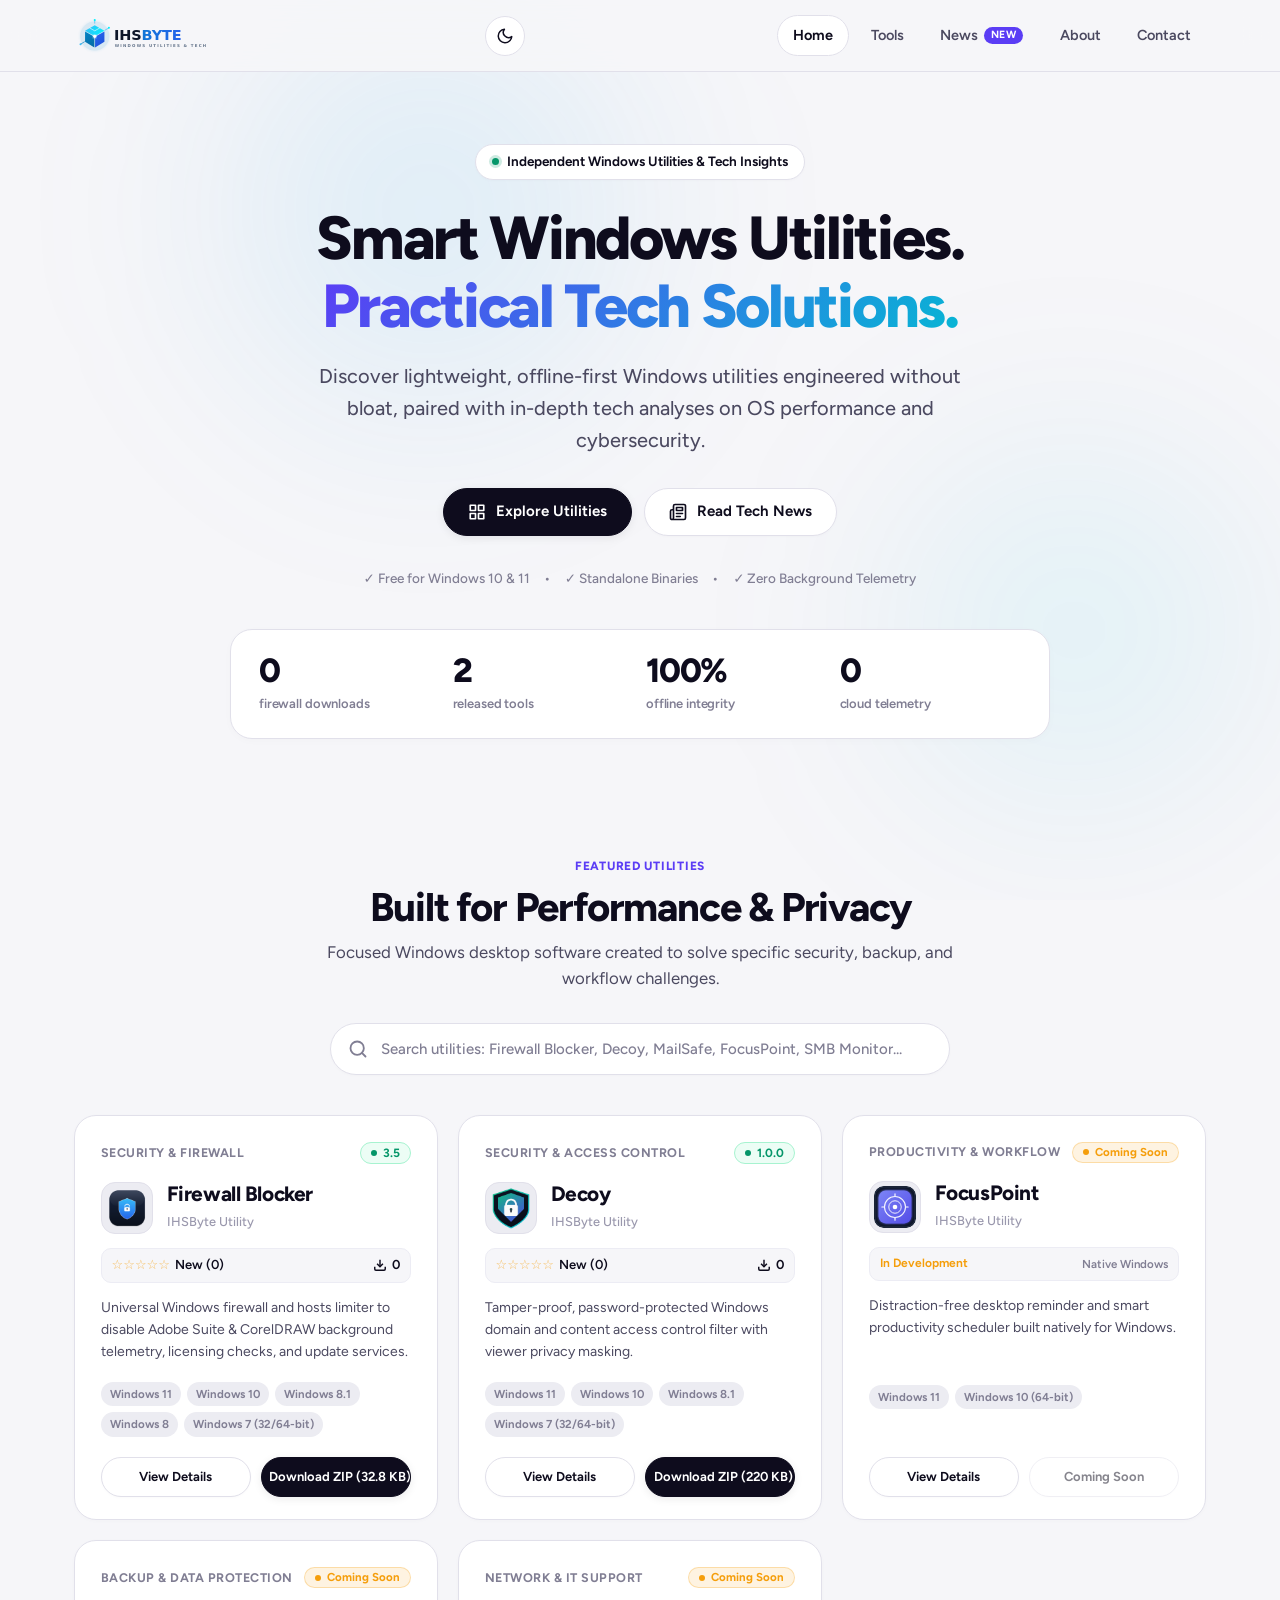
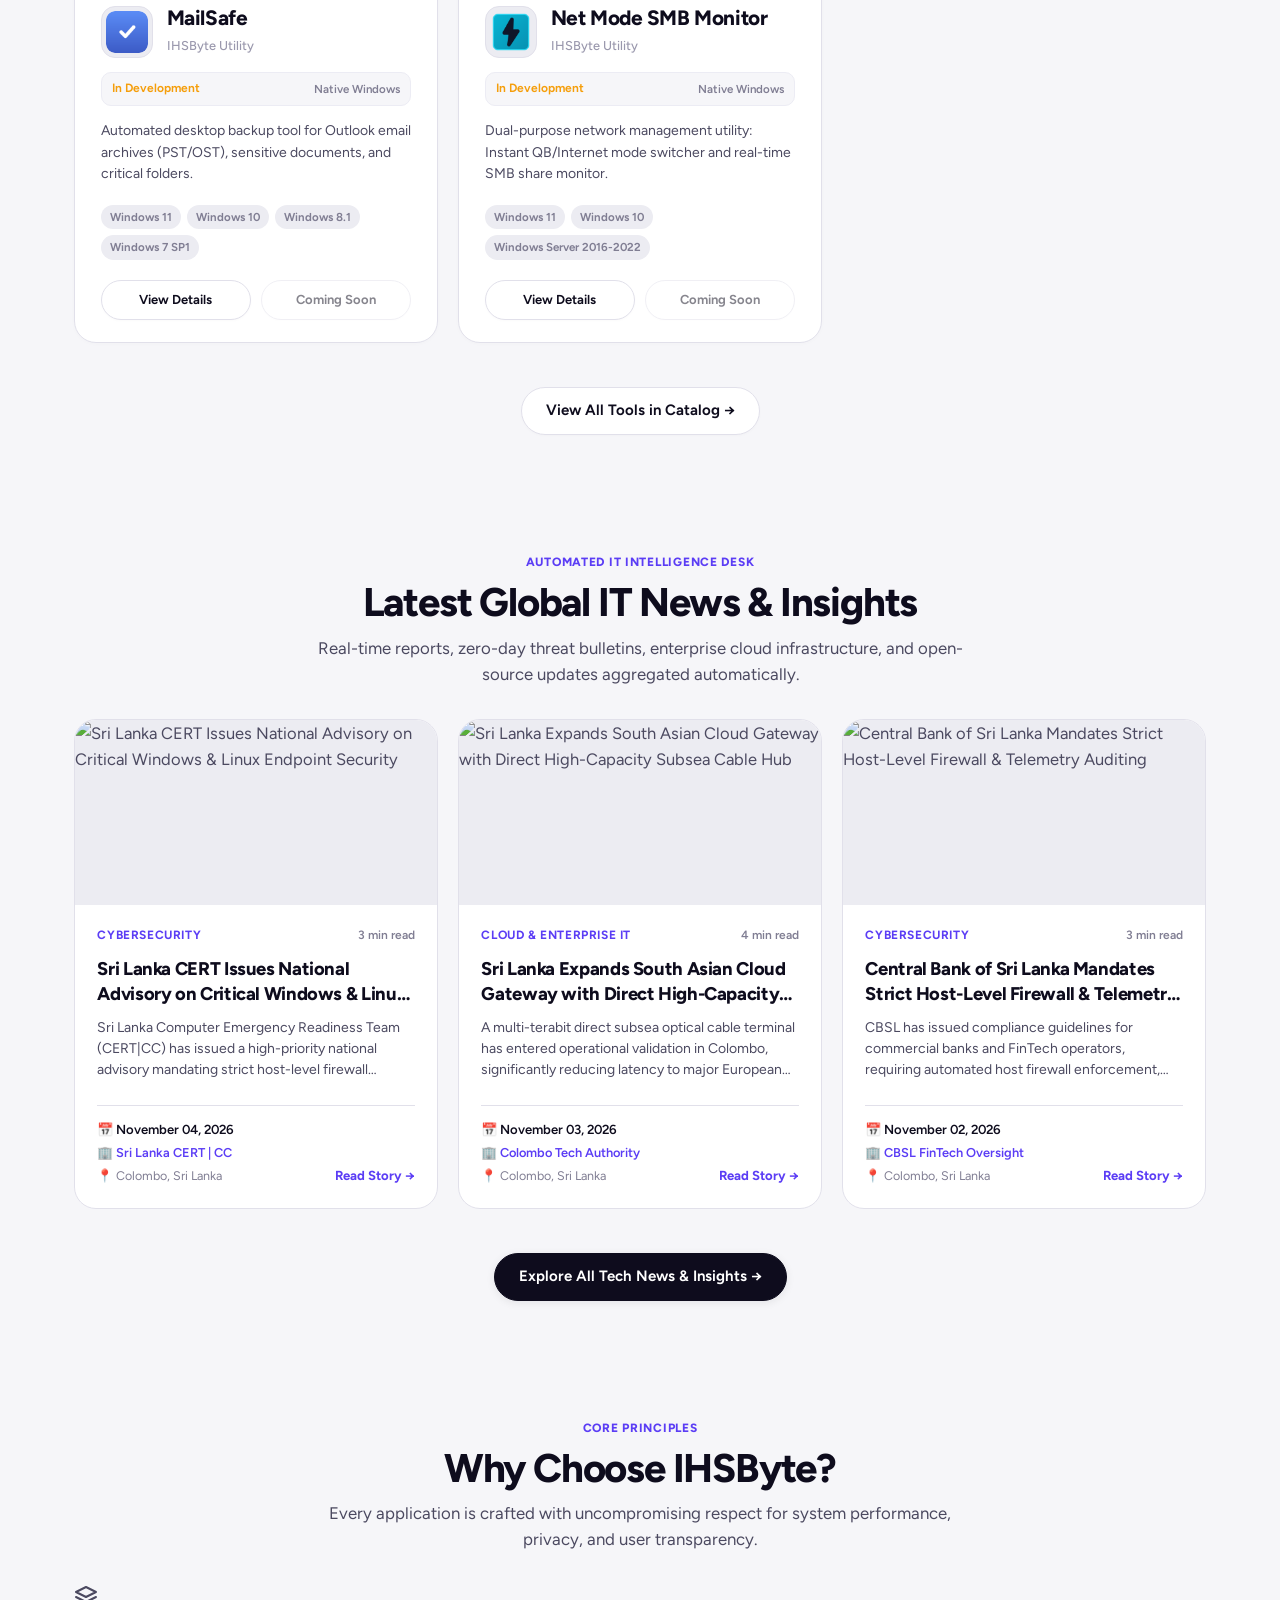
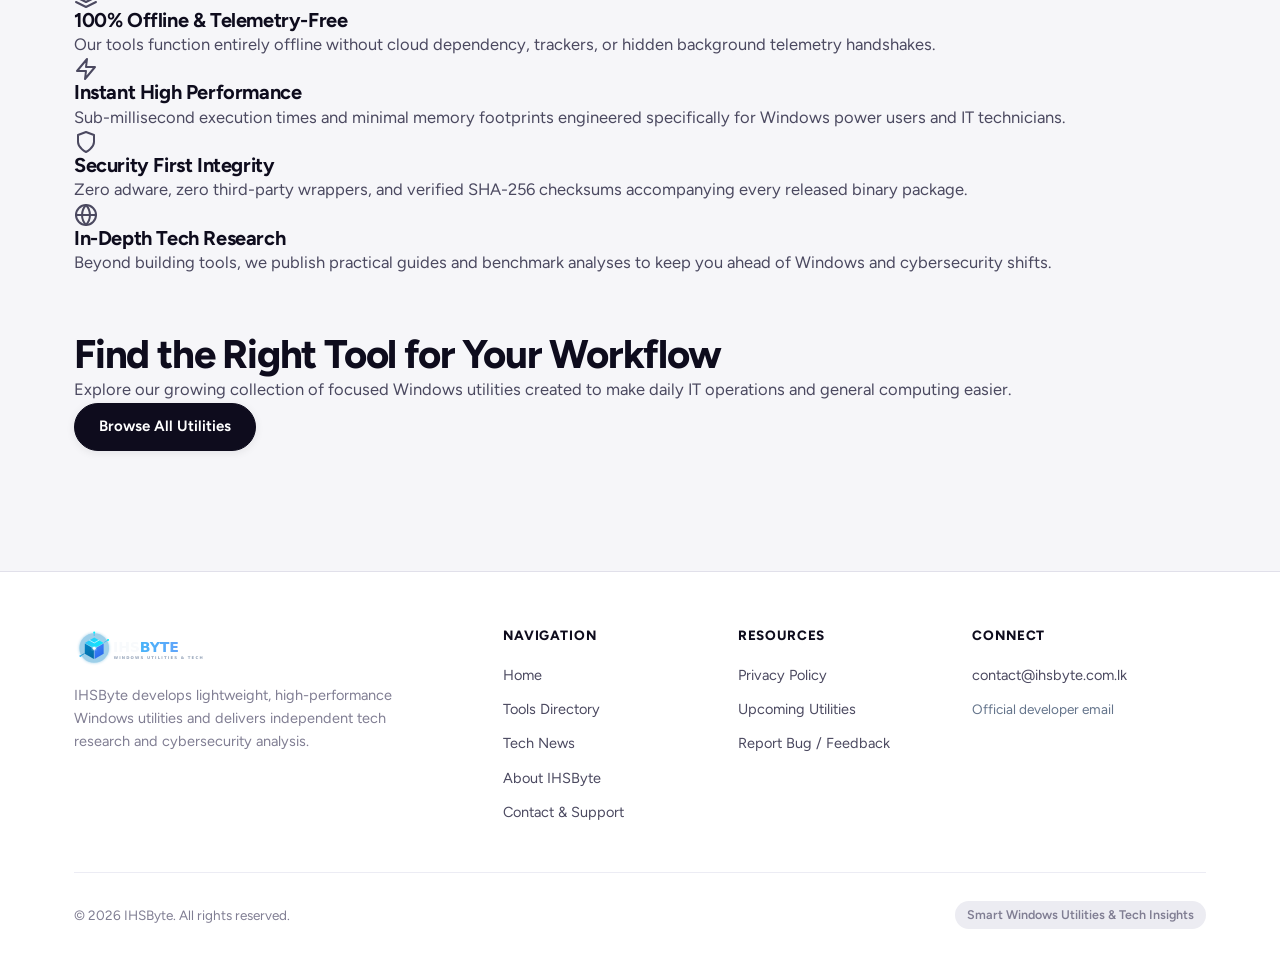
==== index.html @ 9d71f884 "Polish moving ambient blue glow, fix card alignments and update Sri Lanka tech news" ====
<!DOCTYPE html>
<html lang="en">
<head>
  <meta charset="UTF-8">
  <meta name="viewport" content="width=device-width, initial-scale=1.0">
  <title>IHSByte — Smart Windows Utilities &amp; Tech Insights</title>
  <meta name="description" content="IHSByte creates focused, lightweight Windows utilities designed to optimize system performance, enforce privacy, and streamline everyday computing.">
  <link rel="icon" type="image/png" sizes="128x128" href="assets/images/favicon.png?v=4">
  <link rel="shortcut icon" type="image/x-icon" href="favicon.ico?v=4">
  <link rel="icon" type="image/svg+xml" href="assets/images/favicon.svg?v=4">
  
  <!-- Open Graph / Meta -->
  <meta property="og:type" content="website">
  <meta property="og:title" content="IHSByte — Smart Windows Utilities &amp; Tech Insights">
  <meta property="og:description" content="Focused Windows tools and independent tech research. Small Tools. Smart Solutions.">
  <meta property="og:image" content="assets/images/logo.png">
  
  <!-- Styles -->
    <link rel="preconnect" href="https://fonts.googleapis.com">
  <link rel="preconnect" href="https://fonts.gstatic.com" crossorigin>
  <link href="https://fonts.googleapis.com/css2?family=Figtree:ital,wght@0,300..900;1,300..900&display=swap" rel="stylesheet">
  <link rel="stylesheet" href="assets/css/style.css?v=5.2">
  <script>
    (function() {
      try {
        var t = localStorage.getItem('ihsbyte_theme') || localStorage.getItem('hsoft_theme');
        if (!t && window.matchMedia && window.matchMedia('(prefers-color-scheme: dark)').matches) t = 'dark';
        if (t === 'dark') document.documentElement.setAttribute('data-theme', 'dark');
      } catch(e) {}
    })();
  </script>
</head>
<body>
  <!-- Dynamic Ambient Moving Glow Backdrop (Brand Blue) -->
  <div class="ambient-glow-backdrop" aria-hidden="true">
    <div class="glow-orb glow-orb-1"></div>
    <div class="glow-orb glow-orb-2"></div>
    <div class="glow-orb glow-orb-3"></div>
    <div class="glow-orb glow-orb-4"></div>
  </div>


  <!-- Site Header -->
  <header class="site-header">
    <div class="container">
      <a href="index.html" class="brand-link" aria-label="IHSByte Home">
        <img src="assets/images/logo.svg" alt="IHSByte Logo" class="brand-logo light-mode-logo" width="168" height="42">
        <img src="assets/images/logo-light.svg" alt="IHSByte Logo" class="brand-logo dark-mode-logo" width="168" height="42">
      </a>

      <div class="header-actions">
        <button type="button" class="theme-toggle-btn" aria-label="Toggle Dark/Light Mode" title="Toggle Theme">
          <svg class="icon-moon" viewBox="0 0 24 24" fill="none" stroke="currentColor" stroke-width="2" stroke-linecap="round" stroke-linejoin="round">
            <path d="M21 12.79A9 9 0 1 1 11.21 3 7 7 0 0 0 21 12.79z"></path>
          </svg>
          <svg class="icon-sun" viewBox="0 0 24 24" fill="none" stroke="currentColor" stroke-width="2" stroke-linecap="round" stroke-linejoin="round">
            <circle cx="12" cy="12" r="5"></circle>
            <line x1="12" y1="1" x2="12" y2="3"></line>
            <line x1="12" y1="21" x2="12" y2="23"></line>
            <line x1="4.22" y1="4.22" x2="5.64" y2="5.64"></line>
            <line x1="18.36" y1="18.36" x2="19.78" y2="19.78"></line>
            <line x1="1" y1="12" x2="3" y2="12"></line>
            <line x1="21" y1="12" x2="23" y2="12"></line>
            <line x1="4.22" y1="19.78" x2="5.64" y2="18.36"></line>
            <line x1="18.36" y1="5.64" x2="19.78" y2="4.22"></line>
          </svg>
        </button>

        <button class="mobile-nav-toggle" aria-label="Toggle navigation menu" aria-expanded="false">
          <svg viewBox="0 0 24 24" fill="none" stroke="currentColor" stroke-width="2" stroke-linecap="round" stroke-linejoin="round">
            <line x1="3" y1="12" x2="21" y2="12"></line>
            <line x1="3" y1="6" x2="21" y2="6"></line>
            <line x1="3" y1="18" x2="21" y2="18"></line>
          </svg>
        </button>
      </div>

      <nav class="main-nav" aria-label="Main Navigation">
        <ul class="nav-links">
          <li><a href="index.html" class="nav-link active">Home</a></li>
          <li><a href="tools.html" class="nav-link">Tools</a></li>
          <li>
            <a href="news.html" class="nav-link">
              News
              <span class="nav-badge-pill">New</span>
            </a>
          </li>
          <li><a href="about.html" class="nav-link">About</a></li>
          <li><a href="contact.html" class="nav-link">Contact</a></li>
        </ul>
      </nav>
    </div>
  </header>

  <!-- Main Content Area -->
  <main class="main-content">

    <!-- Signature Glowing Hero Section -->
    <section class="hero-section">
      <div class="container">
        <div class="hero-inner">
          <div class="hero-badge">
            <span class="pulse-dot"></span>
            Independent Windows Utilities &amp; Tech Insights
          </div>
          <h1 class="hero-title">
            Smart Windows Utilities.<br>
            <span class="gradient-text">Practical Tech Solutions.</span>
          </h1>
          <p class="hero-description">
            Discover lightweight, offline-first Windows utilities engineered without bloat, paired with in-depth tech analyses on OS performance and cybersecurity.
          </p>
          <div class="hero-actions">
            <a href="tools.html" class="btn btn-primary">
              <svg width="18" height="18" viewBox="0 0 24 24" fill="none" stroke="currentColor" stroke-width="2.2" stroke-linecap="round" stroke-linejoin="round">
                <rect x="3" y="3" width="7" height="7"></rect>
                <rect x="14" y="3" width="7" height="7"></rect>
                <rect x="14" y="14" width="7" height="7"></rect>
                <rect x="3" y="14" width="7" height="7"></rect>
              </svg>
              Explore Utilities
            </a>
            <a href="news.html" class="btn btn-secondary">
              <svg width="18" height="18" viewBox="0 0 24 24" fill="none" stroke="currentColor" stroke-width="2.2" stroke-linecap="round" stroke-linejoin="round">
                <path d="M4 22h16a2 2 0 0 0 2-2V4a2 2 0 0 0-2-2H8a2 2 0 0 0-2 2v16a2 2 0 0 1-2 2Zm0 0a2 2 0 0 1-2-2v-9c0-1.1.9-2 2-2h2"/>
                <path d="M18 14h-8"/>
                <path d="M15 18h-5"/>
                <path d="M10 6h8v4h-8V6Z"/>
              </svg>
              Read Tech News
            </a>
          </div>

          <p class="hero-meta-notice">
            <span>✓ Free for Windows 10 &amp; 11</span>
            <span>•</span>
            <span>✓ Standalone Binaries</span>
            <span>•</span>
            <span>✓ Zero Background Telemetry</span>
          </p>

          <dl class="studio-stats-row">
            <div class="studio-stat-item">
              <dt class="dl-count-firewall-blocker">0</dt>
              <dd>Firewall downloads</dd>
            </div>
            <div class="studio-stat-item">
              <dt>2</dt>
              <dd>Released tools</dd>
            </div>
            <div class="studio-stat-item">
              <dt>100%</dt>
              <dd>Offline integrity</dd>
            </div>
            <div class="studio-stat-item">
              <dt>0</dt>
              <dd>Cloud telemetry</dd>
            </div>
          </dl>
        </div>
      </div>
    </section>

    <!-- Section A: Featured Tools & Live Search -->
    <section class="section">
      <div class="container">
        <div class="section-header text-center">
          <span class="section-tag">Featured Utilities</span>
          <h2 class="section-title">Built for Performance &amp; Privacy</h2>
          <p class="section-desc">Focused Windows desktop software created to solve specific security, backup, and workflow challenges.</p>
        </div>

        <!-- Quick Live Search on Home -->
        <div class="home-search-bar-wrap">
          <div class="search-bar" style="margin-bottom: 0;">
            <svg class="search-icon" width="20" height="20" viewBox="0 0 24 24" fill="none" stroke="currentColor" stroke-width="2.2" stroke-linecap="round" stroke-linejoin="round">
              <circle cx="11" cy="11" r="8"></circle>
              <line x1="21" y1="21" x2="16.65" y2="16.65"></line>
            </svg>
            <input 
              type="search" 
              id="home-tools-search-input" 
              class="search-input" 
              placeholder="Search utilities: Firewall Blocker, Decoy, MailSafe, FocusPoint, SMB Monitor..." 
              aria-label="Quick search utilities"
            >
          </div>
        </div>

        <div class="tools-grid" id="featured-tools-container">
          <!-- Dynamically populated from tools-data.js -->
        </div>

        <div style="text-align: center; margin-top: 2.75rem;">
          <a href="tools.html" class="btn btn-secondary">View All Tools in Catalog &rarr;</a>
        </div>
      </div>
    </section>

    <!-- Section B: Latest Tech News & Analysis (NEW SECTION) -->
    <section class="section section-subtle">
      <div class="container">
        <div class="section-header text-center">
          <span class="section-tag">Automated IT Intelligence Desk</span>
          <h2 class="section-title">Latest Global IT News &amp; Insights</h2>
          <p class="section-desc">Real-time reports, zero-day threat bulletins, enterprise cloud infrastructure, and open-source updates aggregated automatically.</p>
        </div>

        <div class="news-grid" id="home-news-container">
          <!-- Dynamically populated from news-data.js -->
        </div>

        <div style="text-align: center; margin-top: 2.75rem;">
          <a href="news.html" class="btn btn-primary">
            Explore All Tech News &amp; Insights &rarr;
          </a>
        </div>
      </div>
    </section>

    <!-- Section C: Core Principles -->
    <section class="section">
      <div class="container">
        <div class="section-header text-center">
          <span class="section-tag">Core Principles</span>
          <h2 class="section-title">Why Choose IHSByte?</h2>
          <p class="section-desc">Every application is crafted with uncompromising respect for system performance, privacy, and user transparency.</p>
        </div>

        <div class="features-grid">
          <div class="feature-card">
            <div class="feature-icon-wrapper">
              <svg width="24" height="24" viewBox="0 0 24 24" fill="none" stroke="currentColor" stroke-width="2" stroke-linecap="round" stroke-linejoin="round">
                <path d="M12 2L2 7l10 5 10-5-10-5zM2 17l10 5 10-5M2 12l10 5 10-5"/>
              </svg>
            </div>
            <h3>100% Offline &amp; Telemetry-Free</h3>
            <p>Our tools function entirely offline without cloud dependency, trackers, or hidden background telemetry handshakes.</p>
          </div>

          <div class="feature-card">
            <div class="feature-icon-wrapper">
              <svg width="24" height="24" viewBox="0 0 24 24" fill="none" stroke="currentColor" stroke-width="2" stroke-linecap="round" stroke-linejoin="round">
                <polygon points="13 2 3 14 12 14 11 22 21 10 12 10 13 2"/>
              </svg>
            </div>
            <h3>Instant High Performance</h3>
            <p>Sub-millisecond execution times and minimal memory footprints engineered specifically for Windows power users and IT technicians.</p>
          </div>

          <div class="feature-card">
            <div class="feature-icon-wrapper">
              <svg width="24" height="24" viewBox="0 0 24 24" fill="none" stroke="currentColor" stroke-width="2" stroke-linecap="round" stroke-linejoin="round">
                <path d="M12 22s8-4 8-10V5l-8-3-8 3v7c0 6 8 10 8 10z"/>
              </svg>
            </div>
            <h3>Security First Integrity</h3>
            <p>Zero adware, zero third-party wrappers, and verified SHA-256 checksums accompanying every released binary package.</p>
          </div>

          <div class="feature-card">
            <div class="feature-icon-wrapper">
              <svg width="24" height="24" viewBox="0 0 24 24" fill="none" stroke="currentColor" stroke-width="2" stroke-linecap="round" stroke-linejoin="round">
                <circle cx="12" cy="12" r="10"/>
                <line x1="2" y1="12" x2="22" y2="12"/>
                <path d="M12 2a15.3 15.3 0 0 1 4 10 15.3 15.3 0 0 1-4 10 15.3 15.3 0 0 1-4-10 15.3 15.3 0 0 1 4-10z"/>
              </svg>
            </div>
            <h3>In-Depth Tech Research</h3>
            <p>Beyond building tools, we publish practical guides and benchmark analyses to keep you ahead of Windows and cybersecurity shifts.</p>
          </div>
        </div>
      </div>
    </section>

    <!-- Section D: Call to Action -->
    <section class="section" style="padding-top: 0;">
      <div class="container">
        <div class="cta-box">
          <h2>Find the Right Tool for Your Workflow</h2>
          <p>Explore our growing collection of focused Windows utilities created to make daily IT operations and general computing easier.</p>
          <a href="tools.html" class="btn btn-primary">
            Browse All Utilities
          </a>
        </div>
      </div>
    </section>

  </main>

  <!-- Footer -->
  <footer class="site-footer">
    <div class="container">
      <div class="footer-top">
        <div class="footer-brand">
          <a href="index.html" aria-label="IHSByte Home">
            <img src="assets/images/logo-light.svg" alt="IHSByte Logo" height="40" width="155">
          </a>
          <p>IHSByte develops lightweight, high-performance Windows utilities and delivers independent tech research and cybersecurity analysis.</p>
        </div>

        <div class="footer-col">
          <h4>Navigation</h4>
          <ul class="footer-links">
            <li><a href="index.html">Home</a></li>
            <li><a href="tools.html">Tools Directory</a></li>
            <li><a href="news.html">Tech News</a></li>
            <li><a href="about.html">About IHSByte</a></li>
            <li><a href="contact.html">Contact &amp; Support</a></li>
          </ul>
        </div>

        <div class="footer-col">
          <h4>Resources</h4>
          <ul class="footer-links">
            <li><a href="privacy.html">Privacy Policy</a></li>
            <li><a href="tools.html">Upcoming Utilities</a></li>
            <li><a href="contact.html">Report Bug / Feedback</a></li>
          </ul>
        </div>

        <div class="footer-col">
          <h4>Connect</h4>
          <ul class="footer-links">
            <li><a href="mailto:contact@ihsbyte.com.lk">contact@ihsbyte.com.lk</a></li>
            <li><span style="font-size: 0.85rem; color: #64748B;">Official developer email</span></li>
          </ul>
        </div>
      </div>

      <div class="footer-bottom">
        <p>&copy; <span class="current-year"></span> IHSByte. All rights reserved.</p>
        <span class="footer-badge">Smart Windows Utilities &amp; Tech Insights</span>
      </div>
    </div>
  </footer>

  <!-- Scripts -->
  <script src="assets/js/news-data.js?v=5.2"></script>
  <script src="assets/js/tools-data.js?v=5.2"></script>
  <script src="assets/js/main.js?v=5.2"></script>
</body>
</html>
---- assets/css/style.css ----
/* ==========================================================================
   IHSByte - Smart Windows Utilities & Tech Insights
   Handcrafted Software Studio Aesthetic (Inspired by Sonara / Human-Made Design)
   Zero AI Vibe Coding Fluff • Crisp Paper & Ink • Tactile Pill Controls
   ========================================================================== */

@import url('https://fonts.googleapis.com/css2?family=Figtree:ital,wght@0,300..900;1,300..900&family=JetBrains+Mono:wght@400;500;600&display=swap');

:root {
  /* Paper & Ink Light Theme (Default) */
  --paper: #f6f6f9;
  --paper-2: #ececf2;
  --card: #ffffff;
  --card-subtle: #fcfcff;
  --ink: #0e0c1d;
  --ink-2: #4b4960;
  --ink-3: #807e93;
  --line: #e1e0ea;
  --line-light: #ececf4;
  --line-focus: #5b3df5;
  
  /* Signature Studio Accents */
  --violet: #5b3df5;
  --violet-hover: #482ee0;
  --violet-subtle: rgba(91, 61, 245, 0.08);
  --cyan: #06b6d4;
  --accent-grad: linear-gradient(135deg, #5b3df5, #06b6d4);
  
  /* Status Semantics */
  --emerald: #059669;
  --emerald-bg: #ecfdf5;
  --emerald-border: #a7f3d0;
  --amber: #d97706;
  --amber-bg: #fffbeb;
  --amber-border: #fde68a;
  
  /* Legacy token compatibility */
  --primary: var(--ink);
  --primary-light: var(--paper-2);
  --secondary: var(--violet);
  --secondary-hover: var(--violet-hover);
  --secondary-light: var(--violet-subtle);
  --secondary-border: var(--line);
  --bg-main: var(--paper);
  --bg-surface: var(--card);
  --bg-subtle: var(--paper-2);
  --text-main: var(--ink-2);
  --text-heading: var(--ink);
  --text-muted: var(--ink-3);
  --text-light: #9a98ad;
  --border-color: var(--line);

  /* Geometry & Motion */
  --radius-sm: 10px;
  --radius-md: 16px;
  --radius-lg: 22px;
  --radius-xl: 28px;
  --radius-full: 9999px;
  --ease: cubic-bezier(0.22, 1, 0.36, 1);
  --font-sans: 'Figtree', system-ui, -apple-system, BlinkMacSystemFont, "Segoe UI", Roboto, sans-serif;
  --font-mono: 'JetBrains Mono', Consolas, Monaco, monospace;
  --container-max: 1180px;
  --header-height: 72px;
  
  color-scheme: light;
}

[data-theme="dark"] {
  /* Paper & Ink Dark Theme - Deep Obsidian with Brand Blue Ambient Identity */
  --paper: #070a12;
  --paper-2: #0e1220;
  --card: #101526;
  --card-subtle: #141a30;
  --ink: #f8fafc;
  --ink-2: #94a3b8;
  --ink-3: #64748b;
  --line: #1e2640;
  --line-light: #161c30;
  --line-focus: #38bdf8;
  
  /* Brand Blue Accents from Emblem Logo */
  --violet: #38bdf8;
  --violet-hover: #00f2fe;
  --violet-subtle: rgba(56, 189, 248, 0.12);
  --cyan: #00f2fe;
  
  --emerald: #10b981;
  --emerald-bg: rgba(16, 185, 129, 0.12);
  --emerald-border: rgba(16, 185, 129, 0.3);
  --amber: #f59e0b;
  --amber-bg: rgba(245, 158, 11, 0.12);
  --amber-border: rgba(245, 158, 11, 0.3);

  --primary: var(--ink);
  --primary-light: var(--paper-2);
  --secondary: var(--violet);
  --secondary-hover: var(--violet-hover);
  --secondary-light: var(--violet-subtle);
  --secondary-border: var(--line);
  --bg-main: var(--paper);
  --bg-surface: var(--card);
  --bg-subtle: var(--paper-2);
  --text-main: var(--ink-2);
  --text-heading: var(--ink);
  --text-muted: var(--ink-3);
  --text-light: #475569;
  --border-color: var(--line);

  color-scheme: dark;
}


/* ==========================================================================
   Ambient Moving Brand Blue Glow Backdrop
   ========================================================================== */
.ambient-glow-backdrop {
  position: fixed;
  inset: 0;
  width: 100vw;
  height: 100vh;
  pointer-events: none;
  z-index: -1;
  overflow: hidden;
  background-color: var(--paper);
}

.glow-orb {
  position: absolute;
  border-radius: 50%;
  pointer-events: none;
  will-change: transform;
}

[data-theme="dark"] .glow-orb-1 {
  top: -12%;
  left: 8%;
  width: 720px;
  height: 720px;
  background: radial-gradient(circle, rgba(56, 189, 248, 0.28) 0%, rgba(2, 132, 199, 0.14) 45%, transparent 72%);
  filter: blur(85px);
  animation: ambientOrbMove1 22s ease-in-out infinite alternate;
}

[data-theme="dark"] .glow-orb-2 {
  top: 35%;
  right: -10%;
  width: 660px;
  height: 660px;
  background: radial-gradient(circle, rgba(0, 242, 254, 0.22) 0%, rgba(3, 105, 161, 0.12) 50%, transparent 75%);
  filter: blur(90px);
  animation: ambientOrbMove2 28s ease-in-out infinite alternate;
}

[data-theme="dark"] .glow-orb-3 {
  bottom: -15%;
  left: 20%;
  width: 780px;
  height: 780px;
  background: radial-gradient(circle, rgba(37, 99, 235, 0.22) 0%, rgba(2, 132, 199, 0.10) 45%, transparent 72%);
  filter: blur(100px);
  animation: ambientOrbMove3 26s ease-in-out infinite alternate;
}

[data-theme="dark"] .glow-orb-4 {
  top: 60%;
  left: -12%;
  width: 580px;
  height: 580px;
  background: radial-gradient(circle, rgba(56, 189, 248, 0.16) 0%, rgba(0, 242, 254, 0.08) 50%, transparent 70%);
  filter: blur(85px);
  animation: ambientOrbMove4 20s ease-in-out infinite alternate;
}

:root:not([data-theme="dark"]) .glow-orb-1 {
  top: -10%;
  left: 10%;
  width: 600px;
  height: 600px;
  background: radial-gradient(circle, rgba(56, 189, 248, 0.14) 0%, rgba(2, 132, 199, 0.04) 50%, transparent 70%);
  filter: blur(85px);
  animation: ambientOrbMove1 25s ease-in-out infinite alternate;
}

:root:not([data-theme="dark"]) .glow-orb-2 {
  top: 40%;
  right: -5%;
  width: 540px;
  height: 540px;
  background: radial-gradient(circle, rgba(0, 242, 254, 0.10) 0%, rgba(3, 105, 161, 0.03) 50%, transparent 70%);
  filter: blur(90px);
  animation: ambientOrbMove2 30s ease-in-out infinite alternate;
}

:root:not([data-theme="dark"]) .glow-orb-3,
:root:not([data-theme="dark"]) .glow-orb-4 {
  display: none;
}

@keyframes ambientOrbMove1 {
  0% { transform: translate(0, 0) scale(1); }
  33% { transform: translate(70px, 90px) scale(1.12); }
  66% { transform: translate(-50px, 130px) scale(0.94); }
  100% { transform: translate(40px, 50px) scale(1.06); }
}

@keyframes ambientOrbMove2 {
  0% { transform: translate(0, 0) scale(1.05); }
  33% { transform: translate(-90px, -70px) scale(0.92); }
  66% { transform: translate(-60px, 100px) scale(1.14); }
  100% { transform: translate(50px, -40px) scale(1); }
}

@keyframes ambientOrbMove3 {
  0% { transform: translate(0, 0) scale(0.95); }
  50% { transform: translate(-100px, -80px) scale(1.15); }
  100% { transform: translate(80px, -50px) scale(1); }
}

@keyframes ambientOrbMove4 {
  0% { transform: translate(0, 0) scale(1); }
  50% { transform: translate(120px, 70px) scale(1.12); }
  100% { transform: translate(-70px, 90px) scale(0.92); }
}

/* ==========================================================================
   Base & Reset
   ========================================================================== */
*, *::before, *::after {
  box-sizing: border-box;
  margin: 0;
  padding: 0;
}

html {
  font-size: 16px;
  scroll-behavior: smooth;
  scroll-padding-top: 86px;
  -webkit-text-size-adjust: 100%;
}

body {
  font-family: var(--font-sans);
  background-color: var(--paper);
  color: var(--ink-2);
  font-size: 16.5px;
  line-height: 1.6;
  min-height: 100vh;
  display: flex;
  flex-direction: column;
  -webkit-font-smoothing: antialiased;
  -moz-osx-font-smoothing: grayscale;
  overflow-x: clip;
}

img, svg {
  display: block;
  max-width: 100%;
}

a {
  color: inherit;
  text-decoration: none;
  transition: color 150ms var(--ease);
}

button, input, select, textarea {
  font: inherit;
  color: inherit;
}

:focus-visible {
  outline: 2.5px solid var(--violet);
  outline-offset: 3px;
  border-radius: 8px;
}

h1, h2, h3, h4, h5, h6 {
  color: var(--ink);
  font-weight: 750;
  letter-spacing: -0.03em;
  line-height: 1.12;
}

h1 {
  font-size: clamp(2.3rem, 5vw, 3.8rem);
  font-weight: 800;
  letter-spacing: -0.038em;
}

h2 {
  font-size: clamp(1.8rem, 3.6vw, 2.5rem);
  font-weight: 750;
  letter-spacing: -0.03em;
}

h3 {
  font-size: 1.25rem;
  font-weight: 700;
  letter-spacing: -0.02em;
}

p {
  margin: 0;
}

/* Layout Utilities */
.container {
  width: 100%;
  max-width: var(--container-max);
  margin-left: auto;
  margin-right: auto;
  padding-left: 1.5rem;
  padding-right: 1.5rem;
}

.main-content {
  flex: 1 0 auto;
}

/* ==========================================================================
   Tactile Pill Buttons (Sonara Style)
   ========================================================================== */
.btn {
  display: inline-flex;
  align-items: center;
  justify-content: center;
  gap: 10px;
  height: 48px;
  padding: 0 24px;
  border-radius: var(--radius-full);
  font-family: var(--font-sans);
  font-weight: 650;
  font-size: 15px;
  line-height: 1;
  text-decoration: none;
  cursor: pointer;
  border: 1.5px solid transparent;
  transition: transform 140ms var(--ease), background-color 150ms var(--ease), border-color 150ms var(--ease), box-shadow 150ms var(--ease);
  user-select: none;
  white-space: nowrap;
}

.btn:active:not(:disabled) {
  transform: scale(0.97);
}

/* Primary Ink Button: Deep black/ink on paper, crisp white in dark */
.btn-primary {
  background: var(--ink);
  color: var(--card);
  border-color: var(--ink);
  box-shadow: 0 2px 8px rgba(14, 12, 29, 0.08);
}

.btn-primary:hover:not(:disabled) {
  background: #252238;
  border-color: #252238;
  color: #ffffff;
}

[data-theme="dark"] .btn-primary:hover:not(:disabled) {
  background: #ffffff;
  border-color: #ffffff;
  color: #0e0c1d;
}

/* Secondary Line Button: Crisp card surface with subtle boundary */
.btn-secondary {
  background: var(--card);
  border-color: var(--line);
  color: var(--ink);
  box-shadow: 0 1px 3px rgba(0, 0, 0, 0.02);
}

.btn-secondary:hover:not(:disabled) {
  border-color: var(--ink-3);
  background: var(--card);
  color: var(--ink);
}

.btn-sm {
  height: 38px;
  padding: 0 16px;
  font-size: 13.5px;
  gap: 7px;
}

.btn-disabled,
.btn:disabled {
  opacity: 0.5;
  cursor: not-allowed;
  pointer-events: none;
}

.text-link {
  color: var(--violet);
  font-weight: 650;
  display: inline-flex;
  align-items: center;
  gap: 5px;
}

.text-link:hover {
  text-decoration: underline;
}

/* ==========================================================================
   Header & Floating Navigation
   ========================================================================== */
.site-header {
  position: sticky;
  top: 0;
  z-index: 1000;
  background: rgba(246, 246, 249, 0.88);
  backdrop-filter: blur(18px);
  -webkit-backdrop-filter: blur(18px);
  border-bottom: 1px solid var(--line);
  height: var(--header-height);
  display: flex;
  align-items: center;
  transition: background-color 200ms var(--ease), border-color 200ms var(--ease);
}

[data-theme="dark"] .site-header {
  background: rgba(12, 13, 18, 0.88);
}

.site-header .container {
  display: flex;
  align-items: center;
  justify-content: space-between;
}

.brand-link {
  display: flex;
  align-items: center;
  gap: 10px;
  text-decoration: none;
}

.brand-logo {
  height: 38px;
  width: auto;
  transition: opacity 150ms var(--ease);
}

.main-nav {
  display: flex;
  align-items: center;
}

.nav-links {
  display: flex;
  align-items: center;
  gap: 0.4rem;
  list-style: none;
}

.nav-link {
  display: inline-flex;
  align-items: center;
  gap: 6px;
  padding: 8px 15px;
  border-radius: var(--radius-full);
  font-size: 14.5px;
  font-weight: 600;
  color: var(--ink-2);
  transition: all 140ms var(--ease);
}

.nav-link:hover {
  color: var(--ink);
  background: var(--paper-2);
}

.nav-link.active {
  color: var(--ink);
  background: var(--card);
  border: 1px solid var(--line);
  font-weight: 650;
}

.nav-badge-pill {
  font-size: 10.5px;
  font-weight: 700;
  text-transform: uppercase;
  letter-spacing: 0.04em;
  padding: 2px 7px;
  border-radius: 999px;
  background: var(--violet);
  color: #fff;
  line-height: 1.2;
}

.header-actions {
  display: flex;
  align-items: center;
  gap: 10px;
}

/* Theme Toggle Button */
.theme-toggle-btn {
  width: 40px;
  height: 40px;
  border-radius: var(--radius-full);
  border: 1.5px solid var(--line);
  background: var(--card);
  color: var(--ink);
  display: inline-flex;
  align-items: center;
  justify-content: center;
  cursor: pointer;
  transition: all 140ms var(--ease);
}

.theme-toggle-btn:hover {
  border-color: var(--ink-3);
  transform: scale(1.04);
}

.theme-toggle-btn svg {
  width: 18px;
  height: 18px;
}

.icon-sun { display: none; }
.icon-moon { display: block; }
[data-theme="dark"] .icon-sun { display: block; }
[data-theme="dark"] .icon-moon { display: none; }

.mobile-nav-toggle {
  display: none;
  width: 40px;
  height: 40px;
  border-radius: var(--radius-full);
  border: 1.5px solid var(--line);
  background: var(--card);
  color: var(--ink);
  align-items: center;
  justify-content: center;
  cursor: pointer;
}

.mobile-nav-toggle svg {
  width: 20px;
  height: 20px;
}

/* ==========================================================================
   Hero Section (Human-Crafted Software Studio)
   ========================================================================== */
.hero-section {
  padding: 4.5rem 0 3.5rem;
  position: relative;
}

.hero-inner {
  max-width: 820px;
  margin: 0 auto;
  text-align: center;
}

.hero-badge {
  display: inline-flex;
  align-items: center;
  gap: 8px;
  padding: 6px 16px;
  border-radius: var(--radius-full);
  background: var(--card);
  border: 1.5px solid var(--line);
  color: var(--ink);
  font-size: 13.5px;
  font-weight: 650;
  margin-bottom: 1.5rem;
  box-shadow: 0 1px 3px rgba(0, 0, 0, 0.02);
}

.pulse-dot {
  width: 7px;
  height: 7px;
  border-radius: 50%;
  background: var(--emerald);
  box-shadow: 0 0 0 3px rgba(5, 150, 105, 0.2);
}

.hero-title {
  margin-bottom: 1.25rem;
  color: var(--ink);
}

.gradient-text {
  color: var(--violet);
  background: var(--accent-grad);
  -webkit-background-clip: text;
  -webkit-text-fill-color: transparent;
  display: inline-block;
}

.hero-description {
  font-size: clamp(1.05rem, 1.8vw, 1.25rem);
  color: var(--ink-2);
  line-height: 1.6;
  max-width: 660px;
  margin: 0 auto 2rem;
  font-weight: 450;
}

.hero-actions {
  display: flex;
  align-items: center;
  justify-content: center;
  gap: 12px;
  flex-wrap: wrap;
  margin-bottom: 2rem;
}

.hero-meta-notice {
  font-size: 13.5px;
  color: var(--ink-3);
  font-weight: 500;
  display: flex;
  align-items: center;
  justify-content: center;
  gap: 14px;
  flex-wrap: wrap;
  margin-bottom: 2.5rem;
}

/* Stats Row (dl / dt / dd - Sonara Style) */
.studio-stats-row {
  display: grid;
  grid-template-columns: repeat(4, 1fr);
  gap: 12px;
  padding: 1.5rem 1.75rem;
  background: var(--card);
  border: 1.5px solid var(--line);
  border-radius: var(--radius-lg);
  margin-top: 2rem;
  text-align: left;
  box-shadow: 0 2px 8px rgba(0, 0, 0, 0.02);
}

.studio-stat-item dt {
  font-size: clamp(1.6rem, 2.8vw, 2.1rem);
  font-weight: 800;
  letter-spacing: -0.035em;
  color: var(--ink);
  line-height: 1;
  margin-bottom: 0.35rem;
  font-family: var(--font-sans);
}

.studio-stat-item dd {
  font-size: 13px;
  font-weight: 600;
  color: var(--ink-3);
  text-transform: lowercase;
  letter-spacing: -0.01em;
}

/* ==========================================================================
   Section Headers & Filter Bars
   ========================================================================== */
.section {
  padding: 3.5rem 0;
}

.section-header {
  margin-bottom: 2rem;
}

.section-header.text-center {
  text-align: center;
  max-width: 680px;
  margin-left: auto;
  margin-right: auto;
}

.section-tag {
  display: inline-block;
  font-size: 12px;
  font-weight: 750;
  text-transform: uppercase;
  letter-spacing: 0.06em;
  color: var(--violet);
  margin-bottom: 0.5rem;
}

.section-title {
  margin-bottom: 0.6rem;
}

.section-desc {
  font-size: 1.05rem;
  color: var(--ink-2);
  line-height: 1.55;
}

/* Search Bar (Tactile Input) */
.home-search-bar-wrap {
  max-width: 620px;
  margin: 0 auto 2.5rem;
}

.search-bar {
  position: relative;
  display: flex;
  align-items: center;
}

.search-icon {
  position: absolute;
  left: 18px;
  color: var(--ink-3);
  pointer-events: none;
}

.search-input {
  width: 100%;
  height: 52px;
  padding: 0 20px 0 50px;
  border-radius: var(--radius-full);
  border: 1.5px solid var(--line);
  background: var(--card);
  color: var(--ink);
  font-size: 15px;
  font-weight: 500;
  outline: none;
  box-shadow: 0 1px 3px rgba(0, 0, 0, 0.02);
  transition: border-color 150ms var(--ease), box-shadow 150ms var(--ease);
}

.search-input:focus {
  border-color: var(--violet);
  box-shadow: 0 0 0 3px var(--violet-subtle);
}

.search-input::placeholder {
  color: var(--ink-3);
}

/* Filter Buttons */
.category-filters,
.filter-btn-group {
  display: flex;
  align-items: center;
  gap: 8px;
  flex-wrap: wrap;
  margin-bottom: 1.75rem;
}

.filter-btn {
  height: 38px;
  padding: 0 16px;
  border-radius: var(--radius-full);
  border: 1.5px solid var(--line);
  background: var(--card);
  color: var(--ink-2);
  font-size: 13.5px;
  font-weight: 600;
  cursor: pointer;
  transition: all 140ms var(--ease);
}

.filter-btn:hover {
  border-color: var(--ink-3);
  color: var(--ink);
}

.filter-btn.active {
  background: var(--ink);
  color: var(--card);
  border-color: var(--ink);
}

[data-theme="dark"] .filter-btn.active {
  background: var(--ink);
  color: #0e0c1d;
  border-color: var(--ink);
}

.tools-count-bar,
.news-count-display {
  font-size: 13.5px;
  color: var(--ink-3);
  font-weight: 600;
  margin-bottom: 1.25rem;
}

/* ==========================================================================
   Tool Cards Grid (Sonara Architecture)
   ========================================================================== */
.tools-grid {
  display: grid;
  grid-template-columns: repeat(auto-fill, minmax(340px, 1fr));
  gap: 20px;
}

.tool-card {
  background: var(--card);
  border: 1.5px solid var(--line);
  border-radius: var(--radius-lg);
  padding: 1.6rem 1.6rem 1.4rem;
  display: flex;
  flex-direction: column;
  height: 100%;
  transition: transform 180ms var(--ease), border-color 180ms var(--ease), box-shadow 180ms var(--ease);
  position: relative;
  box-shadow: 0 1px 4px rgba(0, 0, 0, 0.02);
}

.tool-card:hover {
  transform: translateY(-3px);
  border-color: var(--line-focus);
  box-shadow: 0 12px 28px rgba(14, 12, 29, 0.12);
}

.tool-card-header {
  display: flex;
  align-items: center;
  justify-content: space-between;
  gap: 10px;
  margin-bottom: 1.1rem;
}

.tool-card-category {
  font-size: 12.5px;
  font-weight: 700;
  color: var(--ink-3);
  text-transform: uppercase;
  letter-spacing: 0.04em;
}

/* Status Badges */
.status-badge {
  display: inline-flex;
  align-items: center;
  gap: 6px;
  font-size: 12px;
  font-weight: 700;
  padding: 3px 10px;
  border-radius: var(--radius-full);
  line-height: 1.2;
}

.status-badge.released {
  background: var(--emerald-bg);
  color: var(--emerald);
  border: 1px solid var(--emerald-border);
}


.status-badge.coming-soon {
  background: rgba(245, 158, 11, 0.12);
  color: #f59e0b;
  border: 1px solid rgba(245, 158, 11, 0.28);
  font-size: 11.5px;
  font-weight: 700;
  padding: 3px 10px;
  border-radius: var(--radius-full);
  white-space: nowrap;
}

.tool-card-stats-unreleased {
  background: rgba(245, 158, 11, 0.05);
  border-color: rgba(245, 158, 11, 0.20);
}

.tool-stage-badge {
  color: #f59e0b;
  font-size: 12px;
  font-weight: 650;
  display: inline-flex;
  align-items: center;
  gap: 5px;
}

.tool-planned-badge {
  color: var(--ink-3);
  font-size: 11.5px;
  font-weight: 600;
}

/* legacy */
.legacy-coming-soon {
  background: var(--amber-bg);
  color: var(--amber);
  border: 1px solid var(--amber-border);
}

.status-badge .dot {
  width: 6px;
  height: 6px;
  border-radius: 50%;
  background: currentColor;
}

/* Identity (Icon + Title) */
.tool-card-identity {
  display: flex;
  align-items: center;
  gap: 14px;
  margin-bottom: 0.9rem;
}

.tool-card-icon {
  width: 52px;
  height: 52px;
  border-radius: 14px;
  border: 1px solid var(--line);
  background: var(--paper-2);
  object-fit: contain;
  padding: 4px;
  flex-shrink: 0;
}

.tool-card-icon-placeholder {
  width: 52px;
  height: 52px;
  border-radius: 14px;
  border: 1px solid var(--line);
  background: var(--paper-2);
  display: flex;
  align-items: center;
  justify-content: center;
  font-size: 1.3rem;
  font-weight: 800;
  color: var(--ink);
  flex-shrink: 0;
}

.tool-card-title {
  font-size: 1.3rem;
  font-weight: 750;
  line-height: 1.2;
}

.tool-card-title a {
  color: var(--ink);
}

.tool-card-title a:hover {
  color: var(--violet);
}

.tool-card-stats {
  display: flex;
  align-items: center;
  justify-content: space-between;
  font-size: 13px;
  color: var(--ink-3);
  font-weight: 600;
  margin-bottom: 0.9rem;
  padding: 6px 10px;
  background: var(--paper);
  border-radius: var(--radius-sm);
  border: 1px solid var(--line-light);
}

.tool-stat-rating {
  display: flex;
  align-items: center;
  gap: 5px;
  color: var(--ink);
}

.tool-stars-gold {
  color: #f59e0b;
  letter-spacing: -1px;
}

.tool-stat-downloads {
  display: inline-flex;
  align-items: center;
  gap: 5px;
  font-weight: 650;
  color: var(--ink);
}

.tool-card-desc {
  font-size: 14px;
  color: var(--ink-2);
  line-height: 1.55;
  margin-bottom: 1.1rem;
  display: -webkit-box;
  -webkit-line-clamp: 3;
  -webkit-box-orient: vertical;
  overflow: hidden;
  min-height: 4.2rem;
}

.tool-card-meta {
  display: flex;
  align-items: center;
  gap: 6px;
  flex-wrap: wrap;
  margin-bottom: 1.25rem;
  min-height: 2.2rem;
}

.tool-meta-item {
  font-size: 11.5px;
  font-weight: 650;
  color: var(--ink-3);
  background: var(--paper-2);
  padding: 3px 9px;
  border-radius: var(--radius-full);
}

.tool-card-footer {
  display: grid;
  grid-template-columns: 1fr 1fr;
  gap: 10px;
  margin-top: auto;
  width: 100%;
}

.tool-card-footer .btn {
  width: 100%;
  height: 40px;
  padding: 0 10px;
  font-size: 13px;
  display: inline-flex;
  align-items: center;
  justify-content: center;
  text-align: center;
  white-space: nowrap;
  overflow: hidden;
  text-overflow: ellipsis;
}

/* ==========================================================================
   Tool Details Page
   ========================================================================== */
.tool-detail-header {
  padding: 2.5rem 0 2rem;
  border-bottom: 1px solid var(--line);
  background: var(--paper-2);
}

.breadcrumb {
  display: flex;
  align-items: center;
  gap: 8px;
  font-size: 13.5px;
  font-weight: 600;
  color: var(--ink-3);
  margin-bottom: 1.5rem;
}

.breadcrumb a {
  color: var(--ink-3);
}

.breadcrumb a:hover {
  color: var(--ink);
}

.breadcrumb-separator {
  color: var(--line);
}

.tool-detail-intro {
  display: grid;
  grid-template-columns: 1fr 320px;
  gap: 2.5rem;
  align-items: start;
}

.tool-detail-title-row {
  display: flex;
  align-items: center;
  gap: 18px;
  margin-bottom: 1.25rem;
}

.tool-detail-icon {
  width: 72px;
  height: 72px;
  border-radius: 18px;
  border: 1.5px solid var(--line);
  background: var(--card);
  padding: 6px;
  object-fit: contain;
}

.tool-detail-title {
  font-size: clamp(2rem, 3.5vw, 2.7rem);
  font-weight: 800;
  line-height: 1.1;
  margin-bottom: 0.5rem;
}

.tool-detail-badge-group {
  display: flex;
  align-items: center;
  gap: 8px;
  flex-wrap: wrap;
}

.live-dl-badge,
.live-rating-pill {
  display: inline-flex;
  align-items: center;
  gap: 6px;
  font-size: 12.5px;
  font-weight: 650;
  padding: 3px 11px;
  border-radius: var(--radius-full);
  background: var(--card);
  border: 1px solid var(--line);
  color: var(--ink);
}

.tool-detail-summary {
  font-size: 1.15rem;
  color: var(--ink-2);
  line-height: 1.6;
  margin-bottom: 1.75rem;
  max-width: 660px;
}

.tool-detail-actions {
  display: flex;
  align-items: center;
  gap: 12px;
  flex-wrap: wrap;
}

/* Sidebar Meta Box */
.tool-detail-meta-box,
.sidebar-card {
  background: var(--card);
  border: 1.5px solid var(--line);
  border-radius: var(--radius-lg);
  padding: 1.5rem;
  margin-bottom: 1.25rem;
  box-shadow: 0 1px 3px rgba(0, 0, 0, 0.02);
}

.sidebar-title {
  font-size: 1rem;
  font-weight: 750;
  margin-bottom: 0.75rem;
}

.meta-box-item {
  display: flex;
  align-items: center;
  justify-content: space-between;
  padding: 8px 0;
  border-bottom: 1px solid var(--line-light);
  font-size: 13.5px;
}

.meta-box-item:last-child {
  border-bottom: none;
}

.meta-box-label {
  color: var(--ink-3);
  font-weight: 500;
}

.meta-box-val {
  color: var(--ink);
  font-weight: 650;
}

/* Checksum box */
.checksum-box {
  margin-top: 1rem;
  padding-top: 1rem;
  border-top: 1px solid var(--line-light);
}

.checksum-header {
  display: flex;
  align-items: center;
  justify-content: space-between;
  margin-bottom: 0.5rem;
  font-size: 12.5px;
  font-weight: 650;
  color: var(--ink-3);
}

.checksum-value {
  font-family: var(--font-mono);
  font-size: 11px;
  background: var(--paper);
  padding: 8px;
  border-radius: var(--radius-sm);
  border: 1px solid var(--line);
  word-break: break-all;
  color: var(--ink);
}

/* Layout Details */
.detail-layout {
  display: grid;
  grid-template-columns: 1fr 320px;
  gap: 2.5rem;
  padding: 3rem 0;
}

.detail-section {
  margin-bottom: 2.5rem;
}

.detail-heading {
  font-size: 1.45rem;
  font-weight: 750;
  margin-bottom: 1rem;
  padding-bottom: 0.6rem;
  border-bottom: 1.5px solid var(--line);
}

.features-list {
  list-style: none;
  display: flex;
  flex-direction: column;
  gap: 10px;
}

.features-list li {
  position: relative;
  padding-left: 24px;
  color: var(--ink-2);
  line-height: 1.55;
  font-size: 15.5px;
}

.features-list li::before {
  content: "✓";
  position: absolute;
  left: 0;
  color: var(--emerald);
  font-weight: 800;
}

/* ==========================================================================
   Ratings, Verified Reviews & Feedback Form
   ========================================================================== */
.reviews-section {
  margin-top: 3rem;
  padding-top: 2rem;
  border-top: 1.5px solid var(--line);
}

.rating-overview-card {
  display: grid;
  grid-template-columns: 200px 1fr 180px;
  gap: 1.5rem;
  align-items: center;
  background: var(--card);
  border: 1.5px solid var(--line);
  border-radius: var(--radius-lg);
  padding: 1.75rem;
  margin-bottom: 2rem;
  box-shadow: 0 1px 3px rgba(0, 0, 0, 0.02);
}

.rating-score-block {
  text-align: center;
}

.rating-big-num {
  font-size: 3.2rem;
  font-weight: 850;
  color: var(--ink);
  line-height: 1;
  letter-spacing: -0.04em;
}

.rating-big-stars {
  font-size: 1.25rem;
  color: #f59e0b;
  margin: 6px 0;
}

.rating-total-label {
  font-size: 12.5px;
  color: var(--ink-3);
  font-weight: 600;
}

.rating-bars-stack {
  display: flex;
  flex-direction: column;
  gap: 7px;
}

.rating-bar-row {
  display: flex;
  align-items: center;
  gap: 10px;
  font-size: 12px;
  font-weight: 600;
  color: var(--ink-3);
}

.rating-bar-label {
  width: 28px;
}

.rating-bar-track {
  flex: 1;
  height: 8px;
  border-radius: 999px;
  background: var(--paper-2);
  overflow: hidden;
}

.rating-bar-fill {
  height: 100%;
  border-radius: 999px;
  background: #f59e0b;
  transition: width 300ms var(--ease);
}

.rating-bar-count {
  width: 24px;
  text-align: right;
}

.dl-metric-box {
  text-align: center;
  padding-left: 1.5rem;
  border-left: 1px solid var(--line);
}

.dl-metric-num {
  font-size: 2.2rem;
  font-weight: 850;
  color: var(--ink);
  line-height: 1;
}

.dl-metric-text {
  font-size: 12px;
  font-weight: 650;
  color: var(--ink-3);
  text-transform: uppercase;
  margin-top: 4px;
}

/* Reviews Grid */
.reviews-grid-layout {
  display: grid;
  grid-template-columns: repeat(auto-fill, minmax(320px, 1fr));
  gap: 16px;
  margin-bottom: 2.5rem;
}

.review-card {
  background: var(--card);
  border: 1.5px solid var(--line);
  border-radius: var(--radius-md);
  padding: 1.35rem;
  box-shadow: 0 1px 3px rgba(0, 0, 0, 0.02);
}

.review-card-header {
  display: flex;
  align-items: center;
  justify-content: space-between;
  margin-bottom: 0.85rem;
}

.review-user-info {
  display: flex;
  align-items: center;
  gap: 10px;
}

.review-user-avatar {
  width: 36px;
  height: 36px;
  border-radius: 50%;
  background: var(--ink);
  color: var(--card);
  display: flex;
  align-items: center;
  justify-content: center;
  font-weight: 750;
  font-size: 13.5px;
}

.review-user-name {
  font-size: 14.5px;
  font-weight: 700;
  color: var(--ink);
  display: flex;
  align-items: center;
  gap: 6px;
}

.verified-badge {
  font-size: 11px;
  color: var(--emerald);
  font-weight: 700;
}

.review-user-role {
  font-size: 12px;
  color: var(--ink-3);
}

.review-stars {
  font-size: 13px;
  color: #f59e0b;
}

.review-date {
  font-size: 11.5px;
  color: var(--ink-3);
  text-align: right;
}

.review-comment {
  font-size: 14.5px;
  color: var(--ink-2);
  line-height: 1.55;
}

/* Feedback Form Card */
.feedback-form-card {
  background: var(--card);
  border: 1.5px solid var(--line);
  border-radius: var(--radius-lg);
  padding: 2rem;
}

.feedback-form-card h3 {
  margin-bottom: 0.4rem;
}

.feedback-form-card p {
  color: var(--ink-3);
  font-size: 14.5px;
  margin-bottom: 1.5rem;
}

.interactive-stars-wrap {
  display: flex;
  align-items: center;
  gap: 12px;
  margin-bottom: 1.5rem;
  padding: 12px 16px;
  background: var(--paper);
  border-radius: var(--radius-md);
  border: 1px solid var(--line-light);
}

.interactive-stars-group {
  display: flex;
  gap: 4px;
}

.star-rating-btn {
  background: transparent;
  border: none;
  font-size: 1.6rem;
  color: var(--line);
  cursor: pointer;
  line-height: 1;
  transition: transform 120ms var(--ease), color 120ms;
}

.star-rating-btn.active {
  color: #f59e0b;
}

.star-rating-btn:hover {
  transform: scale(1.15);
}

.star-rating-label {
  font-size: 13px;
  font-weight: 650;
  color: var(--ink);
}

.form-row-dual {
  display: grid;
  grid-template-columns: 1fr 1fr;
  gap: 14px;
}

.form-group {
  margin-bottom: 1.15rem;
}

.form-label {
  display: block;
  font-size: 13.5px;
  font-weight: 650;
  color: var(--ink);
  margin-bottom: 6px;
}

.form-input,
.form-control,
.form-textarea {
  width: 100%;
  padding: 10px 14px;
  border-radius: var(--radius-sm);
  border: 1.5px solid var(--line);
  background: var(--paper);
  color: var(--ink);
  font-size: 14.5px;
  font-weight: 500;
  outline: none;
  transition: border-color 150ms var(--ease), box-shadow 150ms;
}

.form-input:focus,
.form-control:focus,
.form-textarea:focus {
  border-color: var(--violet);
  background: var(--card);
  box-shadow: 0 0 0 3px var(--violet-subtle);
}

/* ==========================================================================
   Tech News Cards & Reader Modal
   ========================================================================== */
.news-grid {
  display: grid;
  grid-template-columns: repeat(auto-fill, minmax(330px, 1fr));
  gap: 20px;
}

.news-card {
  background: var(--card);
  border: 1.5px solid var(--line);
  border-radius: var(--radius-lg);
  overflow: hidden;
  display: flex;
  flex-direction: column;
  cursor: pointer;
  transition: transform 180ms var(--ease), border-color 180ms, box-shadow 180ms;
}

.news-card:hover {
  transform: translateY(-3px);
  border-color: var(--ink-3);
  box-shadow: 0 12px 28px rgba(14, 12, 29, 0.05);
}

.news-card-img-wrap {
  position: relative;
  width: 100%;
  height: 185px;
  background: var(--paper-2);
  overflow: hidden;
}

.news-card-img {
  width: 100%;
  height: 100%;
  object-fit: cover;
  transition: transform 300ms var(--ease);
}

.news-card:hover .news-card-img {
  transform: scale(1.03);
}

.news-card-content {
  padding: 1.35rem 1.4rem;
  display: flex;
  flex-direction: column;
  flex: 1;
}

.news-card-header {
  display: flex;
  align-items: center;
  justify-content: space-between;
  margin-bottom: 0.75rem;
}

.news-category-badge {
  font-size: 12px;
  font-weight: 700;
  text-transform: uppercase;
  letter-spacing: 0.05em;
  color: var(--violet);
}

.news-read-time {
  font-size: 12px;
  font-weight: 600;
  color: var(--ink-3);
}

.news-card-title {
  font-size: 1.15rem;
  font-weight: 750;
  line-height: 1.35;
  margin-bottom: 0.65rem;
  color: var(--ink);
  display: -webkit-box;
  -webkit-line-clamp: 2;
  -webkit-box-orient: vertical;
  overflow: hidden;
  min-height: 3.1rem;
}

.news-card-summary {
  font-size: 14px;
  color: var(--ink-2);
  line-height: 1.5;
  margin-bottom: 1.25rem;
  display: -webkit-box;
  -webkit-line-clamp: 3;
  -webkit-box-orient: vertical;
  overflow: hidden;
  min-height: 4.2rem;
  flex: 1;
}

.news-card-footer {
  display: flex;
  align-items: flex-end;
  justify-content: space-between;
  gap: 12px;
  padding-top: 0.85rem;
  border-top: 1px solid var(--line);
  font-size: 12px;
  color: var(--ink-3);
  margin-top: auto;
}

.news-location-tag {
  font-size: 0.78rem;
  color: var(--ink-3);
  margin-top: 0.2rem;
  white-space: nowrap;
  overflow: hidden;
  text-overflow: ellipsis;
  max-width: 170px;
  display: block;
}

.news-date-text {
  font-weight: 600;
  color: var(--ink);
  font-size: 0.82rem;
}

.news-source-text {
  font-size: 0.8rem;
  color: var(--violet);
  font-weight: 600;
  margin-top: 0.15rem;
}

.news-read-action {
  font-weight: 700;
  color: var(--violet);
  white-space: nowrap;
  font-size: 0.82rem;
  flex-shrink: 0;
}

/* Featured Story Banner */
.featured-story-banner {
  background: var(--card);
  border: 1.5px solid var(--line);
  border-radius: var(--radius-xl);
  overflow: hidden;
  margin-bottom: 2.5rem;
  cursor: pointer;
  transition: border-color 180ms var(--ease), box-shadow 180ms;
}

.featured-story-banner:hover {
  border-color: var(--ink-3);
  box-shadow: 0 16px 36px rgba(14, 12, 29, 0.06);
}

.featured-story-grid {
  display: grid;
  grid-template-columns: 1.2fr 1fr;
  align-items: stretch;
}

.featured-story-content {
  padding: 2.5rem;
  display: flex;
  flex-direction: column;
  justify-content: center;
}

.featured-badge {
  display: inline-flex;
  align-items: center;
  gap: 7px;
  font-size: 12px;
  font-weight: 750;
  text-transform: uppercase;
  letter-spacing: 0.05em;
  color: var(--violet);
  margin-bottom: 0.85rem;
}

.featured-story-title {
  font-size: clamp(1.6rem, 2.8vw, 2.2rem);
  font-weight: 800;
  line-height: 1.2;
  margin-bottom: 1rem;
}

.featured-story-desc {
  font-size: 1.05rem;
  color: var(--ink-2);
  line-height: 1.6;
  margin-bottom: 1.5rem;
}

.featured-story-media {
  height: 100%;
  min-height: 280px;
  background: var(--paper-2);
}

.featured-story-img {
  width: 100%;
  height: 100%;
  object-fit: cover;
}

/* Article Reader Modal */
.article-modal-backdrop {
  position: fixed;
  inset: 0;
  z-index: 2000;
  background: rgba(14, 12, 29, 0.65);
  backdrop-filter: blur(8px);
  -webkit-backdrop-filter: blur(8px);
  display: flex;
  align-items: center;
  justify-content: center;
  padding: 1.5rem;
  opacity: 0;
  pointer-events: none;
  transition: opacity 200ms var(--ease);
}

.article-modal-backdrop.open {
  opacity: 1;
  pointer-events: auto;
}

.article-modal-container {
  background: var(--card);
  border: 1.5px solid var(--line);
  border-radius: var(--radius-xl);
  max-width: 780px;
  width: 100%;
  max-height: 90vh;
  overflow-y: auto;
  padding: 2.5rem;
  position: relative;
  box-shadow: 0 24px 60px rgba(0, 0, 0, 0.25);
}

.modal-close-btn {
  position: absolute;
  top: 1.5rem;
  right: 1.5rem;
  width: 36px;
  height: 36px;
  border-radius: 50%;
  background: var(--paper);
  border: 1px solid var(--line);
  color: var(--ink);
  display: flex;
  align-items: center;
  justify-content: center;
  cursor: pointer;
  transition: all 140ms var(--ease);
}

.modal-close-btn:hover {
  background: var(--paper-2);
  transform: scale(1.05);
}

.modal-article-hero {
  margin: -2.5rem -2.5rem 1.75rem -2.5rem;
  height: 280px;
  overflow: hidden;
}

.modal-article-img {
  width: 100%;
  height: 100%;
  object-fit: cover;
}

.modal-article-body {
  font-size: 1.05rem;
  line-height: 1.7;
  color: var(--ink-2);
}

.modal-article-body p {
  margin-bottom: 1.25rem;
}

.modal-article-body h2 {
  font-size: 1.45rem;
  margin: 1.75rem 0 0.75rem;
}

.modal-article-body h3 {
  font-size: 1.2rem;
  margin: 1.5rem 0 0.6rem;
}

.modal-article-body ul {
  margin-bottom: 1.25rem;
  padding-left: 1.5rem;
}

/* ==========================================================================
   Footer
   ========================================================================== */
.site-footer {
  background: var(--card);
  border-top: 1.5px solid var(--line);
  padding: 3.5rem 0 2rem;
  margin-top: 4rem;
}

.footer-top {
  display: grid;
  grid-template-columns: 2fr 1fr 1fr 1.2fr;
  gap: 2.5rem;
  margin-bottom: 3rem;
}

.footer-brand p {
  font-size: 14.5px;
  color: var(--ink-3);
  line-height: 1.6;
  max-width: 340px;
  margin-top: 1rem;
}

.footer-col h4 {
  font-size: 13.5px;
  text-transform: uppercase;
  letter-spacing: 0.06em;
  color: var(--ink);
  margin-bottom: 1.1rem;
}

.footer-links {
  list-style: none;
  display: flex;
  flex-direction: column;
  gap: 8px;
}

.footer-links a {
  font-size: 14.5px;
  color: var(--ink-2);
}

.footer-links a:hover {
  color: var(--ink);
  text-decoration: underline;
}

.footer-bottom {
  display: flex;
  align-items: center;
  justify-content: space-between;
  padding-top: 1.75rem;
  border-top: 1px solid var(--line-light);
  font-size: 13.5px;
  color: var(--ink-3);
  flex-wrap: wrap;
  gap: 12px;
}

.footer-badge {
  font-size: 12.5px;
  font-weight: 600;
  color: var(--ink-3);
  background: var(--paper-2);
  padding: 4px 12px;
  border-radius: var(--radius-full);
}

/* Empty State */
.empty-state {
  text-align: center;
  padding: 3.5rem 1.5rem;
  background: var(--card);
  border-radius: var(--radius-lg);
  border: 1.5px dashed var(--line);
}

.empty-state-icon {
  width: 44px;
  height: 44px;
  color: var(--ink-3);
  margin: 0 auto 1rem;
}

.empty-state h3 {
  margin-bottom: 0.5rem;
}

.empty-state p {
  color: var(--ink-3);
  font-size: 14.5px;
  max-width: 440px;
  margin: 0 auto;
}

/* Toast Notice */
.toast-notice {
  position: fixed;
  bottom: 24px;
  right: 24px;
  z-index: 3000;
  background: var(--ink);
  color: var(--card);
  padding: 12px 22px;
  border-radius: var(--radius-full);
  font-size: 14px;
  font-weight: 650;
  box-shadow: 0 10px 30px rgba(0, 0, 0, 0.15);
  opacity: 0;
  transform: translateY(12px);
  pointer-events: none;
  transition: all 180ms var(--ease);
}

.toast-notice.show {
  opacity: 1;
  transform: translateY(0);
}

/* ==========================================================================
   Responsive Adaptations
   ========================================================================== */
@media (max-width: 960px) {
  .tool-detail-intro,
  .detail-layout,
  .featured-story-grid {
    grid-template-columns: 1fr;
  }
  
  .studio-stats-row {
    grid-template-columns: repeat(2, 1fr);
    gap: 16px;
  }
  
  .rating-overview-card {
    grid-template-columns: 1fr;
    text-align: center;
  }
  
  .dl-metric-box {
    padding-left: 0;
    border-left: none;
    border-top: 1px solid var(--line);
    padding-top: 1rem;
  }
  
  .footer-top {
    grid-template-columns: 1fr 1fr;
  }
}

@media (max-width: 768px) {
  .main-nav {
    position: fixed;
    top: var(--header-height);
    left: 0;
    right: 0;
    background: var(--card);
    border-bottom: 1px solid var(--line);
    padding: 1.5rem;
    display: none;
    flex-direction: column;
    box-shadow: 0 12px 24px rgba(0, 0, 0, 0.08);
  }

  .main-nav.open {
    display: flex;
  }

  .nav-links {
    flex-direction: column;
    width: 100%;
    gap: 8px;
  }

  .nav-link {
    width: 100%;
    justify-content: space-between;
    padding: 10px 16px;
  }

  .mobile-nav-toggle {
    display: inline-flex;
  }
  
  .form-row-dual {
    grid-template-columns: 1fr;
  }
  
  .footer-top {
    grid-template-columns: 1fr;
  }
  
  .tools-grid,
  .news-grid {
    grid-template-columns: 1fr;
  }
}
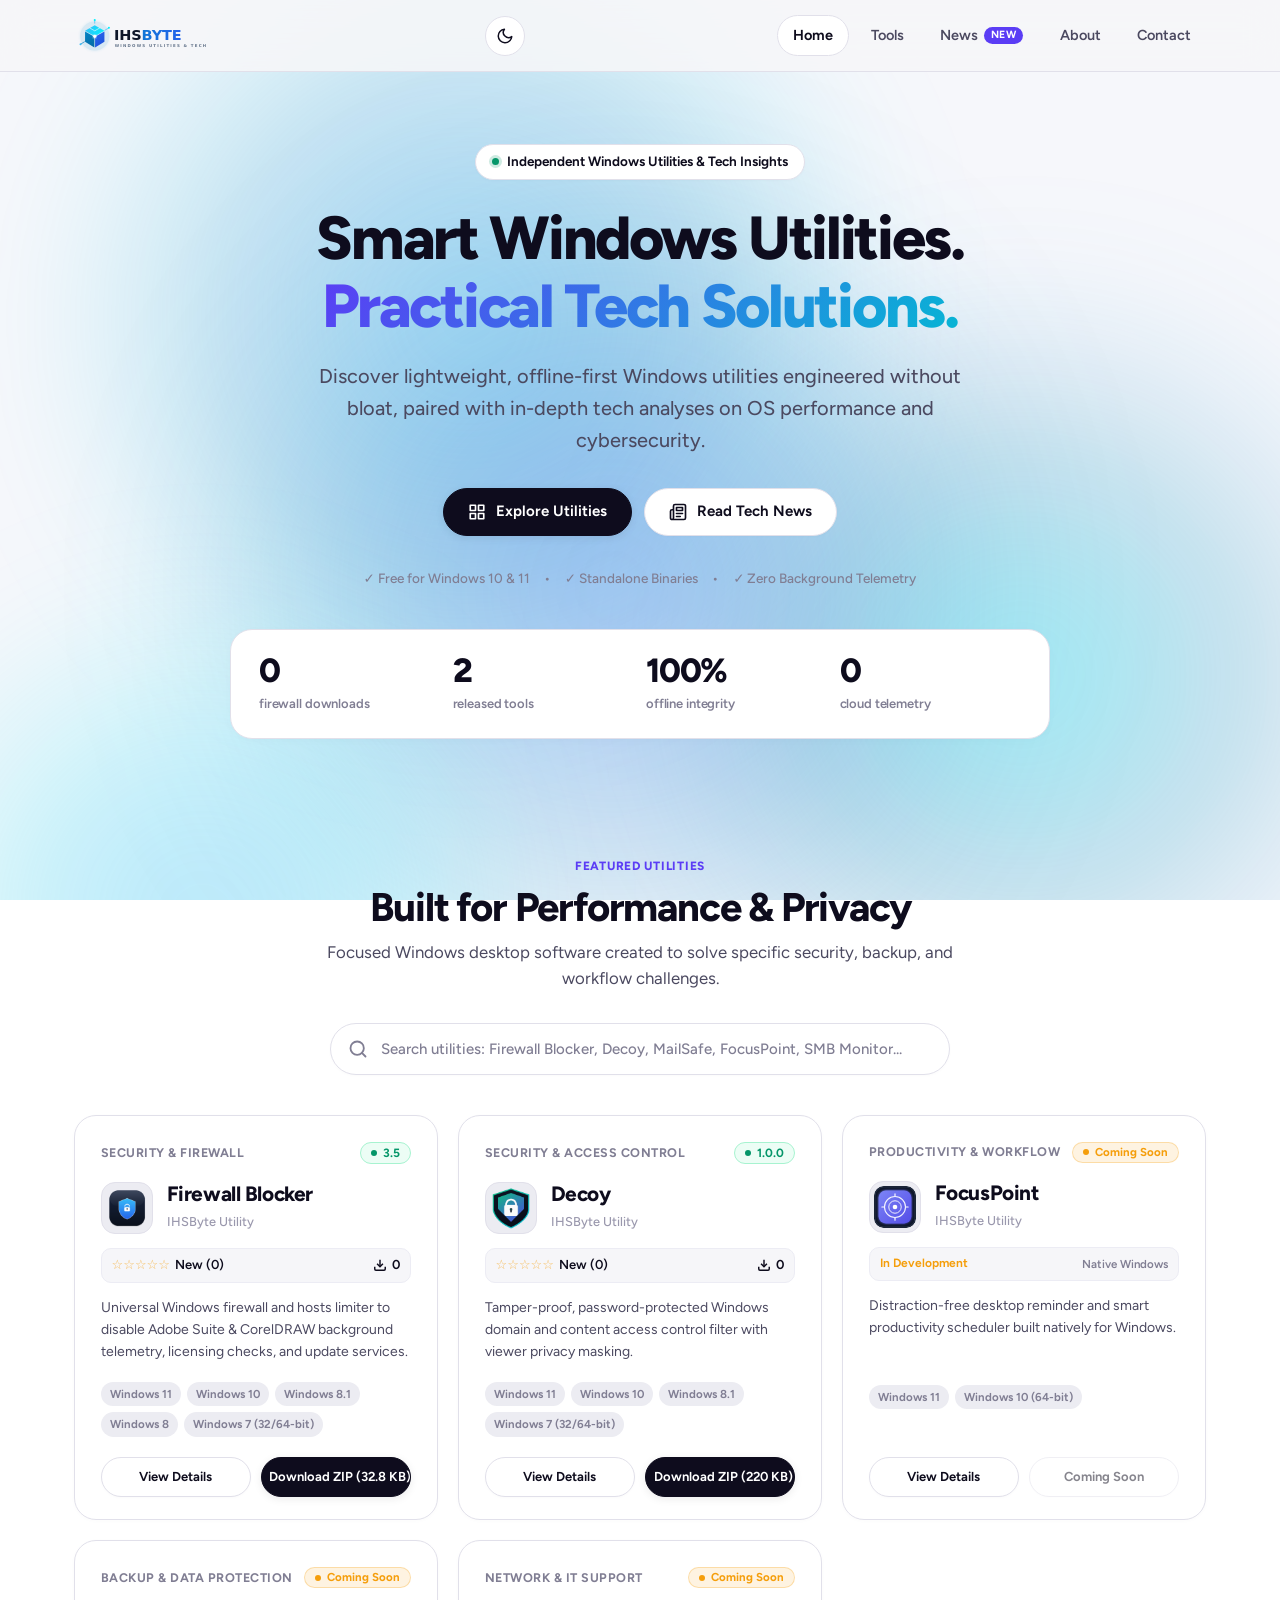
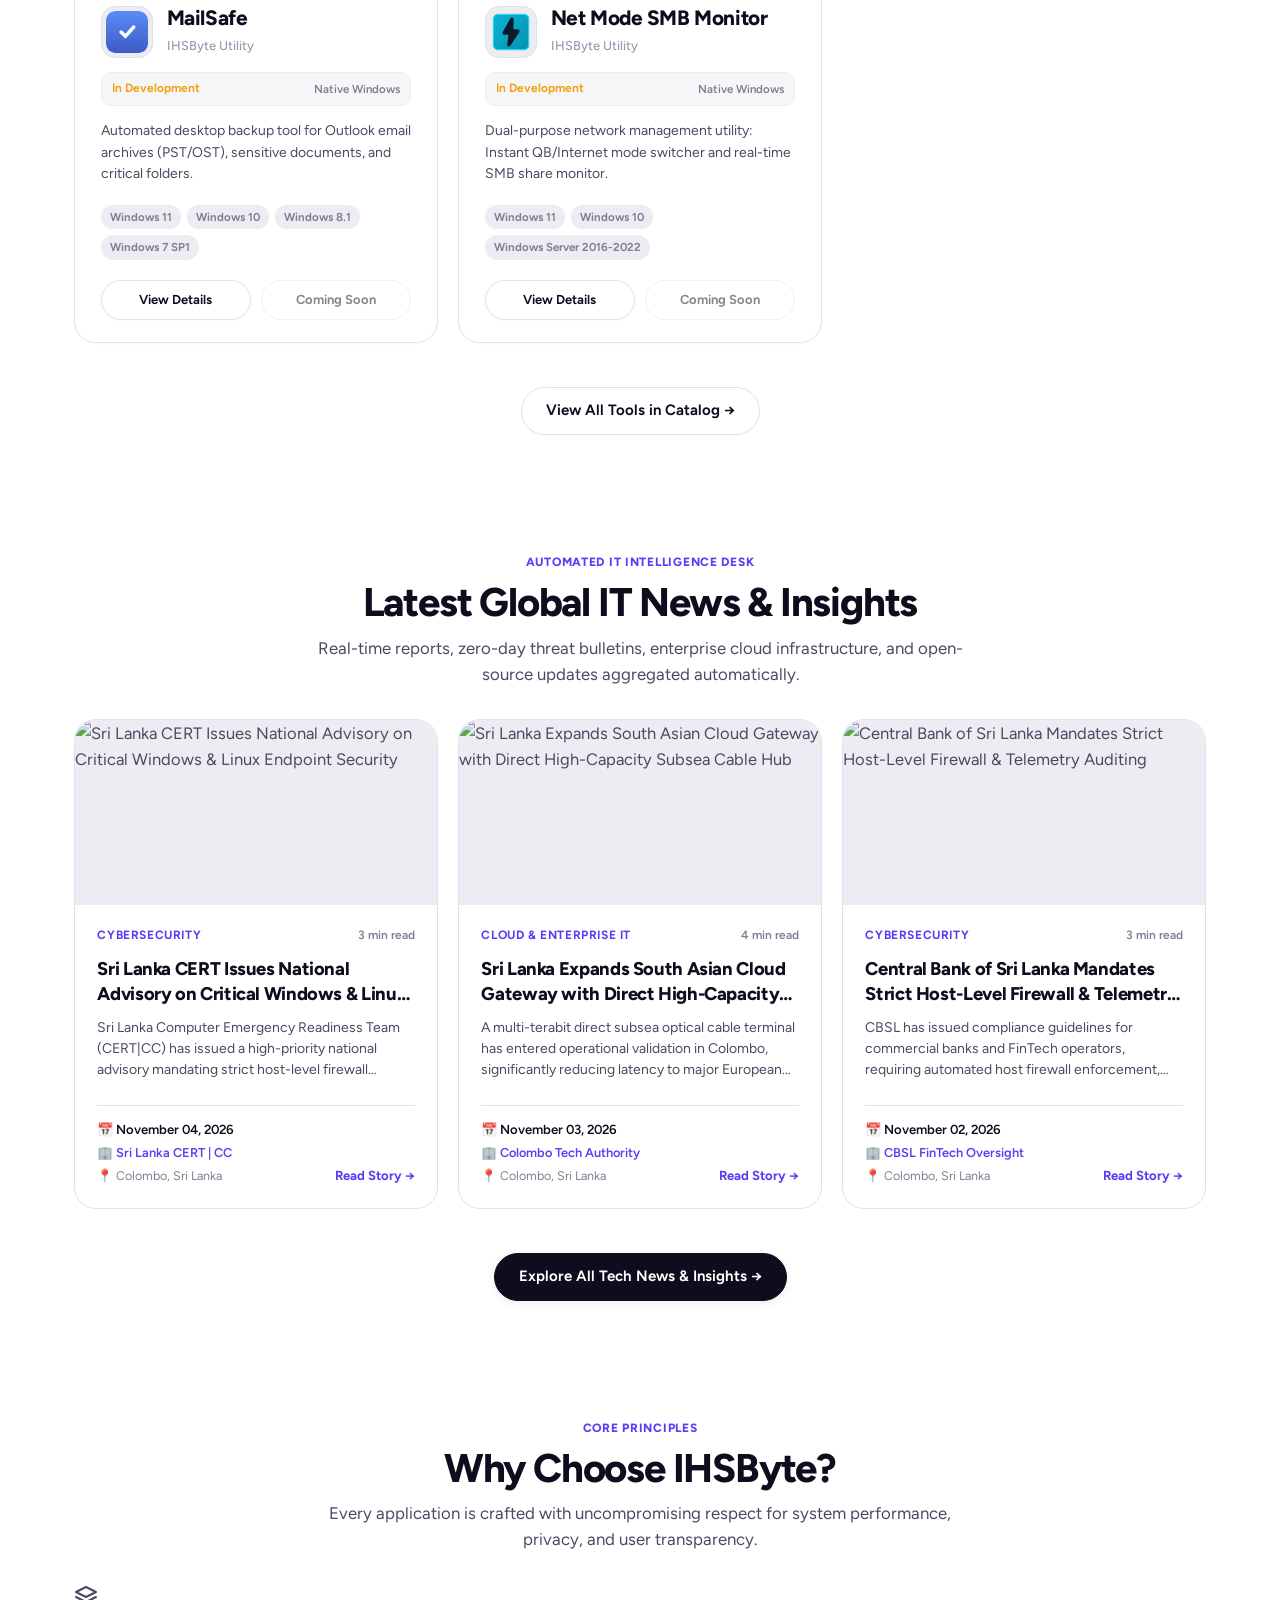
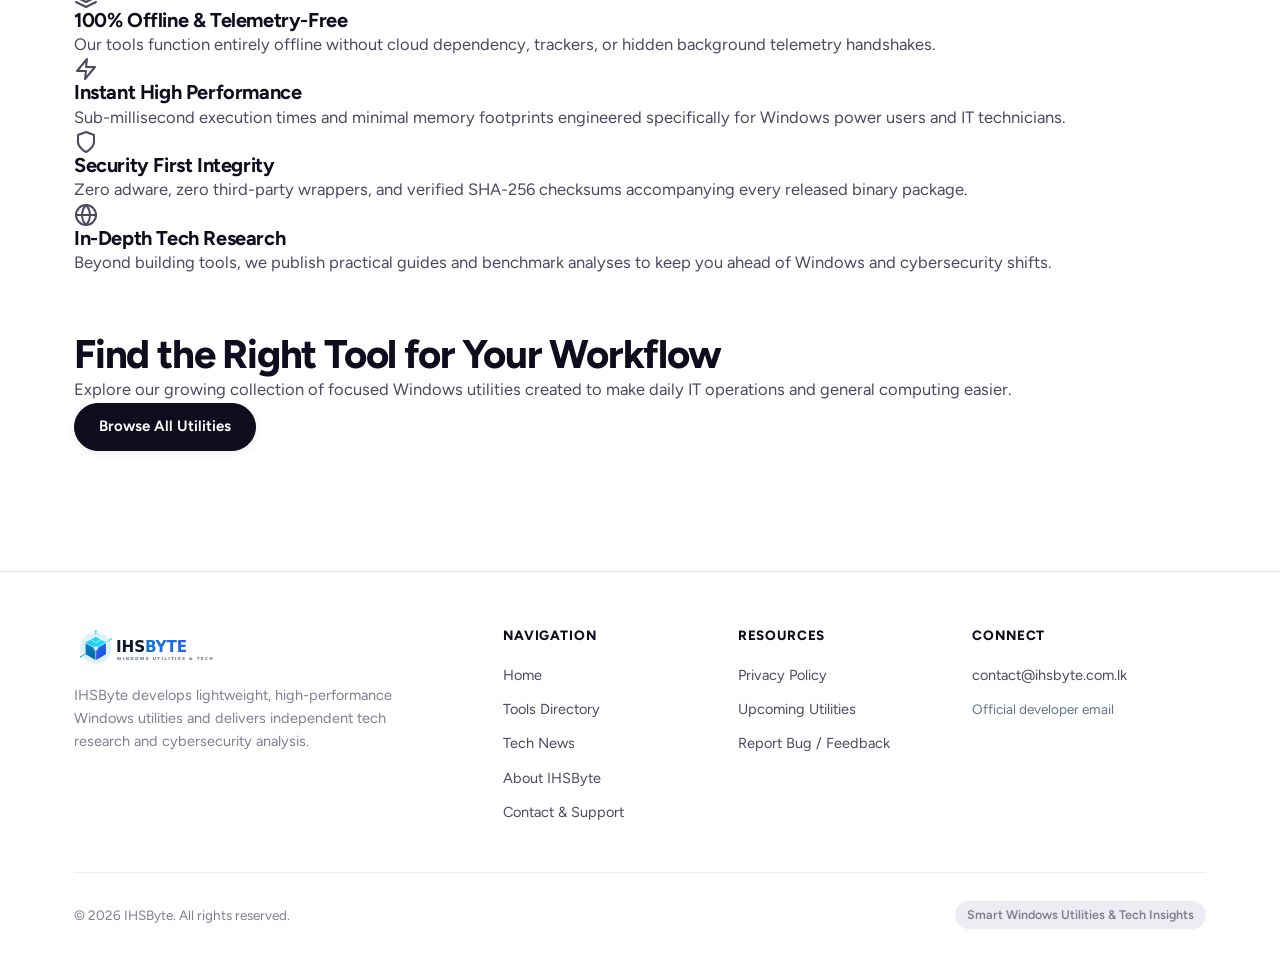
==== commit 7fc69f15: "Fix light mode logo visibility and enhance moving ambient blue glow across light and dark modes" ====
--- a/index.html
+++ b/index.html
@@ -19,7 +19,7 @@
     <link rel="preconnect" href="https://fonts.googleapis.com">
   <link rel="preconnect" href="https://fonts.gstatic.com" crossorigin>
   <link href="https://fonts.googleapis.com/css2?family=Figtree:ital,wght@0,300..900;1,300..900&display=swap" rel="stylesheet">
-  <link rel="stylesheet" href="assets/css/style.css?v=5.2">
+  <link rel="stylesheet" href="assets/css/style.css?v=5.3">
   <script>
     (function() {
       try {
@@ -293,8 +293,9 @@
     <div class="container">
       <div class="footer-top">
         <div class="footer-brand">
-          <a href="index.html" aria-label="IHSByte Home">
-            <img src="assets/images/logo-light.svg" alt="IHSByte Logo" height="40" width="155">
+          <a href="index.html" class="brand-link" aria-label="IHSByte Home">
+            <img src="assets/images/logo.svg" alt="IHSByte Logo" class="brand-logo light-mode-logo" height="40" width="155">
+            <img src="assets/images/logo-light.svg" alt="IHSByte Logo" class="brand-logo dark-mode-logo" height="40" width="155">
           </a>
           <p>IHSByte develops lightweight, high-performance Windows utilities and delivers independent tech research and cybersecurity analysis.</p>
         </div>
@@ -336,8 +337,8 @@
   </footer>
 
   <!-- Scripts -->
-  <script src="assets/js/news-data.js?v=5.2"></script>
-  <script src="assets/js/tools-data.js?v=5.2"></script>
-  <script src="assets/js/main.js?v=5.2"></script>
+  <script src="assets/js/news-data.js?v=5.3"></script>
+  <script src="assets/js/tools-data.js?v=5.3"></script>
+  <script src="assets/js/main.js?v=5.3"></script>
 </body>
 </html>
--- a/assets/css/style.css
+++ b/assets/css/style.css
@@ -111,7 +111,7 @@
 
 
 /* ==========================================================================
-   Ambient Moving Brand Blue Glow Backdrop
+   Ambient Moving Brand Blue Glow Backdrop (Light & Dark Modes)
    ========================================================================== */
 .ambient-glow-backdrop {
   position: fixed;
@@ -119,7 +119,7 @@
   width: 100vw;
   height: 100vh;
   pointer-events: none;
-  z-index: -1;
+  z-index: 0;
   overflow: hidden;
   background-color: var(--paper);
 }
@@ -131,12 +131,62 @@
   will-change: transform;
 }
 
+/* Light Mode: Clearly Visible, Radiant Sky Blue & Cyan Brand Aura */
+:root:not([data-theme="dark"]) .ambient-glow-backdrop {
+  background-color: #f6f7fb;
+}
+
+:root:not([data-theme="dark"]) .glow-orb-1 {
+  top: -8%;
+  left: 6%;
+  width: 780px;
+  height: 780px;
+  background: radial-gradient(circle, rgba(56, 189, 248, 0.42) 0%, rgba(2, 132, 199, 0.22) 42%, rgba(0, 242, 254, 0.10) 65%, transparent 75%);
+  filter: blur(75px);
+  animation: ambientOrbMove1 22s ease-in-out infinite alternate;
+}
+
+:root:not([data-theme="dark"]) .glow-orb-2 {
+  top: 35%;
+  right: -8%;
+  width: 720px;
+  height: 720px;
+  background: radial-gradient(circle, rgba(0, 242, 254, 0.38) 0%, rgba(3, 105, 161, 0.20) 45%, rgba(56, 189, 248, 0.10) 65%, transparent 75%);
+  filter: blur(80px);
+  animation: ambientOrbMove2 28s ease-in-out infinite alternate;
+}
+
+:root:not([data-theme="dark"]) .glow-orb-3 {
+  bottom: -12%;
+  left: 15%;
+  width: 840px;
+  height: 840px;
+  background: radial-gradient(circle, rgba(37, 99, 235, 0.34) 0%, rgba(2, 132, 199, 0.18) 45%, transparent 72%);
+  filter: blur(85px);
+  animation: ambientOrbMove3 26s ease-in-out infinite alternate;
+}
+
+:root:not([data-theme="dark"]) .glow-orb-4 {
+  top: 65%;
+  left: -10%;
+  width: 660px;
+  height: 660px;
+  background: radial-gradient(circle, rgba(56, 189, 248, 0.35) 0%, rgba(0, 242, 254, 0.16) 45%, transparent 70%);
+  filter: blur(75px);
+  animation: ambientOrbMove4 20s ease-in-out infinite alternate;
+}
+
+/* Dark Mode: Deep Radiant Obsidian & Electric Brand Blue */
+[data-theme="dark"] .ambient-glow-backdrop {
+  background-color: #070a12;
+}
+
 [data-theme="dark"] .glow-orb-1 {
   top: -12%;
   left: 8%;
-  width: 720px;
-  height: 720px;
-  background: radial-gradient(circle, rgba(56, 189, 248, 0.28) 0%, rgba(2, 132, 199, 0.14) 45%, transparent 72%);
+  width: 760px;
+  height: 760px;
+  background: radial-gradient(circle, rgba(56, 189, 248, 0.34) 0%, rgba(2, 132, 199, 0.16) 45%, transparent 72%);
   filter: blur(85px);
   animation: ambientOrbMove1 22s ease-in-out infinite alternate;
 }
@@ -144,9 +194,9 @@
 [data-theme="dark"] .glow-orb-2 {
   top: 35%;
   right: -10%;
-  width: 660px;
-  height: 660px;
-  background: radial-gradient(circle, rgba(0, 242, 254, 0.22) 0%, rgba(3, 105, 161, 0.12) 50%, transparent 75%);
+  width: 700px;
+  height: 700px;
+  background: radial-gradient(circle, rgba(0, 242, 254, 0.28) 0%, rgba(3, 105, 161, 0.14) 50%, transparent 75%);
   filter: blur(90px);
   animation: ambientOrbMove2 28s ease-in-out infinite alternate;
 }
@@ -154,9 +204,9 @@
 [data-theme="dark"] .glow-orb-3 {
   bottom: -15%;
   left: 20%;
-  width: 780px;
-  height: 780px;
-  background: radial-gradient(circle, rgba(37, 99, 235, 0.22) 0%, rgba(2, 132, 199, 0.10) 45%, transparent 72%);
+  width: 820px;
+  height: 820px;
+  background: radial-gradient(circle, rgba(37, 99, 235, 0.28) 0%, rgba(2, 132, 199, 0.12) 45%, transparent 72%);
   filter: blur(100px);
   animation: ambientOrbMove3 26s ease-in-out infinite alternate;
 }
@@ -164,36 +214,11 @@
 [data-theme="dark"] .glow-orb-4 {
   top: 60%;
   left: -12%;
-  width: 580px;
-  height: 580px;
-  background: radial-gradient(circle, rgba(56, 189, 248, 0.16) 0%, rgba(0, 242, 254, 0.08) 50%, transparent 70%);
+  width: 620px;
+  height: 620px;
+  background: radial-gradient(circle, rgba(56, 189, 248, 0.22) 0%, rgba(0, 242, 254, 0.10) 50%, transparent 70%);
   filter: blur(85px);
   animation: ambientOrbMove4 20s ease-in-out infinite alternate;
-}
-
-:root:not([data-theme="dark"]) .glow-orb-1 {
-  top: -10%;
-  left: 10%;
-  width: 600px;
-  height: 600px;
-  background: radial-gradient(circle, rgba(56, 189, 248, 0.14) 0%, rgba(2, 132, 199, 0.04) 50%, transparent 70%);
-  filter: blur(85px);
-  animation: ambientOrbMove1 25s ease-in-out infinite alternate;
-}
-
-:root:not([data-theme="dark"]) .glow-orb-2 {
-  top: 40%;
-  right: -5%;
-  width: 540px;
-  height: 540px;
-  background: radial-gradient(circle, rgba(0, 242, 254, 0.10) 0%, rgba(3, 105, 161, 0.03) 50%, transparent 70%);
-  filter: blur(90px);
-  animation: ambientOrbMove2 30s ease-in-out infinite alternate;
-}
-
-:root:not([data-theme="dark"]) .glow-orb-3,
-:root:not([data-theme="dark"]) .glow-orb-4 {
-  display: none;
 }
 
 @keyframes ambientOrbMove1 {
@@ -240,7 +265,7 @@
 
 body {
   font-family: var(--font-sans);
-  background-color: var(--paper);
+  background-color: transparent;
   color: var(--ink-2);
   font-size: 16.5px;
   line-height: 1.6;
@@ -250,6 +275,16 @@
   -webkit-font-smoothing: antialiased;
   -moz-osx-font-smoothing: grayscale;
   overflow-x: clip;
+  position: relative;
+}
+
+.site-header,
+main,
+.page-header,
+.site-footer,
+.hero-section {
+  position: relative;
+  z-index: 1;
 }
 
 img, svg {
@@ -438,6 +473,26 @@
   text-decoration: none;
 }
 
+/* Dual Logo Light/Dark Theme Switching */
+.brand-logo.light-mode-logo {
+  display: block !important;
+}
+.brand-logo.dark-mode-logo {
+  display: none !important;
+}
+
+[data-theme="dark"] .brand-logo.light-mode-logo {
+  display: none !important;
+}
+[data-theme="dark"] .brand-logo.dark-mode-logo {
+  display: block !important;
+}
+
+.footer-brand .brand-logo {
+  height: 40px;
+  width: auto;
+}
+
 .brand-logo {
   height: 38px;
   width: auto;
@@ -1830,10 +1885,16 @@
    Footer
    ========================================================================== */
 .site-footer {
-  background: var(--card);
+  background: rgba(255, 255, 255, 0.88);
+  backdrop-filter: blur(18px);
+  -webkit-backdrop-filter: blur(18px);
   border-top: 1.5px solid var(--line);
   padding: 3.5rem 0 2rem;
   margin-top: 4rem;
+}
+
+[data-theme="dark"] .site-footer {
+  background: rgba(16, 21, 38, 0.88);
 }
 
 .footer-top {
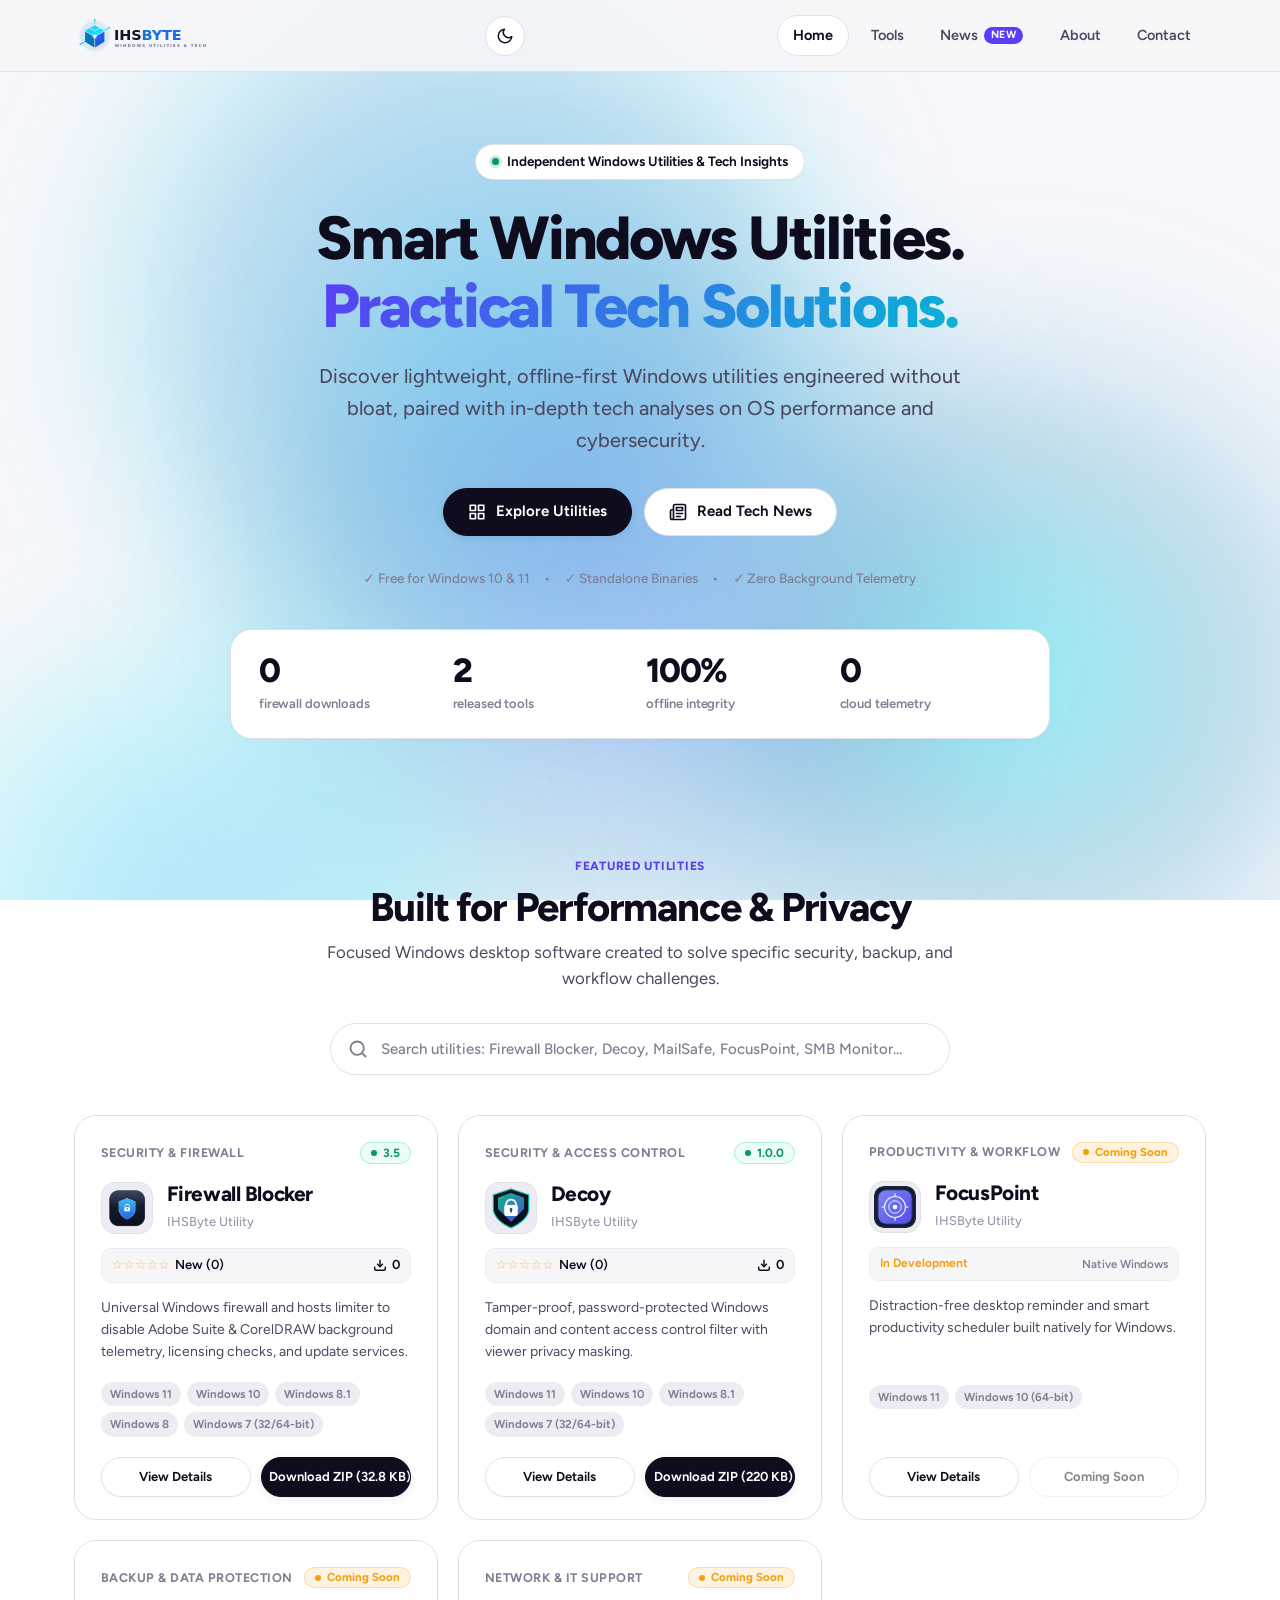
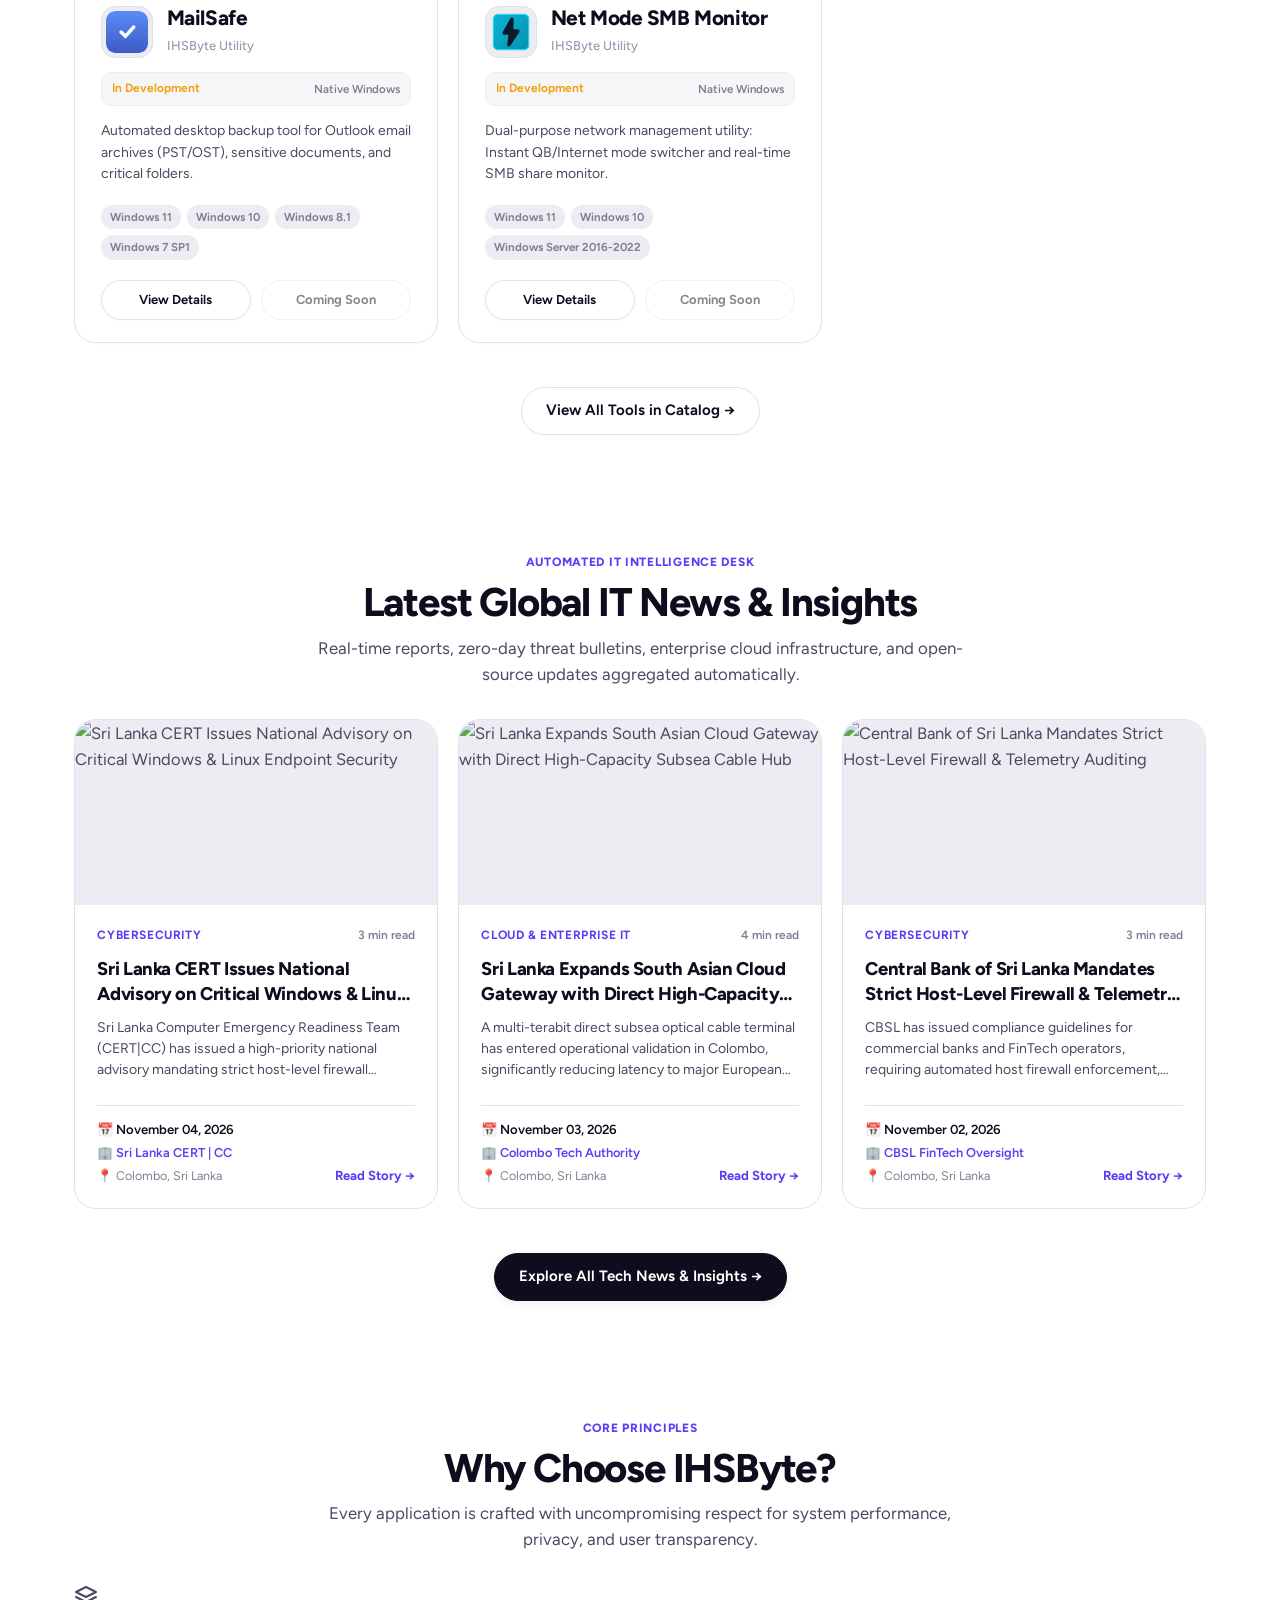
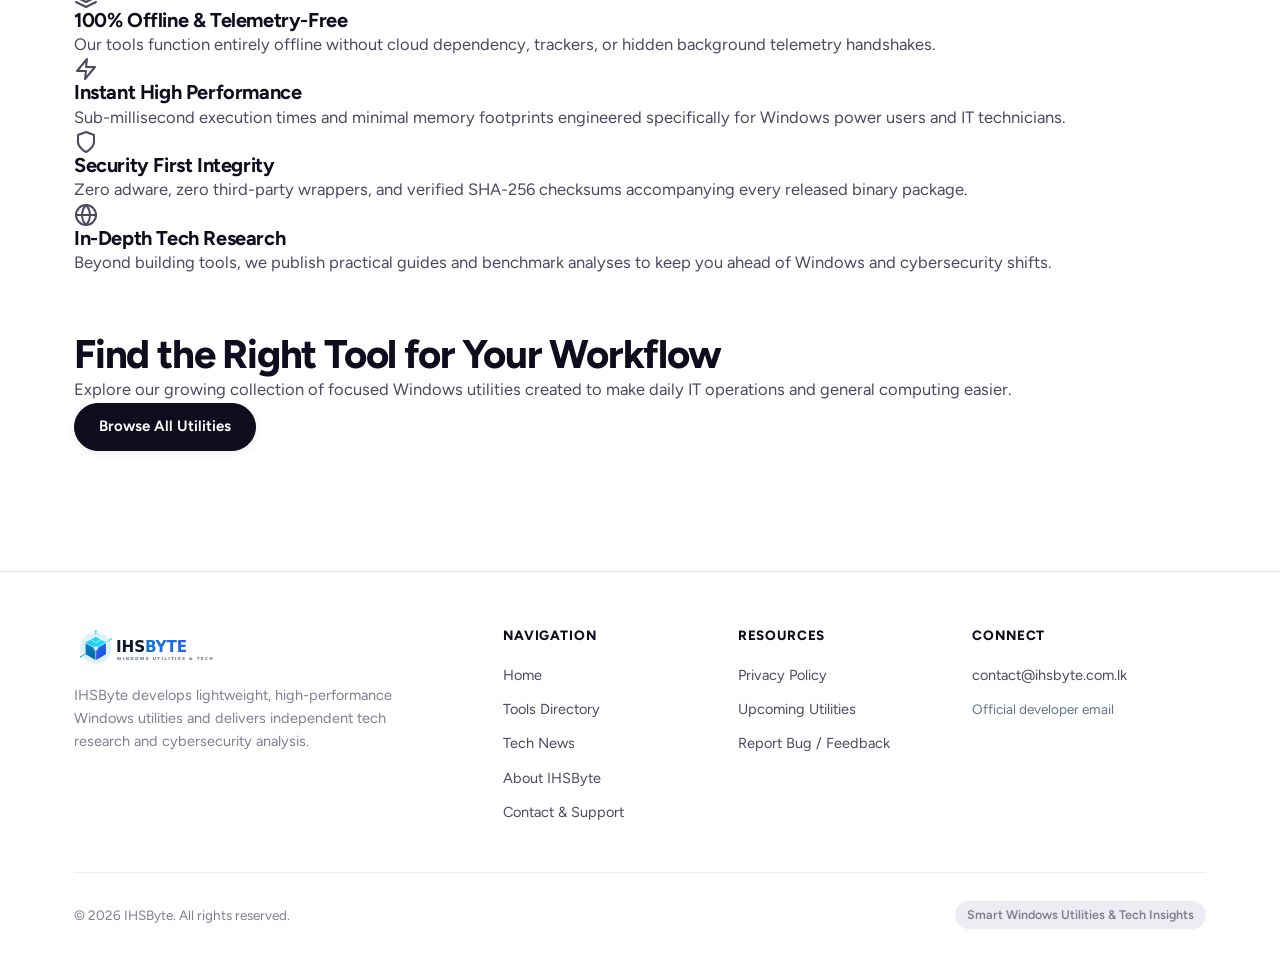
==== commit c8729f31: "Speed up ambient glow dynamic movement and enforce strict per-tool download/review isolation" ====
--- a/index.html
+++ b/index.html
@@ -19,7 +19,7 @@
     <link rel="preconnect" href="https://fonts.googleapis.com">
   <link rel="preconnect" href="https://fonts.gstatic.com" crossorigin>
   <link href="https://fonts.googleapis.com/css2?family=Figtree:ital,wght@0,300..900;1,300..900&display=swap" rel="stylesheet">
-  <link rel="stylesheet" href="assets/css/style.css?v=5.3">
+  <link rel="stylesheet" href="assets/css/style.css?v=5.4">
   <script>
     (function() {
       try {
@@ -337,8 +337,8 @@
   </footer>
 
   <!-- Scripts -->
-  <script src="assets/js/news-data.js?v=5.3"></script>
-  <script src="assets/js/tools-data.js?v=5.3"></script>
-  <script src="assets/js/main.js?v=5.3"></script>
+  <script src="assets/js/news-data.js?v=5.4"></script>
+  <script src="assets/js/tools-data.js?v=5.4"></script>
+  <script src="assets/js/main.js?v=5.4"></script>
 </body>
 </html>
--- a/assets/css/style.css
+++ b/assets/css/style.css
@@ -111,7 +111,7 @@
 
 
 /* ==========================================================================
-   Ambient Moving Brand Blue Glow Backdrop (Light & Dark Modes)
+   Ambient Moving Brand Blue Glow Backdrop (Light & Dark Modes - Dynamic Motion)
    ========================================================================== */
 .ambient-glow-backdrop {
   position: fixed;
@@ -141,9 +141,9 @@
   left: 6%;
   width: 780px;
   height: 780px;
-  background: radial-gradient(circle, rgba(56, 189, 248, 0.42) 0%, rgba(2, 132, 199, 0.22) 42%, rgba(0, 242, 254, 0.10) 65%, transparent 75%);
-  filter: blur(75px);
-  animation: ambientOrbMove1 22s ease-in-out infinite alternate;
+  background: radial-gradient(circle, rgba(56, 189, 248, 0.46) 0%, rgba(2, 132, 199, 0.25) 42%, rgba(0, 242, 254, 0.12) 65%, transparent 75%);
+  filter: blur(65px);
+  animation: ambientOrbMove1 9s ease-in-out infinite alternate;
 }
 
 :root:not([data-theme="dark"]) .glow-orb-2 {
@@ -151,9 +151,9 @@
   right: -8%;
   width: 720px;
   height: 720px;
-  background: radial-gradient(circle, rgba(0, 242, 254, 0.38) 0%, rgba(3, 105, 161, 0.20) 45%, rgba(56, 189, 248, 0.10) 65%, transparent 75%);
-  filter: blur(80px);
-  animation: ambientOrbMove2 28s ease-in-out infinite alternate;
+  background: radial-gradient(circle, rgba(0, 242, 254, 0.42) 0%, rgba(3, 105, 161, 0.22) 45%, rgba(56, 189, 248, 0.12) 65%, transparent 75%);
+  filter: blur(70px);
+  animation: ambientOrbMove2 11s ease-in-out infinite alternate;
 }
 
 :root:not([data-theme="dark"]) .glow-orb-3 {
@@ -161,9 +161,9 @@
   left: 15%;
   width: 840px;
   height: 840px;
-  background: radial-gradient(circle, rgba(37, 99, 235, 0.34) 0%, rgba(2, 132, 199, 0.18) 45%, transparent 72%);
-  filter: blur(85px);
-  animation: ambientOrbMove3 26s ease-in-out infinite alternate;
+  background: radial-gradient(circle, rgba(37, 99, 235, 0.38) 0%, rgba(2, 132, 199, 0.20) 45%, transparent 72%);
+  filter: blur(75px);
+  animation: ambientOrbMove3 10s ease-in-out infinite alternate;
 }
 
 :root:not([data-theme="dark"]) .glow-orb-4 {
@@ -171,9 +171,9 @@
   left: -10%;
   width: 660px;
   height: 660px;
-  background: radial-gradient(circle, rgba(56, 189, 248, 0.35) 0%, rgba(0, 242, 254, 0.16) 45%, transparent 70%);
-  filter: blur(75px);
-  animation: ambientOrbMove4 20s ease-in-out infinite alternate;
+  background: radial-gradient(circle, rgba(56, 189, 248, 0.38) 0%, rgba(0, 242, 254, 0.18) 45%, transparent 70%);
+  filter: blur(65px);
+  animation: ambientOrbMove4 8s ease-in-out infinite alternate;
 }
 
 /* Dark Mode: Deep Radiant Obsidian & Electric Brand Blue */
@@ -186,9 +186,9 @@
   left: 8%;
   width: 760px;
   height: 760px;
-  background: radial-gradient(circle, rgba(56, 189, 248, 0.34) 0%, rgba(2, 132, 199, 0.16) 45%, transparent 72%);
-  filter: blur(85px);
-  animation: ambientOrbMove1 22s ease-in-out infinite alternate;
+  background: radial-gradient(circle, rgba(56, 189, 248, 0.38) 0%, rgba(2, 132, 199, 0.18) 45%, transparent 72%);
+  filter: blur(75px);
+  animation: ambientOrbMove1 9s ease-in-out infinite alternate;
 }
 
 [data-theme="dark"] .glow-orb-2 {
@@ -196,9 +196,9 @@
   right: -10%;
   width: 700px;
   height: 700px;
-  background: radial-gradient(circle, rgba(0, 242, 254, 0.28) 0%, rgba(3, 105, 161, 0.14) 50%, transparent 75%);
-  filter: blur(90px);
-  animation: ambientOrbMove2 28s ease-in-out infinite alternate;
+  background: radial-gradient(circle, rgba(0, 242, 254, 0.32) 0%, rgba(3, 105, 161, 0.16) 50%, transparent 75%);
+  filter: blur(80px);
+  animation: ambientOrbMove2 11s ease-in-out infinite alternate;
 }
 
 [data-theme="dark"] .glow-orb-3 {
@@ -206,9 +206,9 @@
   left: 20%;
   width: 820px;
   height: 820px;
-  background: radial-gradient(circle, rgba(37, 99, 235, 0.28) 0%, rgba(2, 132, 199, 0.12) 45%, transparent 72%);
-  filter: blur(100px);
-  animation: ambientOrbMove3 26s ease-in-out infinite alternate;
+  background: radial-gradient(circle, rgba(37, 99, 235, 0.32) 0%, rgba(2, 132, 199, 0.15) 45%, transparent 72%);
+  filter: blur(85px);
+  animation: ambientOrbMove3 10s ease-in-out infinite alternate;
 }
 
 [data-theme="dark"] .glow-orb-4 {
@@ -216,35 +216,39 @@
   left: -12%;
   width: 620px;
   height: 620px;
-  background: radial-gradient(circle, rgba(56, 189, 248, 0.22) 0%, rgba(0, 242, 254, 0.10) 50%, transparent 70%);
-  filter: blur(85px);
-  animation: ambientOrbMove4 20s ease-in-out infinite alternate;
+  background: radial-gradient(circle, rgba(56, 189, 248, 0.26) 0%, rgba(0, 242, 254, 0.12) 50%, transparent 70%);
+  filter: blur(75px);
+  animation: ambientOrbMove4 8s ease-in-out infinite alternate;
 }
 
 @keyframes ambientOrbMove1 {
   0% { transform: translate(0, 0) scale(1); }
-  33% { transform: translate(70px, 90px) scale(1.12); }
-  66% { transform: translate(-50px, 130px) scale(0.94); }
-  100% { transform: translate(40px, 50px) scale(1.06); }
+  25% { transform: translate(140px, 110px) scale(1.18); }
+  50% { transform: translate(-80px, 180px) scale(0.92); }
+  75% { transform: translate(-140px, 70px) scale(1.14); }
+  100% { transform: translate(60px, 40px) scale(1.05); }
 }
 
 @keyframes ambientOrbMove2 {
-  0% { transform: translate(0, 0) scale(1.05); }
-  33% { transform: translate(-90px, -70px) scale(0.92); }
-  66% { transform: translate(-60px, 100px) scale(1.14); }
-  100% { transform: translate(50px, -40px) scale(1); }
+  0% { transform: translate(0, 0) scale(1.08); }
+  25% { transform: translate(-160px, -100px) scale(0.88); }
+  50% { transform: translate(-110px, 150px) scale(1.22); }
+  75% { transform: translate(100px, 90px) scale(0.95); }
+  100% { transform: translate(70px, -50px) scale(1.02); }
 }
 
 @keyframes ambientOrbMove3 {
-  0% { transform: translate(0, 0) scale(0.95); }
-  50% { transform: translate(-100px, -80px) scale(1.15); }
-  100% { transform: translate(80px, -50px) scale(1); }
+  0% { transform: translate(0, 0) scale(0.92); }
+  33% { transform: translate(-170px, -130px) scale(1.24); }
+  66% { transform: translate(130px, -90px) scale(0.88); }
+  100% { transform: translate(90px, -60px) scale(1.06); }
 }
 
 @keyframes ambientOrbMove4 {
   0% { transform: translate(0, 0) scale(1); }
-  50% { transform: translate(120px, 70px) scale(1.12); }
-  100% { transform: translate(-70px, 90px) scale(0.92); }
+  33% { transform: translate(180px, 120px) scale(1.20); }
+  66% { transform: translate(-120px, 140px) scale(0.90); }
+  100% { transform: translate(80px, 70px) scale(1.08); }
 }
 
 /* ==========================================================================
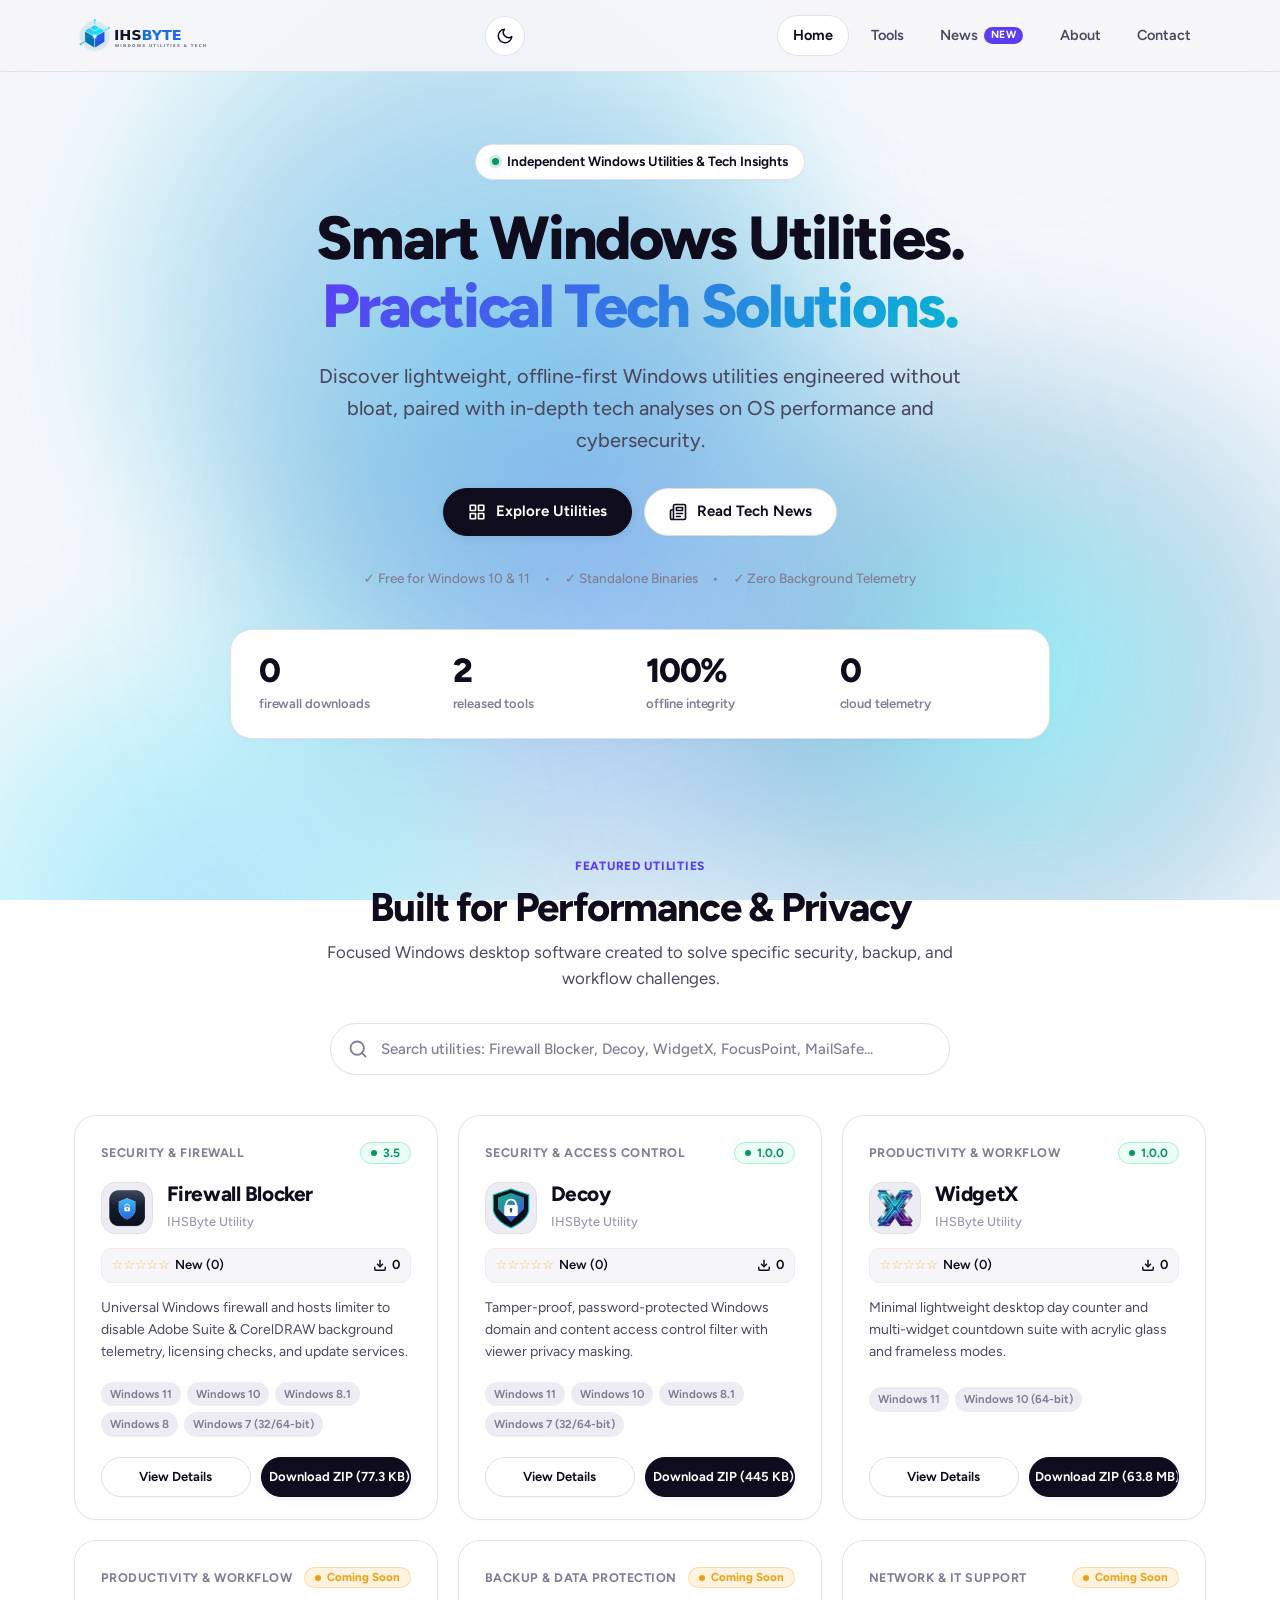
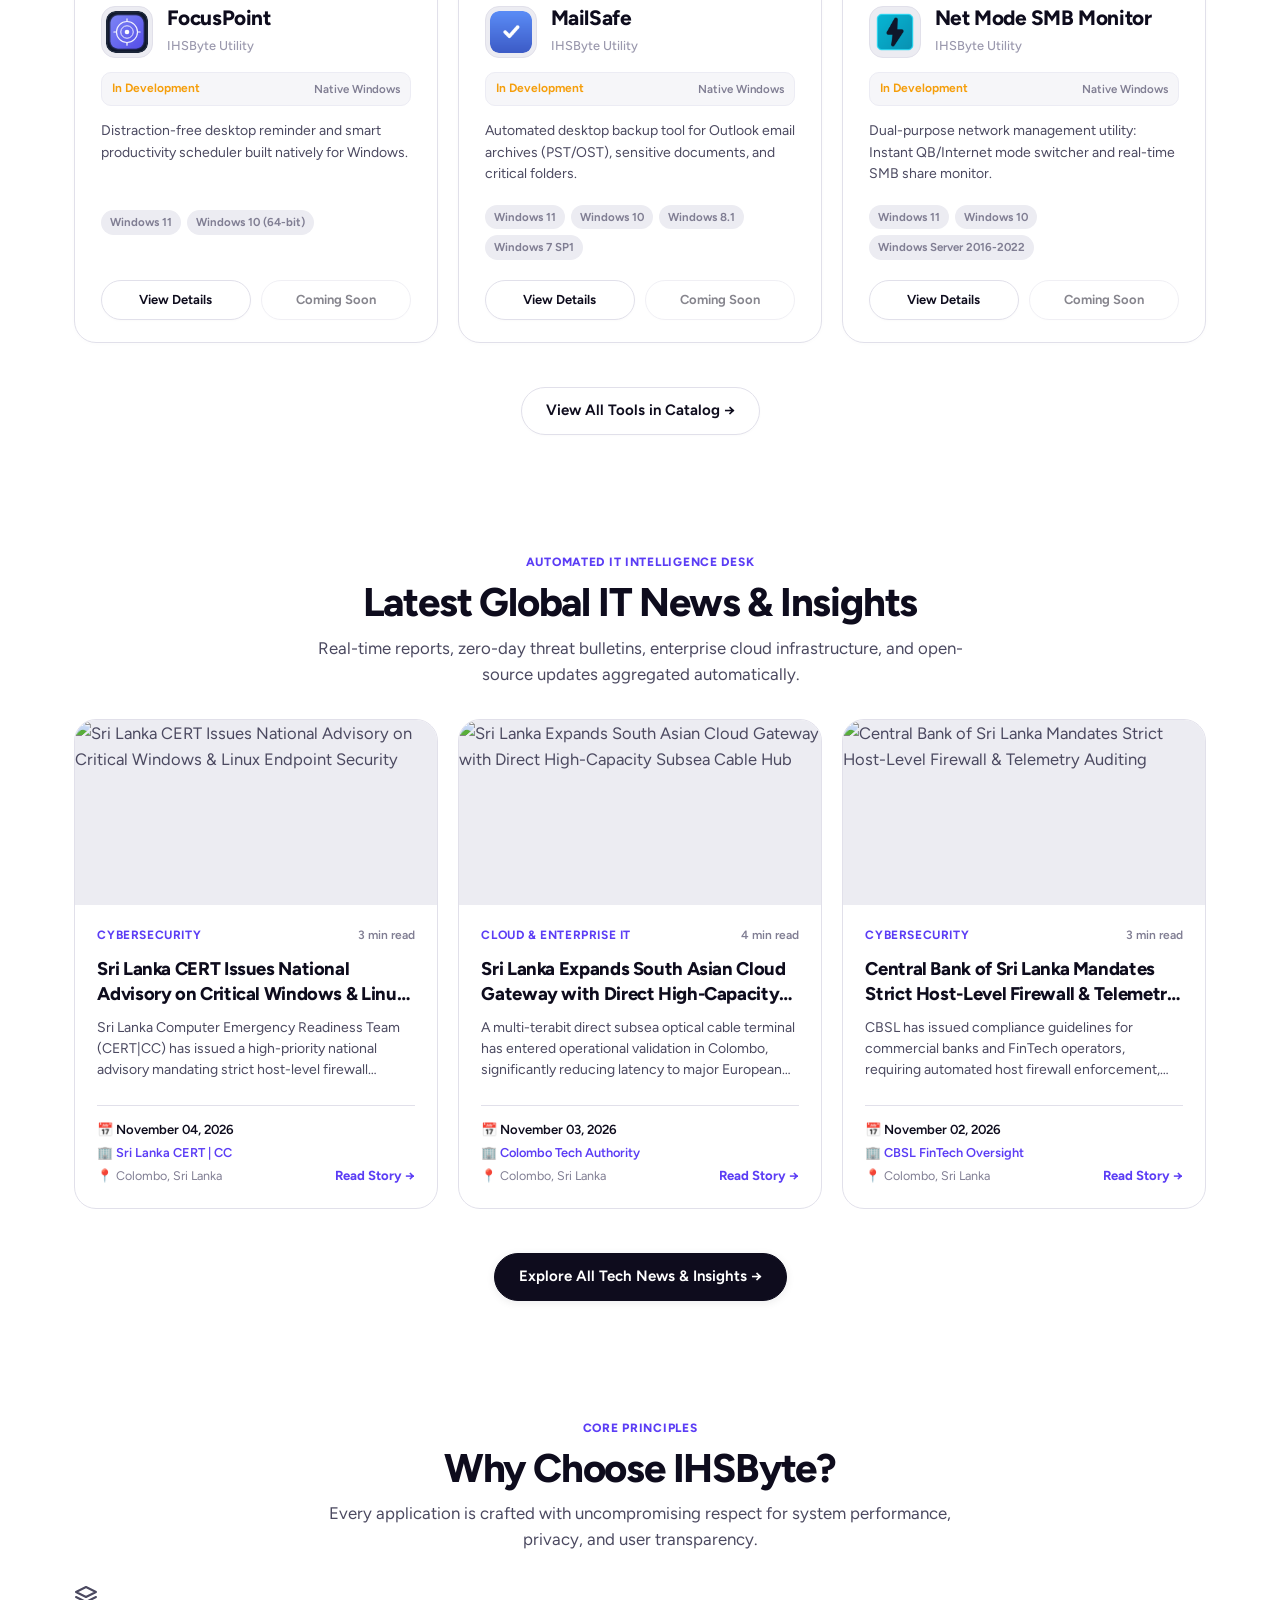
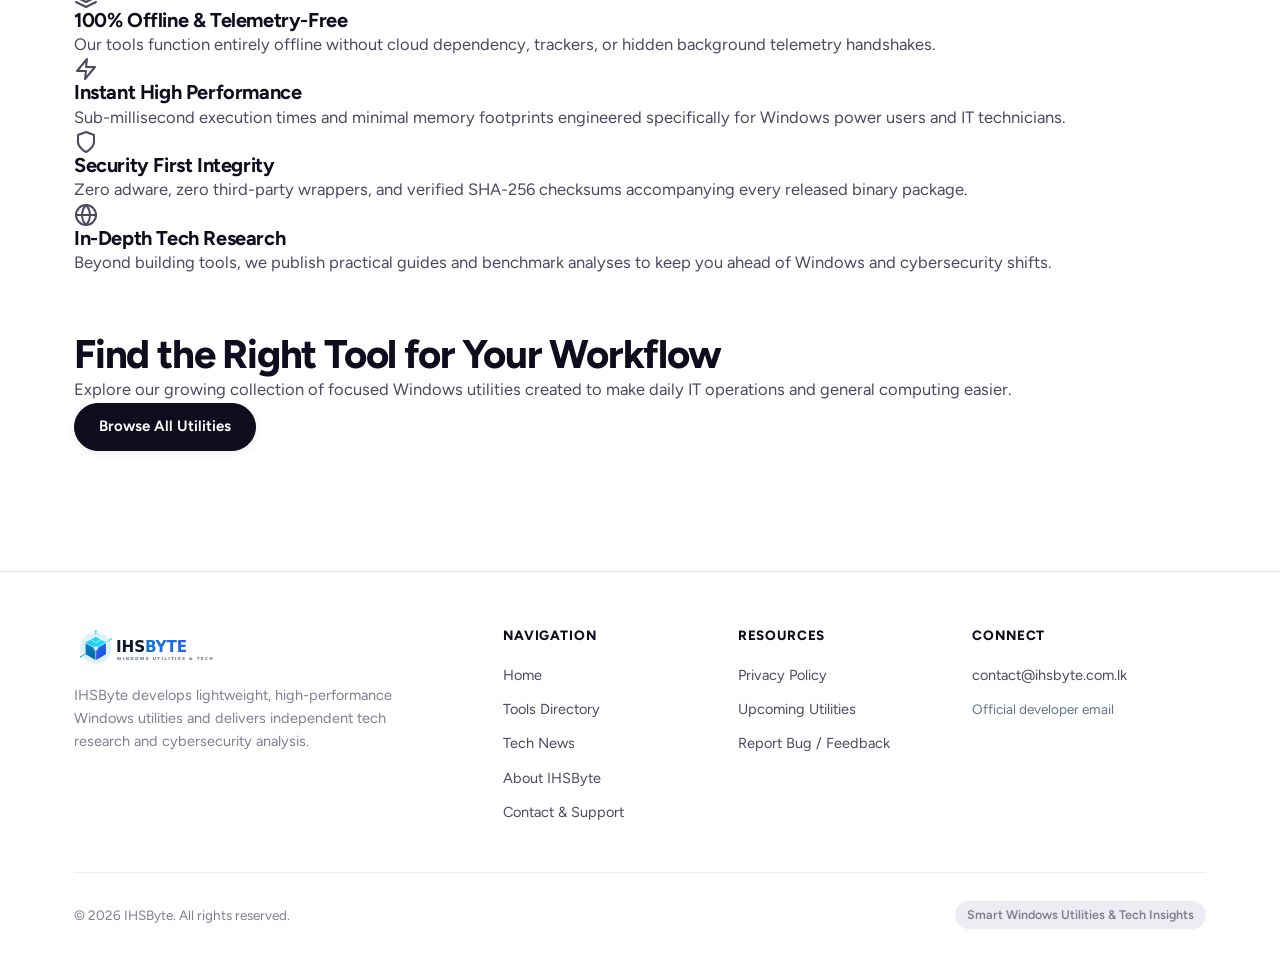
==== commit cd7dec05: "Update Firewall Blocker and Decoy setups, release WidgetX v1.0.0, and rearrange FocusPoint to bottom" ====
--- a/index.html
+++ b/index.html
@@ -19,7 +19,7 @@
     <link rel="preconnect" href="https://fonts.googleapis.com">
   <link rel="preconnect" href="https://fonts.gstatic.com" crossorigin>
   <link href="https://fonts.googleapis.com/css2?family=Figtree:ital,wght@0,300..900;1,300..900&display=swap" rel="stylesheet">
-  <link rel="stylesheet" href="assets/css/style.css?v=5.4">
+  <link rel="stylesheet" href="assets/css/style.css?v=5.5">
   <script>
     (function() {
       try {
@@ -181,7 +181,7 @@
               type="search" 
               id="home-tools-search-input" 
               class="search-input" 
-              placeholder="Search utilities: Firewall Blocker, Decoy, MailSafe, FocusPoint, SMB Monitor..." 
+              placeholder="Search utilities: Firewall Blocker, Decoy, WidgetX, FocusPoint, MailSafe..." 
               aria-label="Quick search utilities"
             >
           </div>
@@ -337,8 +337,8 @@
   </footer>
 
   <!-- Scripts -->
-  <script src="assets/js/news-data.js?v=5.4"></script>
-  <script src="assets/js/tools-data.js?v=5.4"></script>
-  <script src="assets/js/main.js?v=5.4"></script>
+  <script src="assets/js/news-data.js?v=5.5"></script>
+  <script src="assets/js/tools-data.js?v=5.5"></script>
+  <script src="assets/js/main.js?v=5.5"></script>
 </body>
 </html>
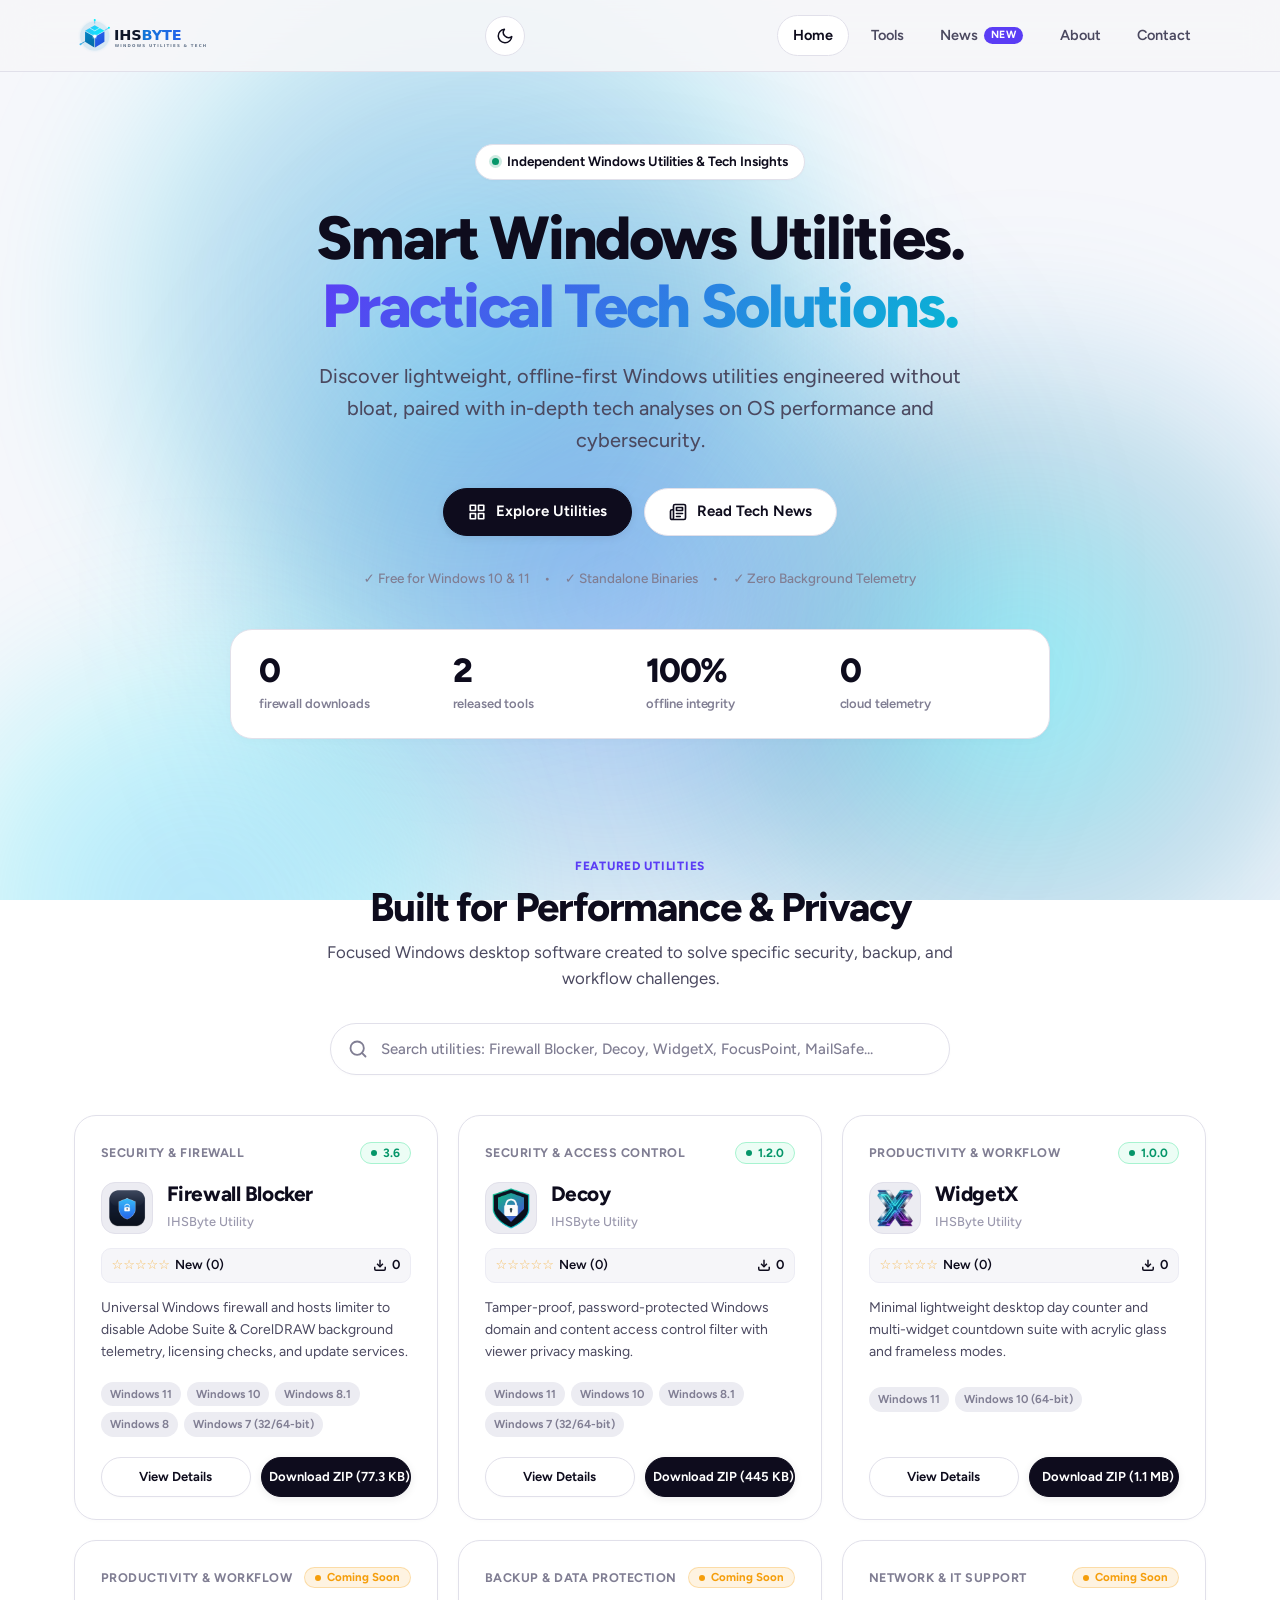
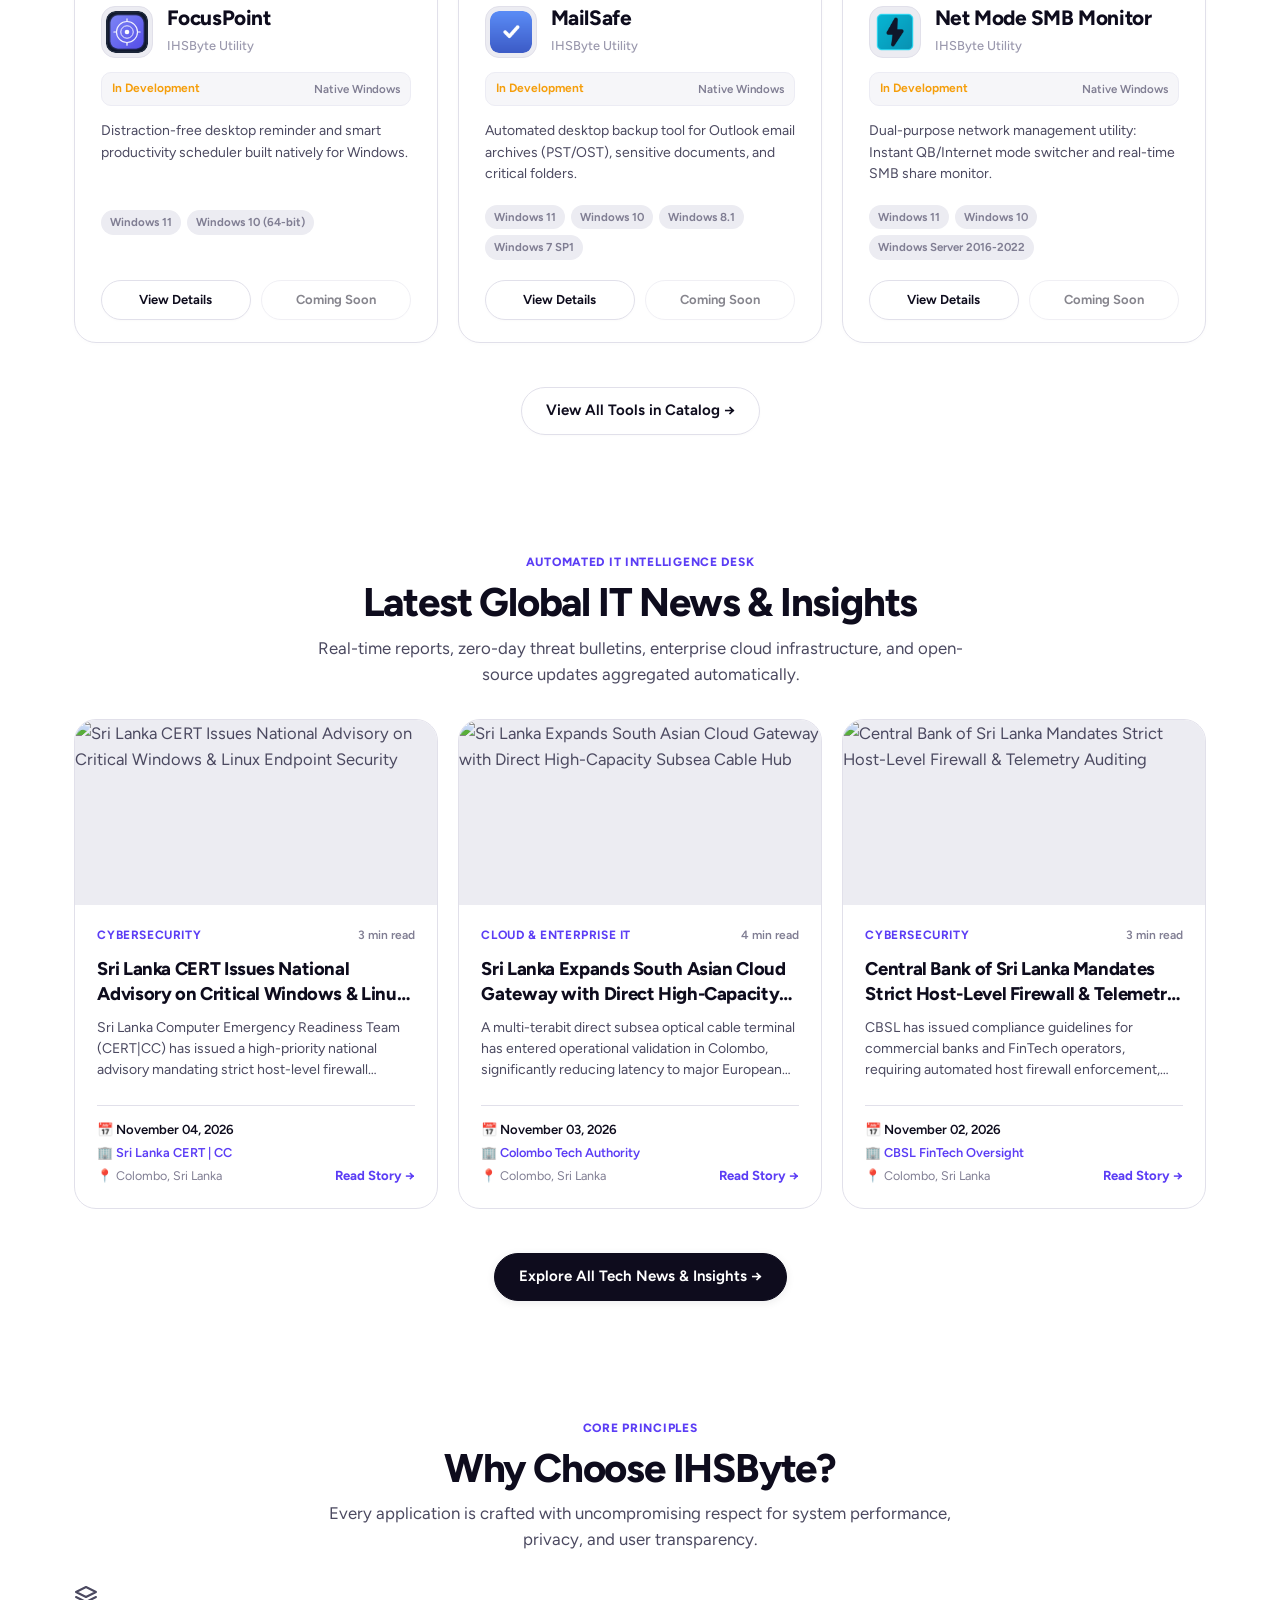
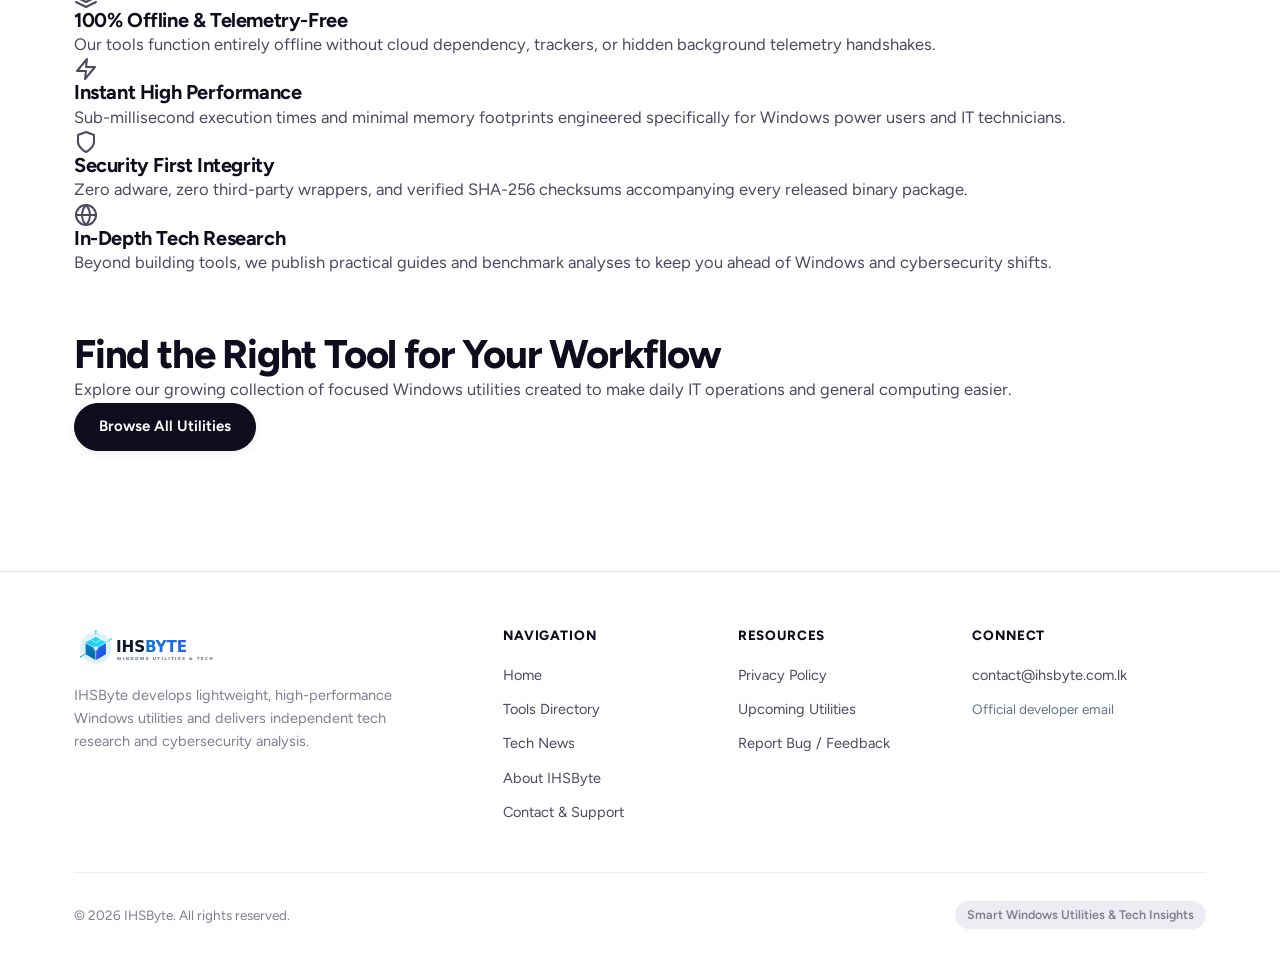
==== commit 5c555a64: "Update Firewall Blocker to v3.6 and Decoy to v1.2.0 with new setup archives and changelogs" ====
--- a/index.html
+++ b/index.html
@@ -19,7 +19,7 @@
     <link rel="preconnect" href="https://fonts.googleapis.com">
   <link rel="preconnect" href="https://fonts.gstatic.com" crossorigin>
   <link href="https://fonts.googleapis.com/css2?family=Figtree:ital,wght@0,300..900;1,300..900&display=swap" rel="stylesheet">
-  <link rel="stylesheet" href="assets/css/style.css?v=5.5">
+  <link rel="stylesheet" href="assets/css/style.css?v=5.6">
   <script>
     (function() {
       try {
@@ -337,8 +337,8 @@
   </footer>
 
   <!-- Scripts -->
-  <script src="assets/js/news-data.js?v=5.5"></script>
-  <script src="assets/js/tools-data.js?v=5.5"></script>
-  <script src="assets/js/main.js?v=5.5"></script>
+  <script src="assets/js/news-data.js?v=5.6"></script>
+  <script src="assets/js/tools-data.js?v=5.6"></script>
+  <script src="assets/js/main.js?v=5.6"></script>
 </body>
 </html>
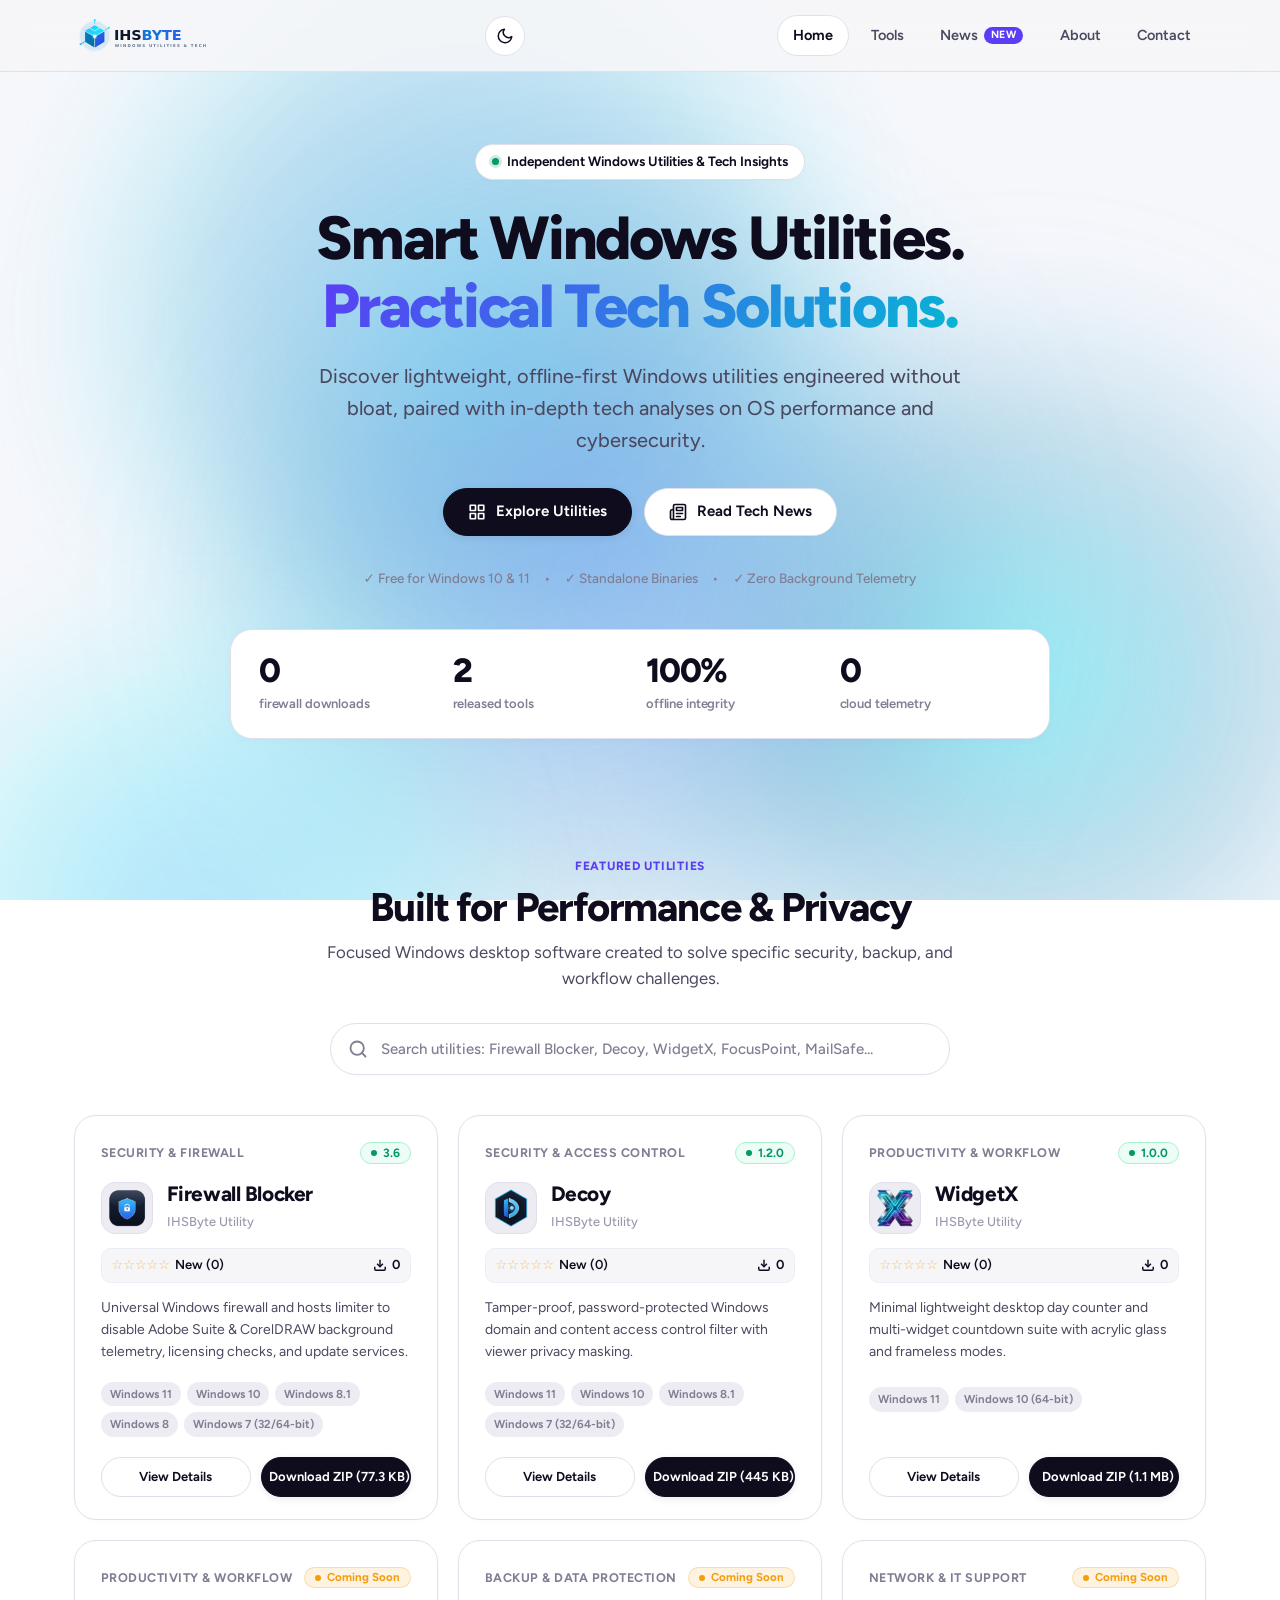
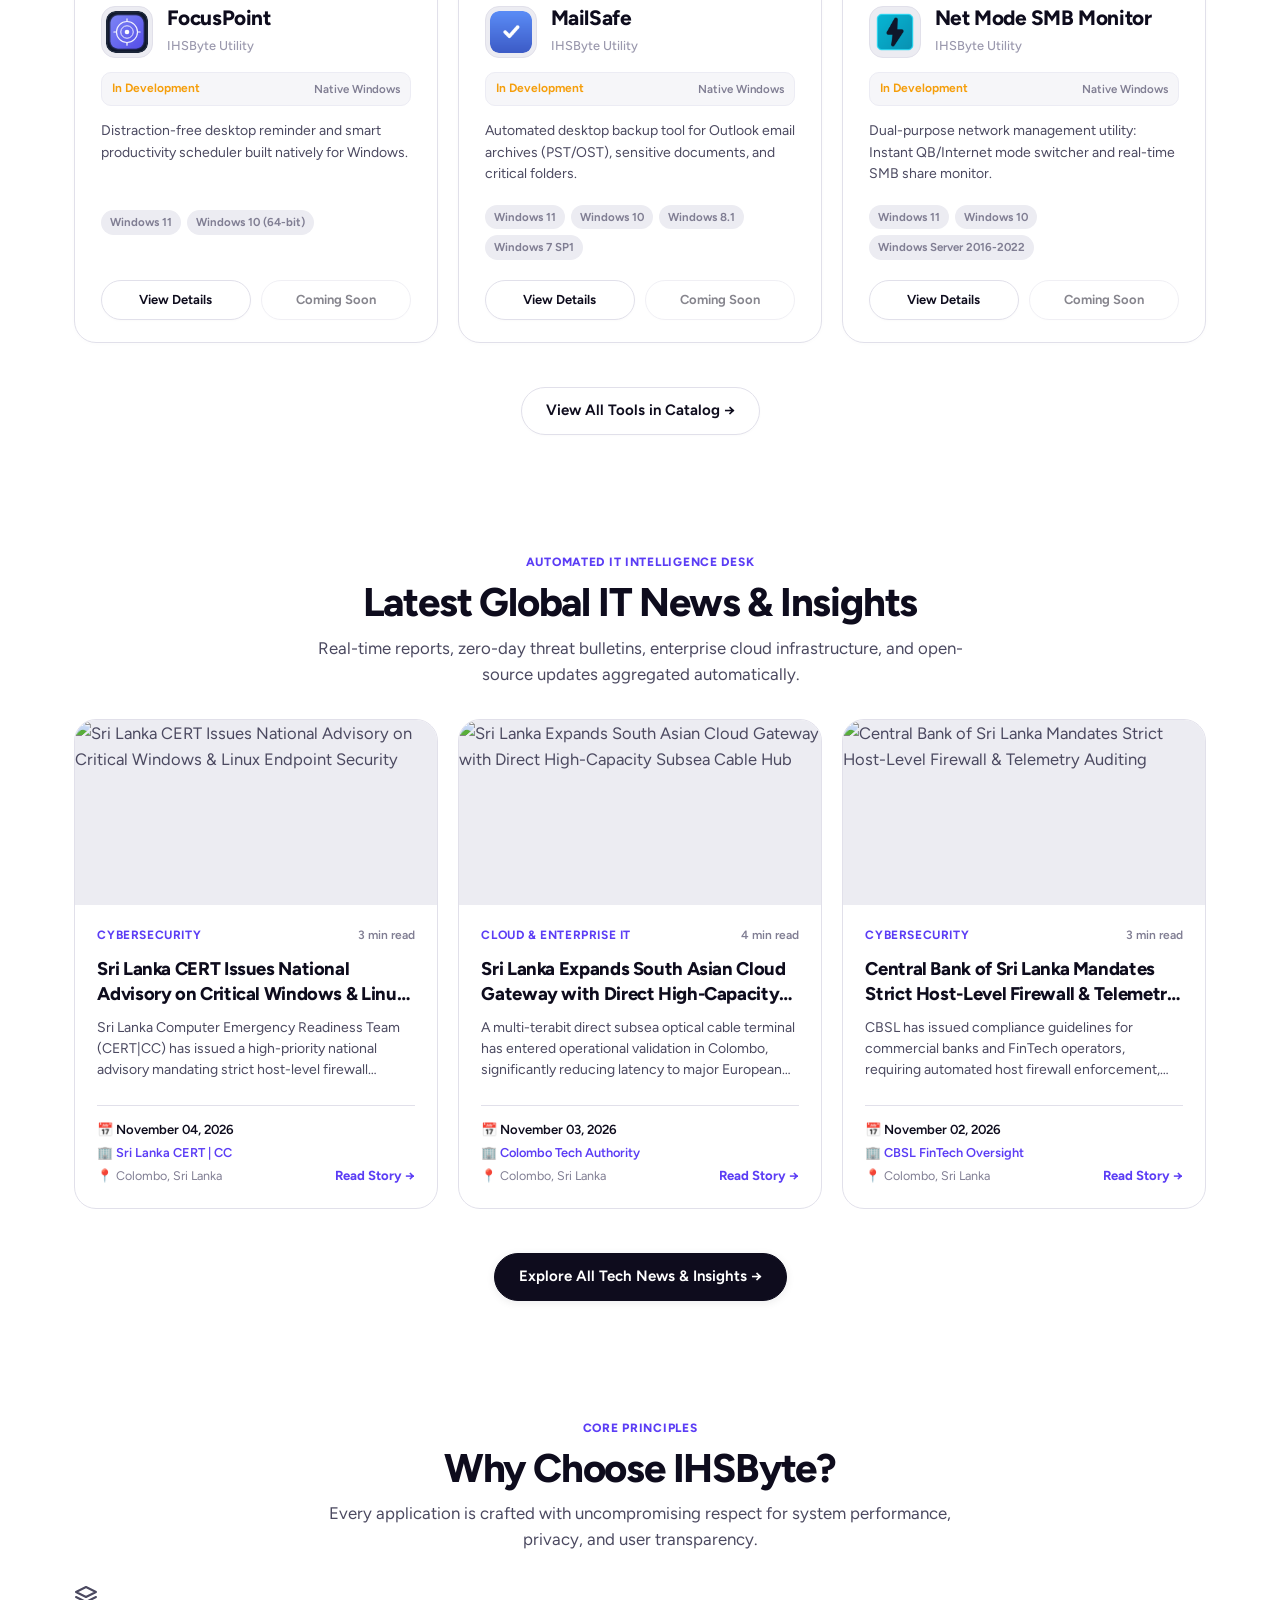
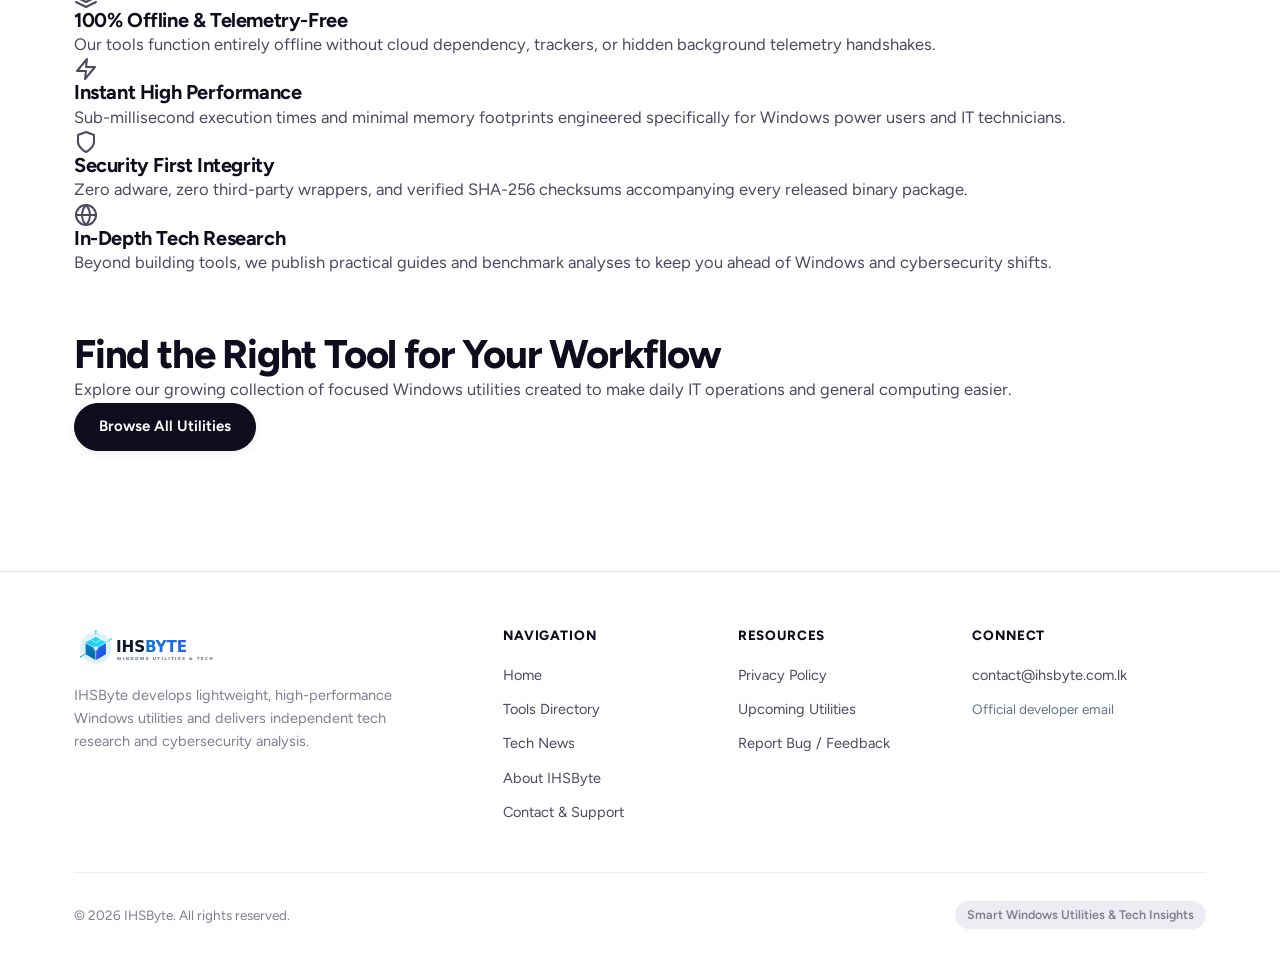
==== commit b0180a1a: "Update Decoy to 512px emblem icon with cache-busting v1.2.0" ====
--- a/index.html
+++ b/index.html
@@ -19,7 +19,7 @@
     <link rel="preconnect" href="https://fonts.googleapis.com">
   <link rel="preconnect" href="https://fonts.gstatic.com" crossorigin>
   <link href="https://fonts.googleapis.com/css2?family=Figtree:ital,wght@0,300..900;1,300..900&display=swap" rel="stylesheet">
-  <link rel="stylesheet" href="assets/css/style.css?v=5.6">
+  <link rel="stylesheet" href="assets/css/style.css?v=5.7">
   <script>
     (function() {
       try {
@@ -337,8 +337,8 @@
   </footer>
 
   <!-- Scripts -->
-  <script src="assets/js/news-data.js?v=5.6"></script>
-  <script src="assets/js/tools-data.js?v=5.6"></script>
-  <script src="assets/js/main.js?v=5.6"></script>
+  <script src="assets/js/news-data.js?v=5.7"></script>
+  <script src="assets/js/tools-data.js?v=5.7"></script>
+  <script src="assets/js/main.js?v=5.7"></script>
 </body>
 </html>
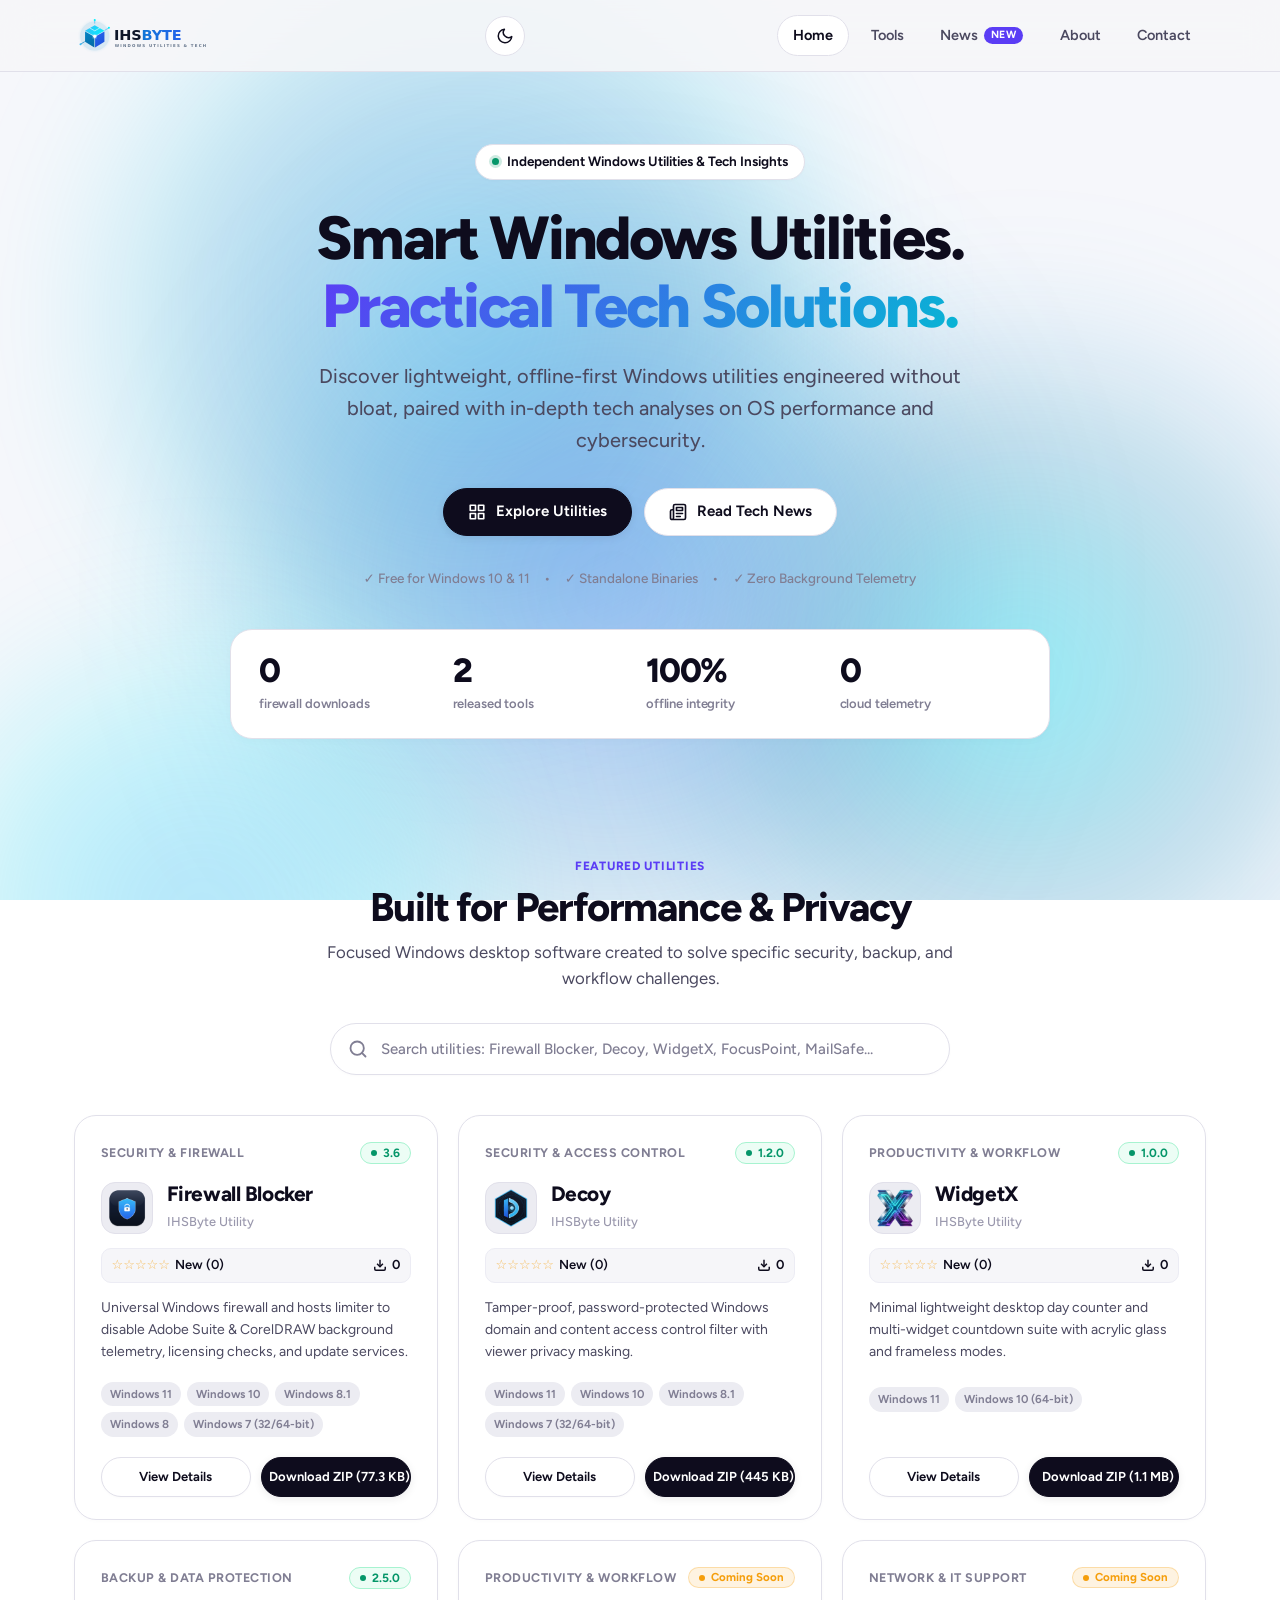
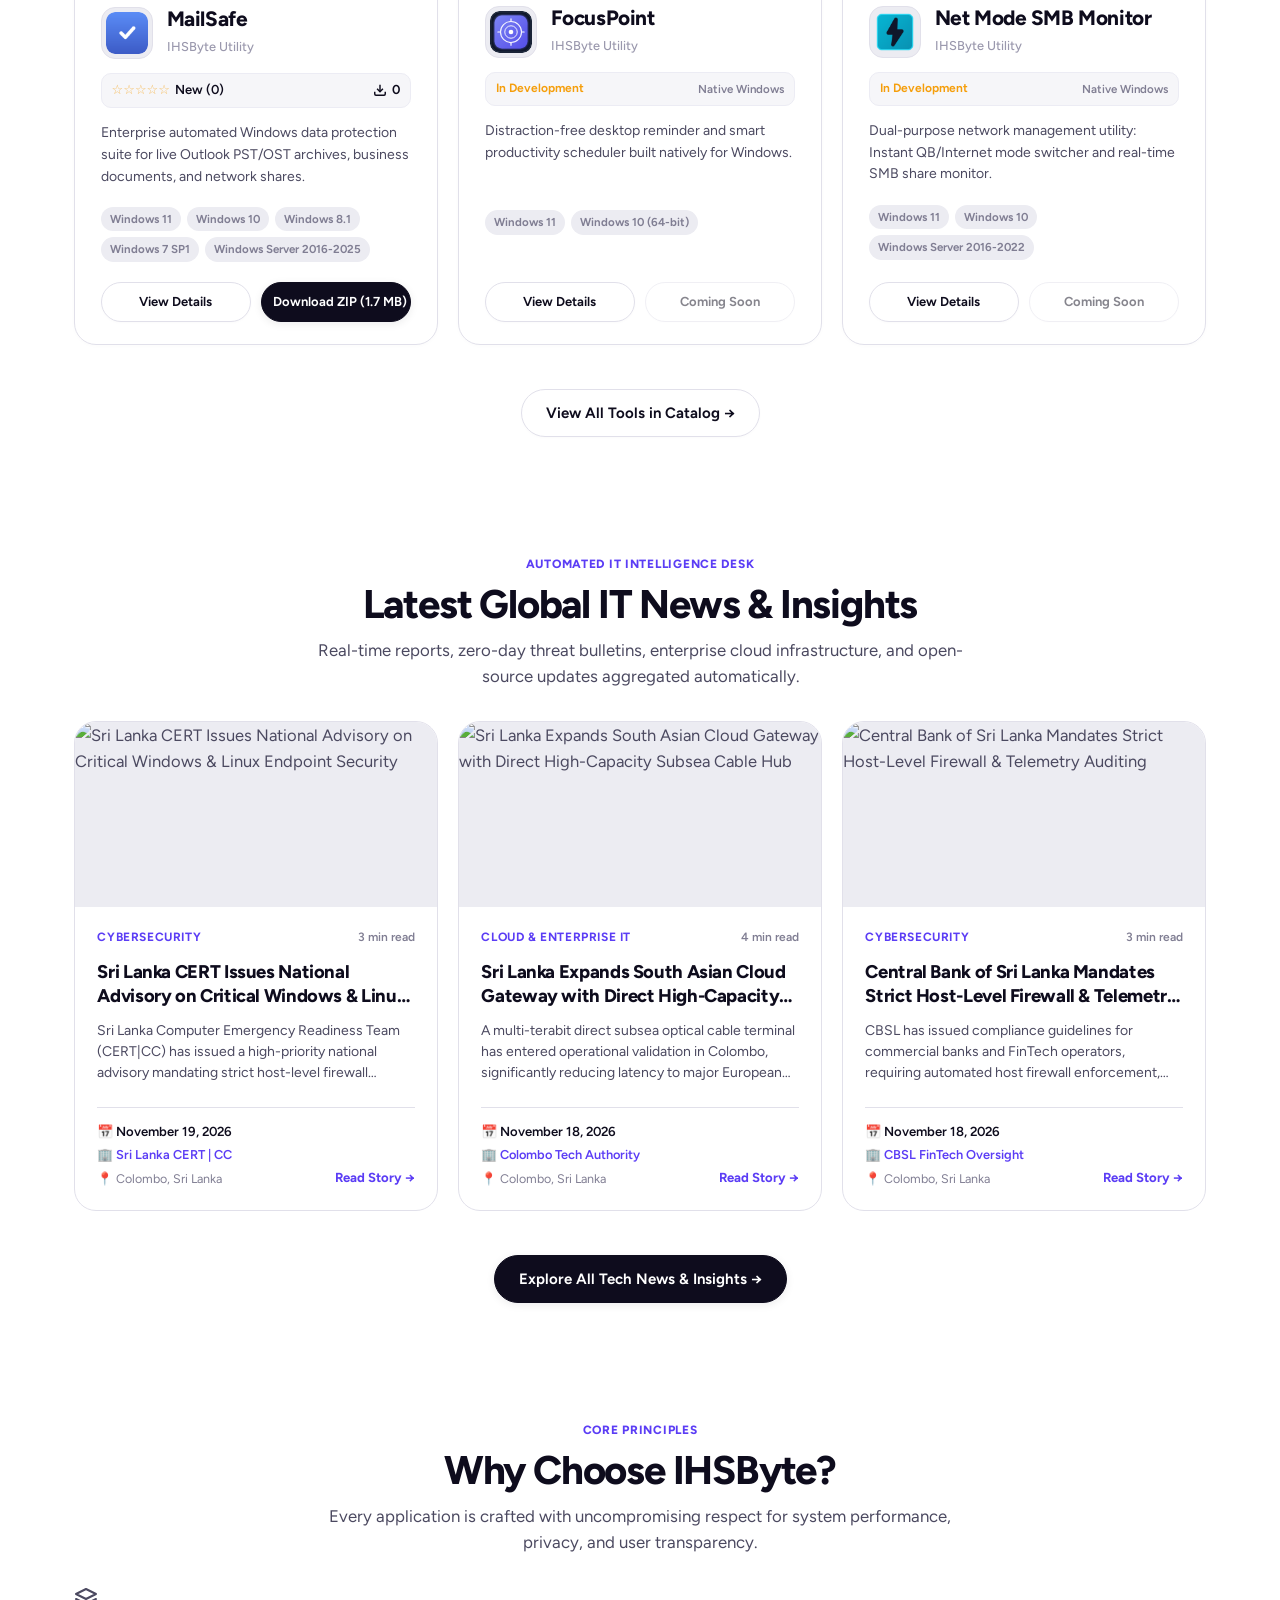
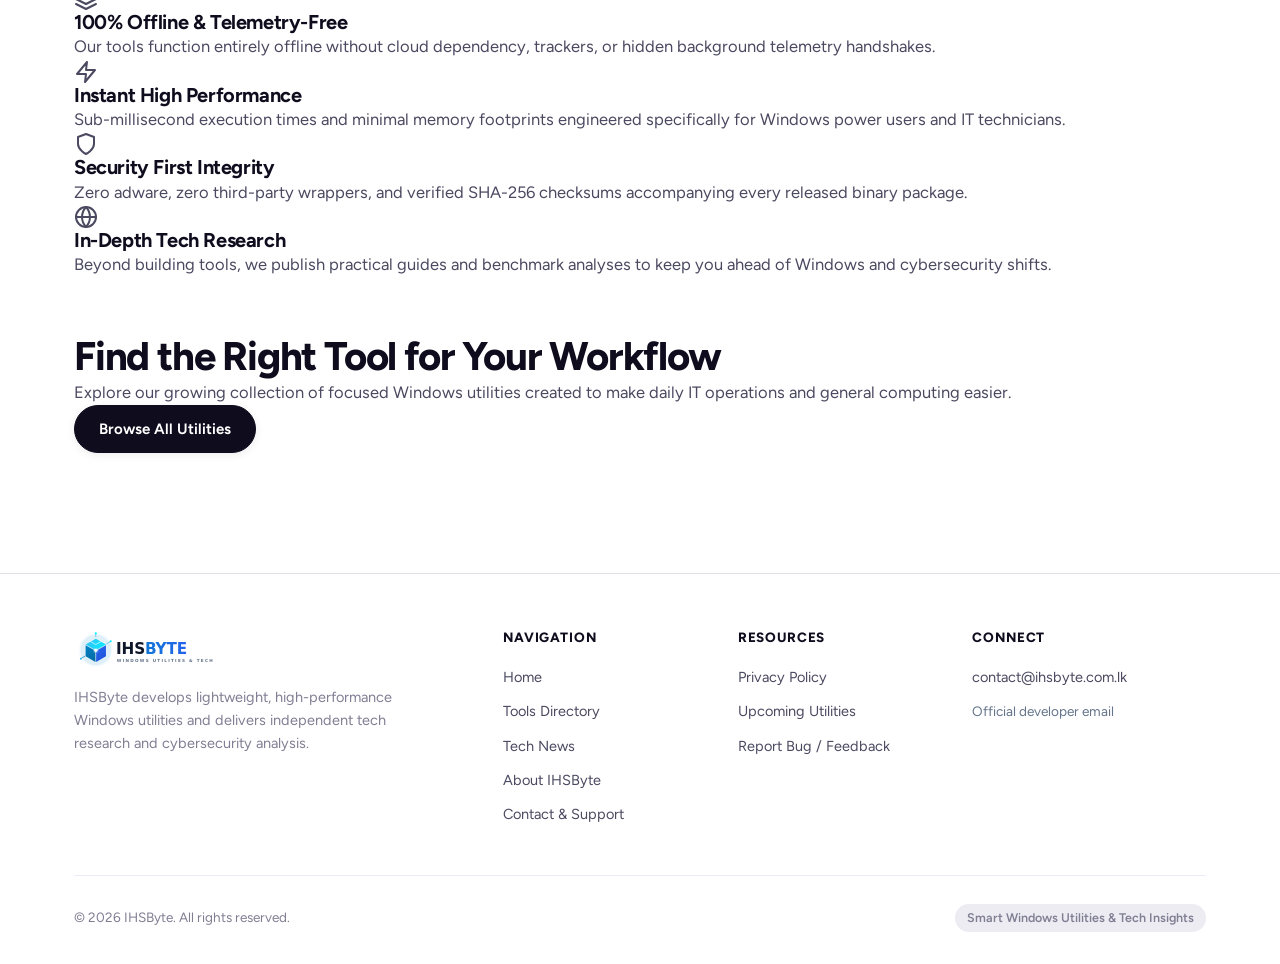
==== commit 93f63675: "Fix daily IT news auto-fetcher with live RSS feeds and release MailSafe v2.5.0 suite" ====
--- a/index.html
+++ b/index.html
@@ -19,7 +19,7 @@
     <link rel="preconnect" href="https://fonts.googleapis.com">
   <link rel="preconnect" href="https://fonts.gstatic.com" crossorigin>
   <link href="https://fonts.googleapis.com/css2?family=Figtree:ital,wght@0,300..900;1,300..900&display=swap" rel="stylesheet">
-  <link rel="stylesheet" href="assets/css/style.css?v=5.7">
+  <link rel="stylesheet" href="assets/css/style.css?v=5.8">
   <script>
     (function() {
       try {
@@ -337,8 +337,8 @@
   </footer>
 
   <!-- Scripts -->
-  <script src="assets/js/news-data.js?v=5.7"></script>
-  <script src="assets/js/tools-data.js?v=5.7"></script>
-  <script src="assets/js/main.js?v=5.7"></script>
+  <script src="assets/js/news-data.js?v=5.8"></script>
+  <script src="assets/js/tools-data.js?v=5.8"></script>
+  <script src="assets/js/main.js?v=5.8"></script>
 </body>
 </html>
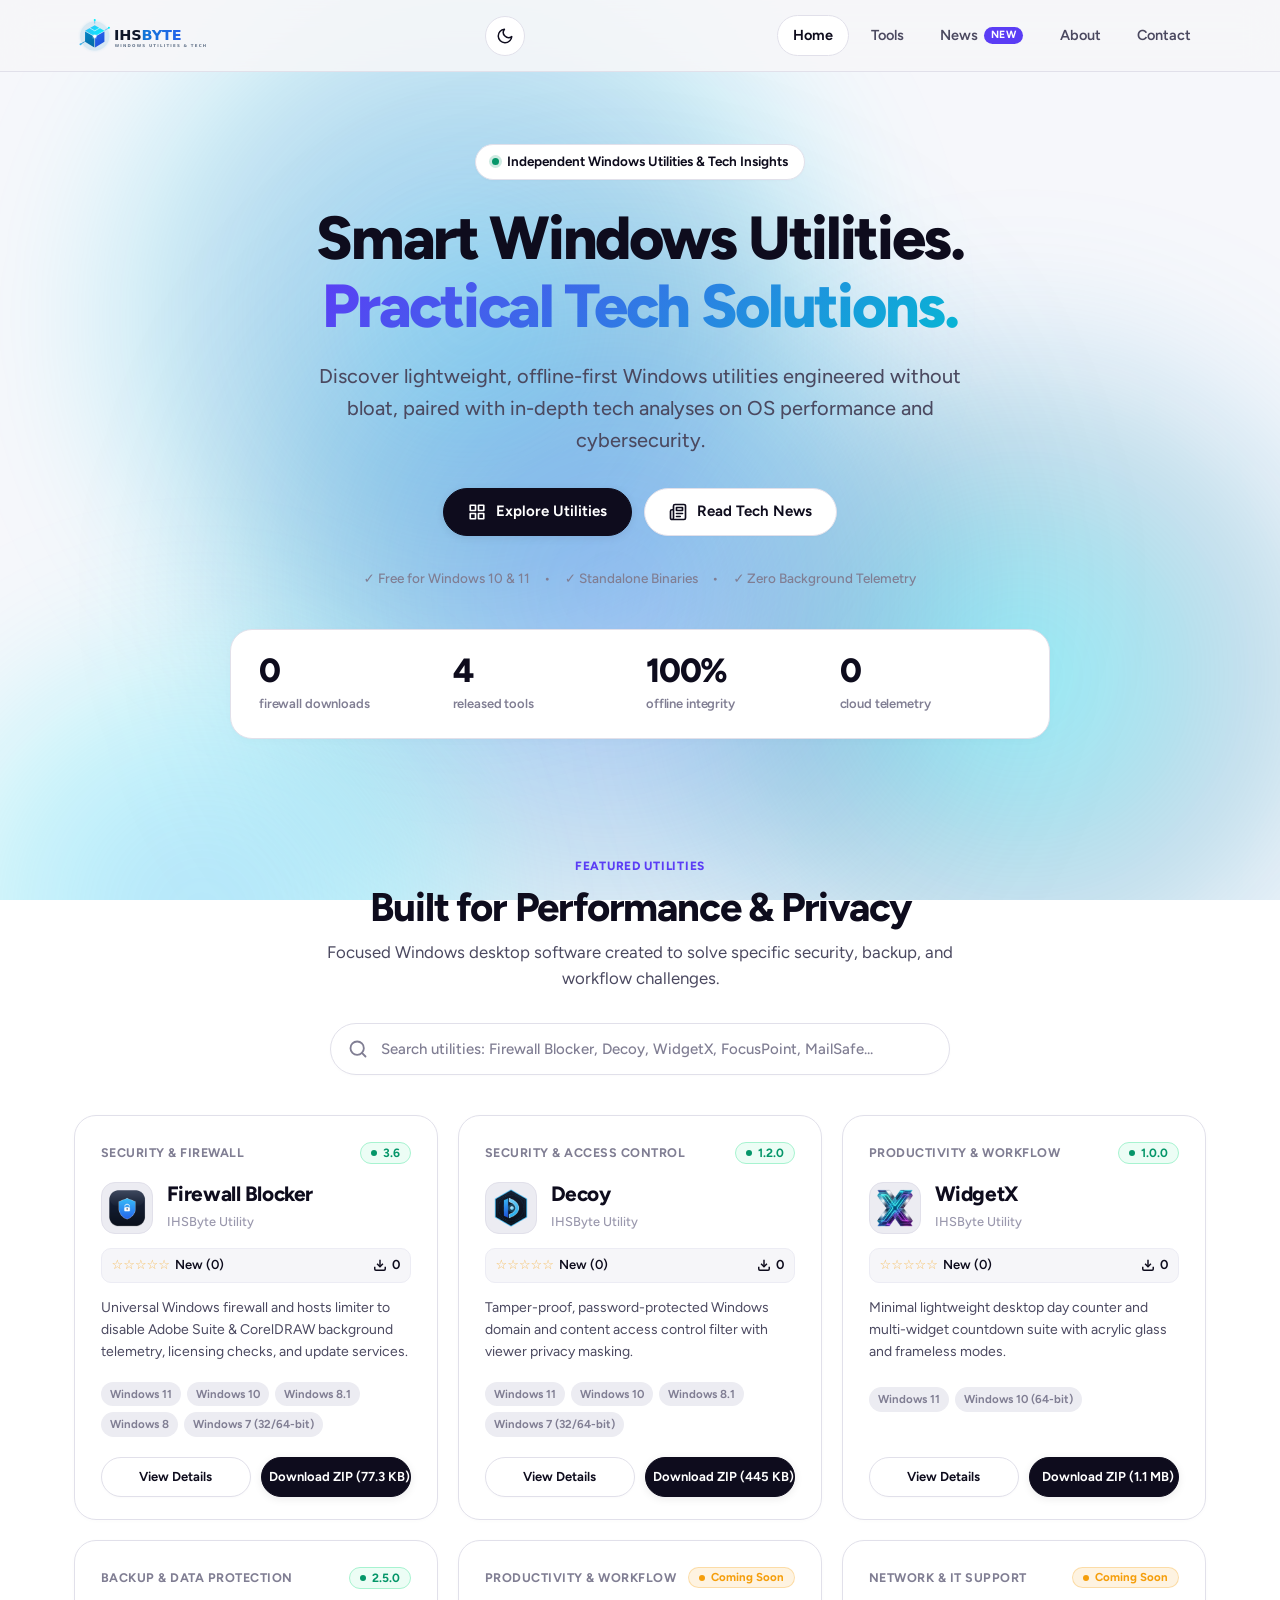
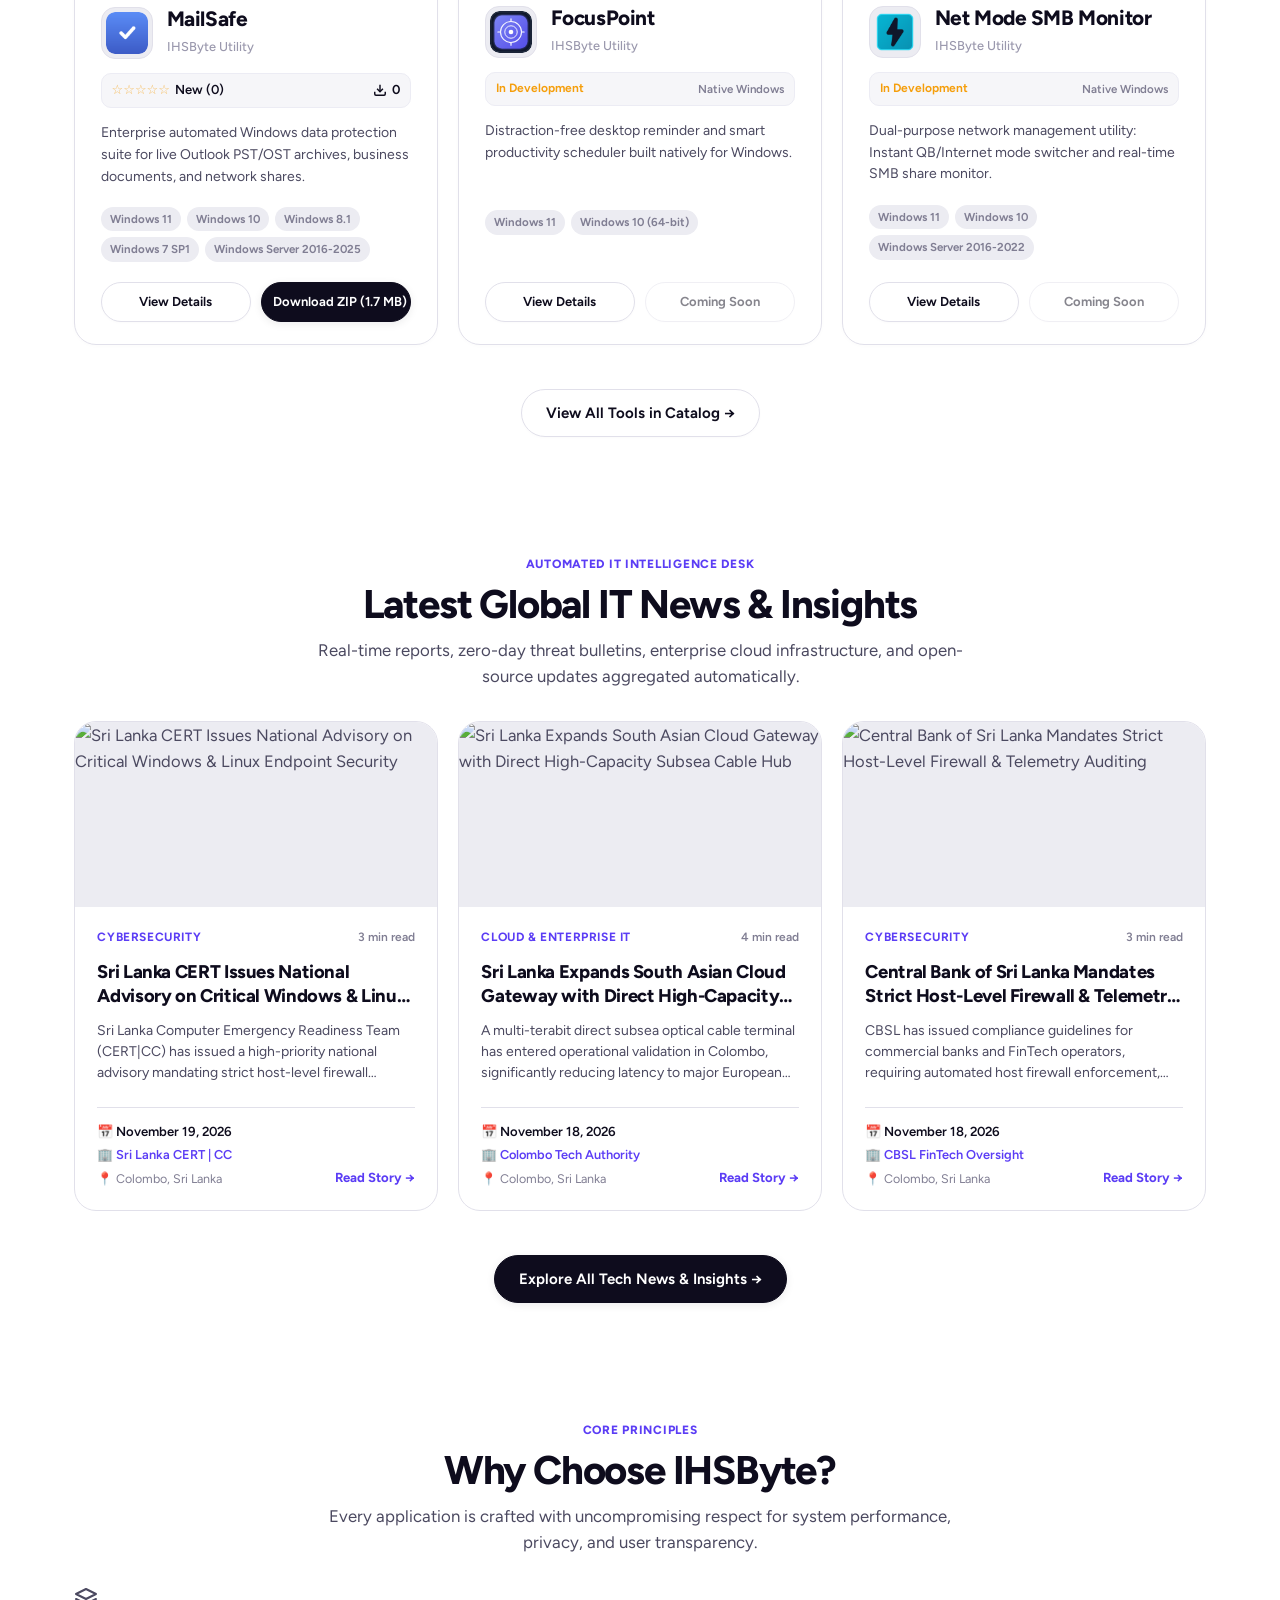
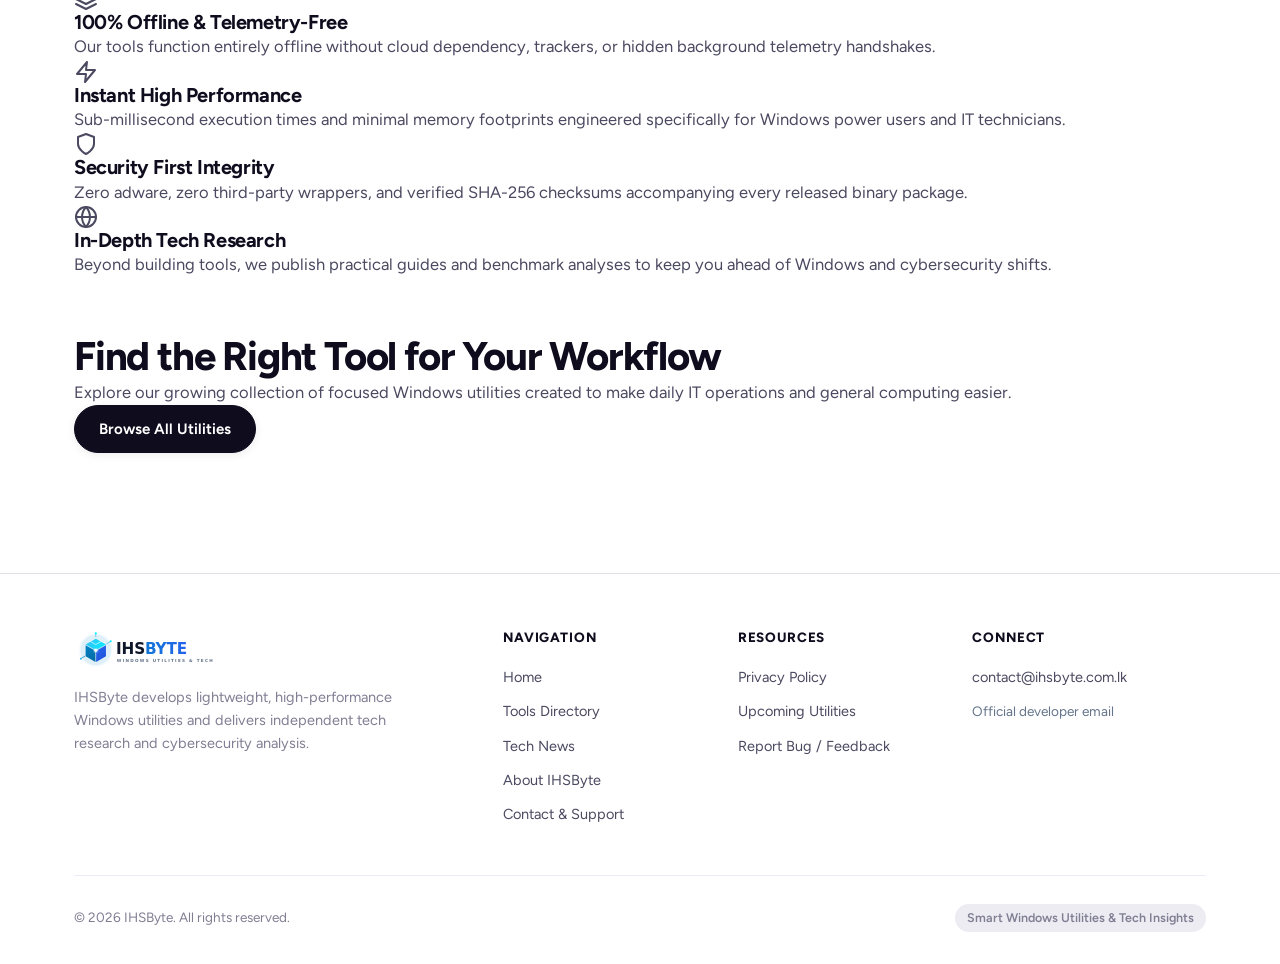
==== commit e0da1a16: "Update homepage studio stats dashboard released tools count to 4" ====
--- a/index.html
+++ b/index.html
@@ -19,7 +19,7 @@
     <link rel="preconnect" href="https://fonts.googleapis.com">
   <link rel="preconnect" href="https://fonts.gstatic.com" crossorigin>
   <link href="https://fonts.googleapis.com/css2?family=Figtree:ital,wght@0,300..900;1,300..900&display=swap" rel="stylesheet">
-  <link rel="stylesheet" href="assets/css/style.css?v=5.8">
+  <link rel="stylesheet" href="assets/css/style.css?v=5.9">
   <script>
     (function() {
       try {
@@ -145,7 +145,7 @@
               <dd>Firewall downloads</dd>
             </div>
             <div class="studio-stat-item">
-              <dt>2</dt>
+              <dt class="released-tools-count">4</dt>
               <dd>Released tools</dd>
             </div>
             <div class="studio-stat-item">
@@ -337,8 +337,8 @@
   </footer>
 
   <!-- Scripts -->
-  <script src="assets/js/news-data.js?v=5.8"></script>
-  <script src="assets/js/tools-data.js?v=5.8"></script>
-  <script src="assets/js/main.js?v=5.8"></script>
+  <script src="assets/js/news-data.js?v=5.9"></script>
+  <script src="assets/js/tools-data.js?v=5.9"></script>
+  <script src="assets/js/main.js?v=5.9"></script>
 </body>
 </html>
